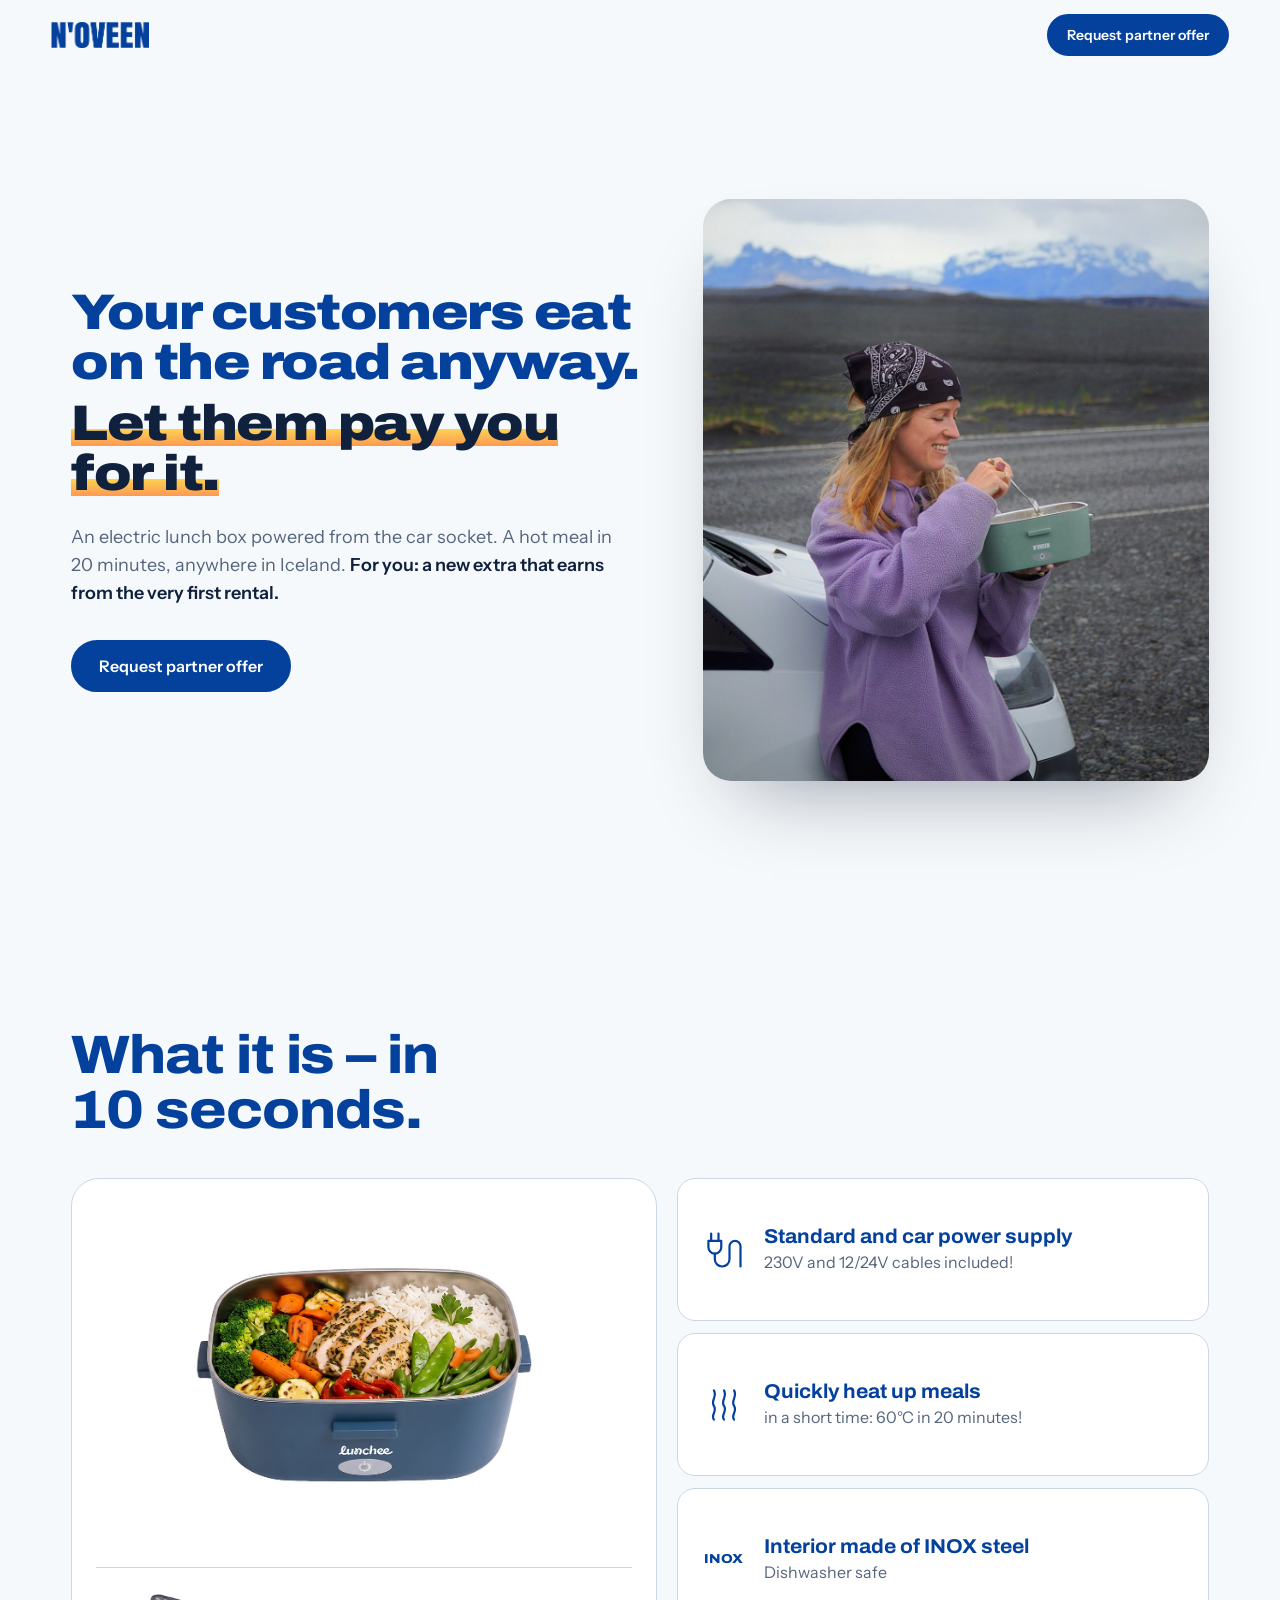
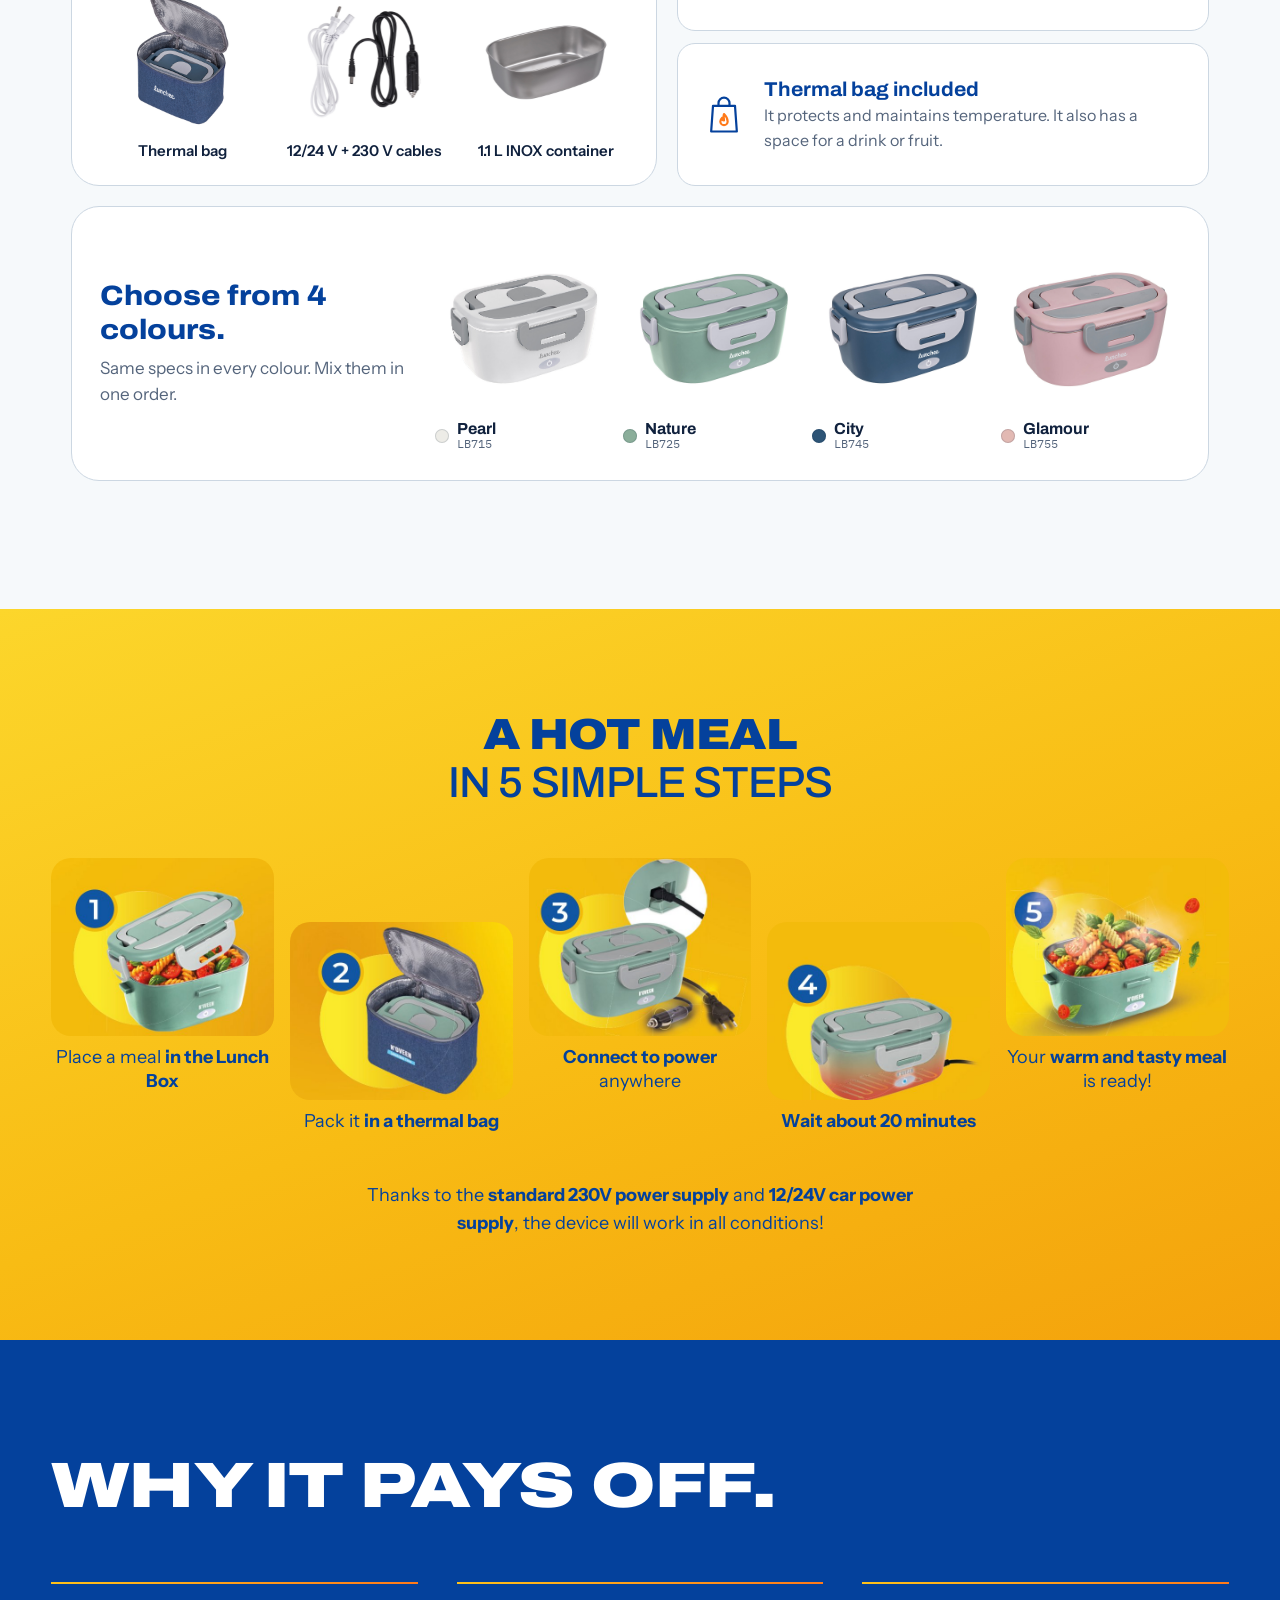
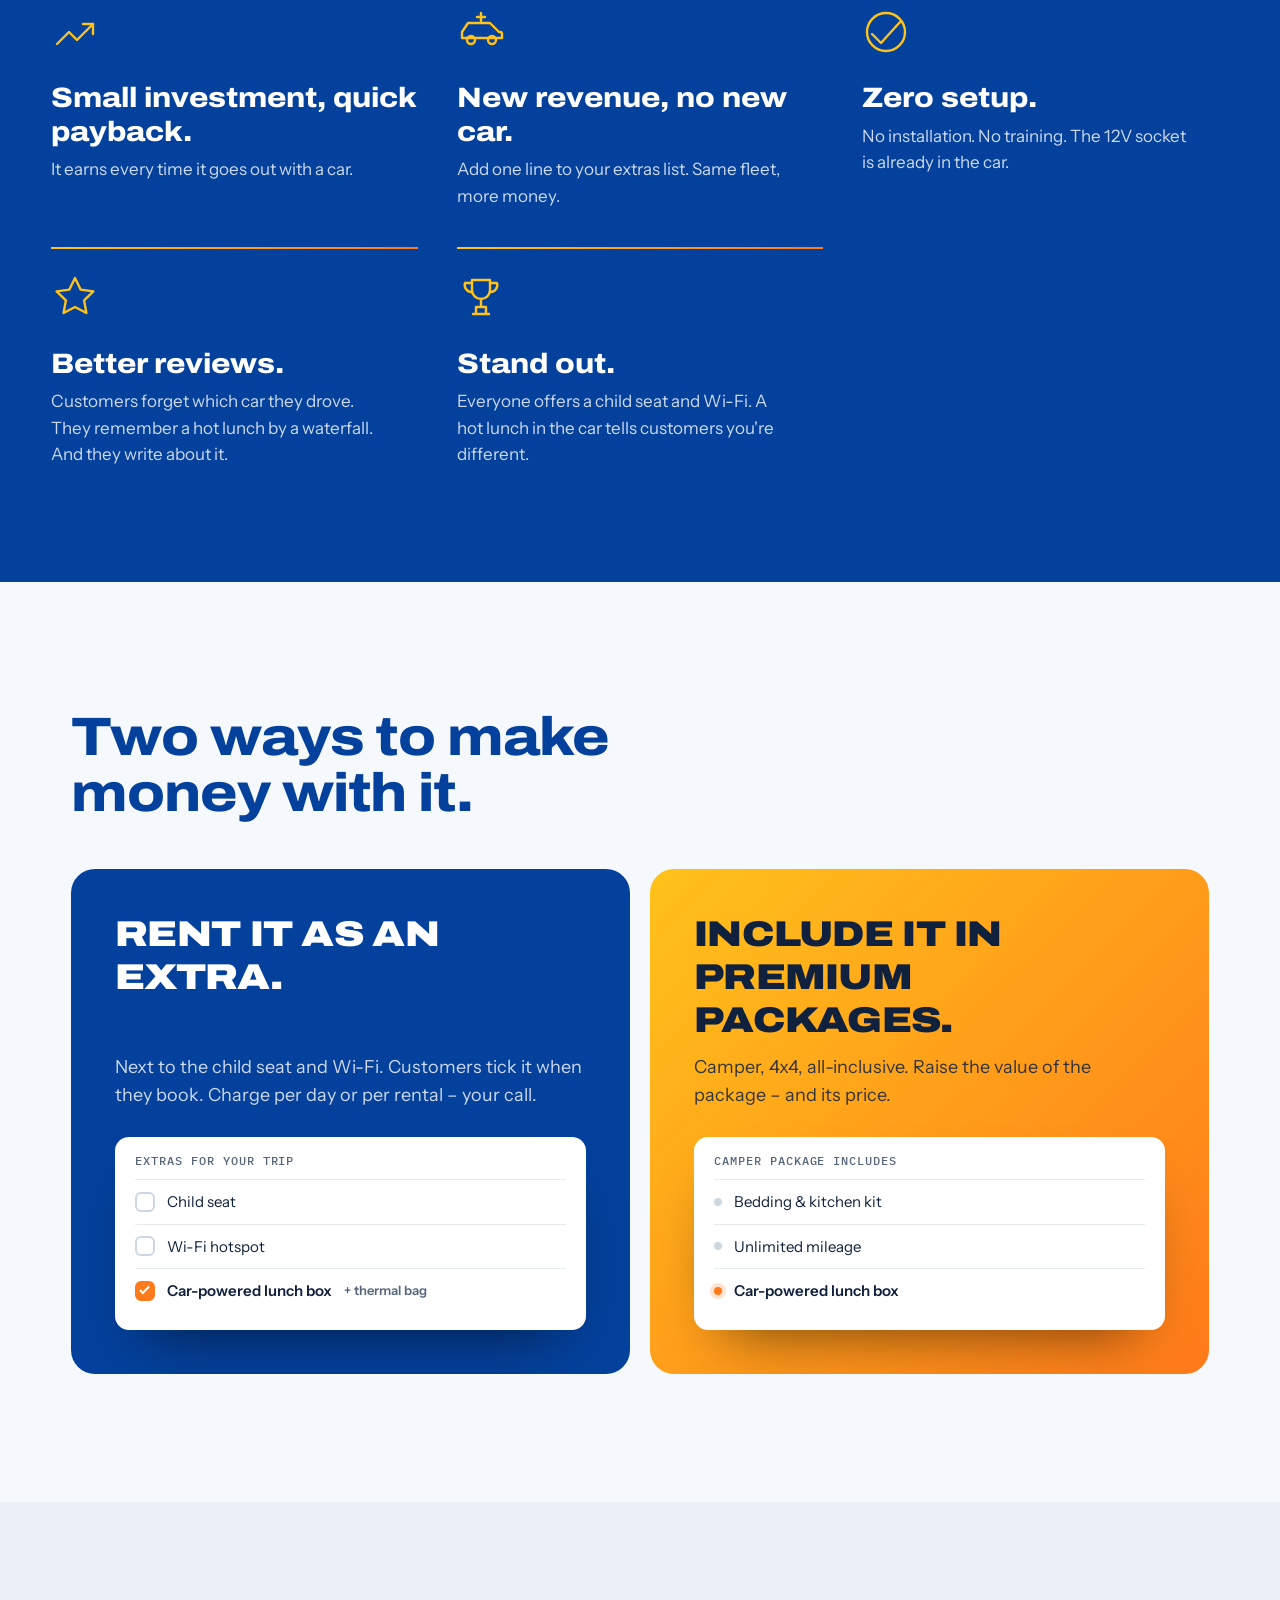
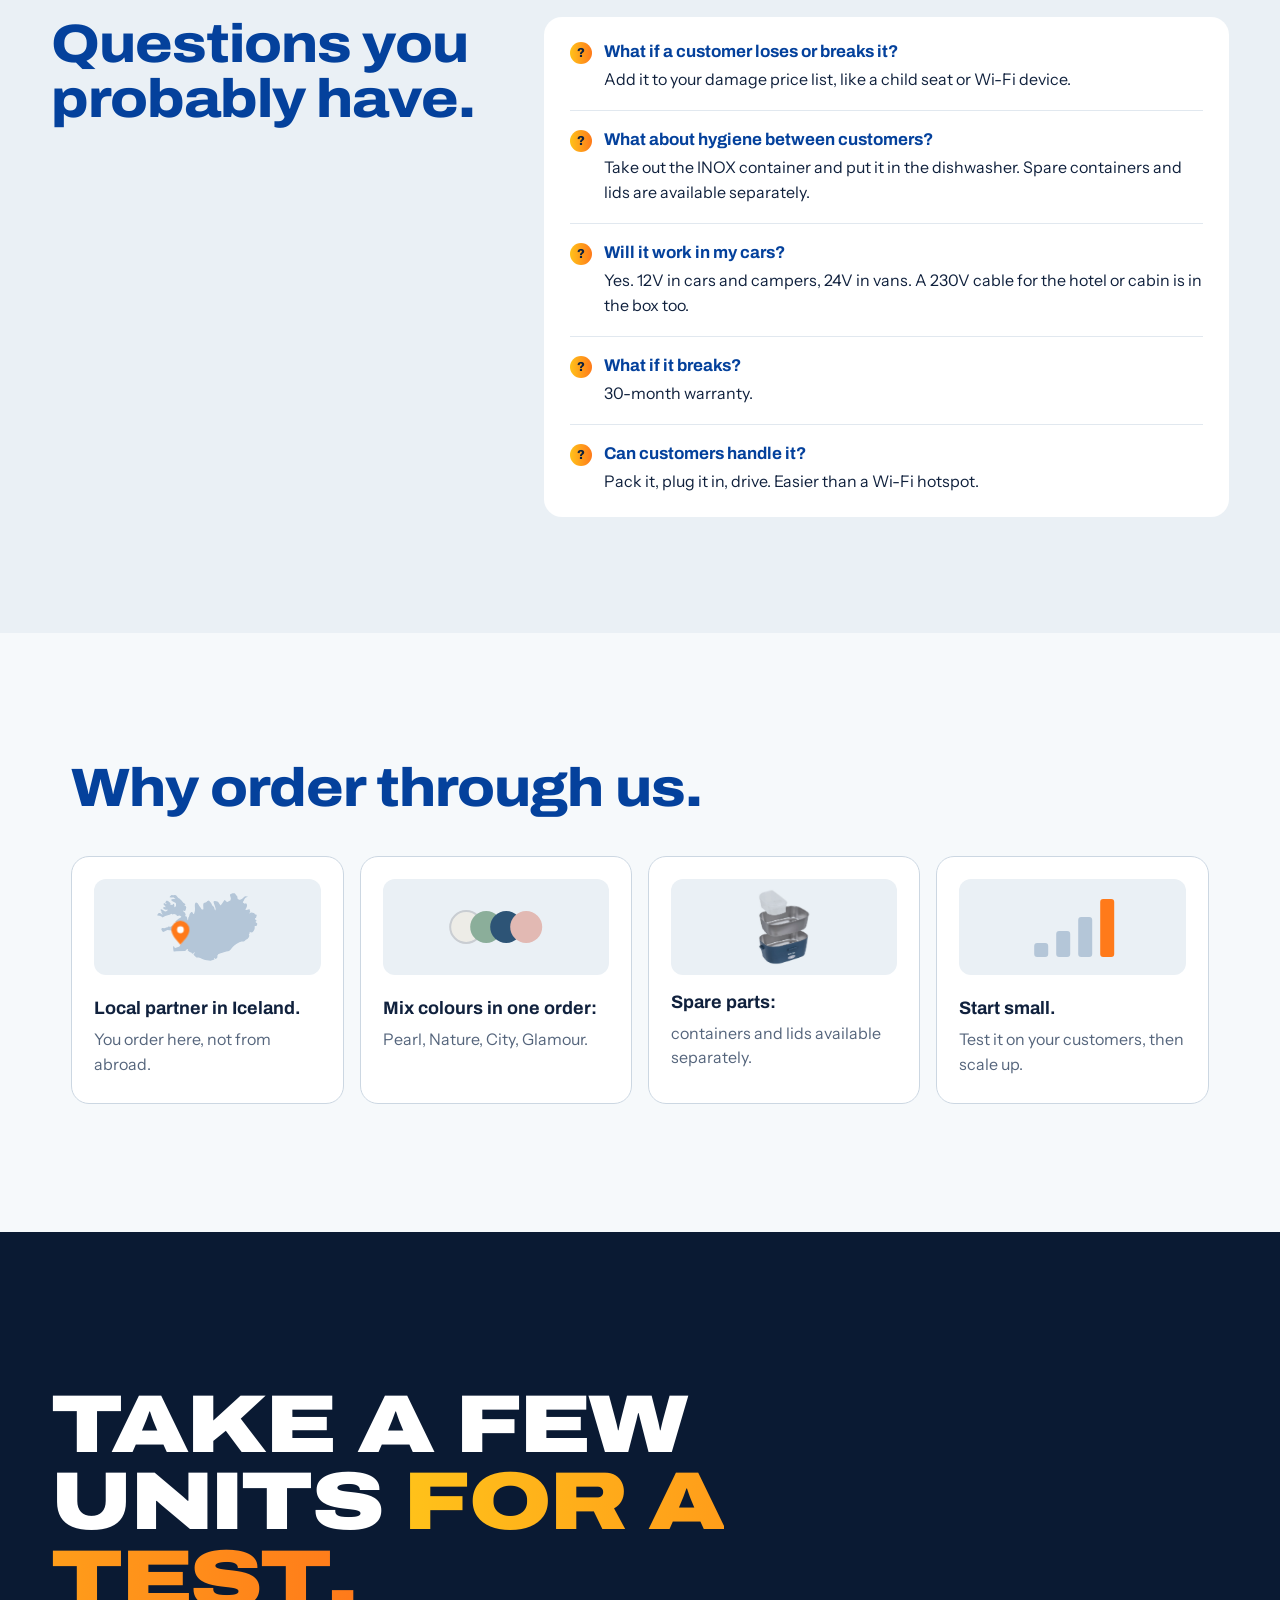
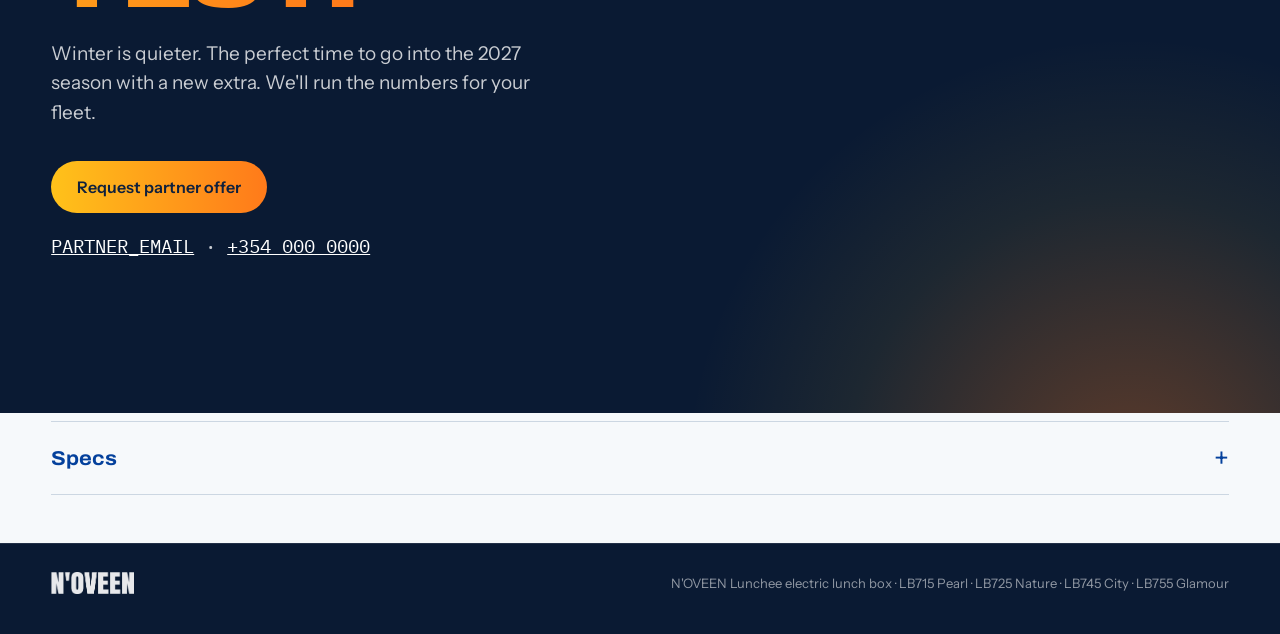
==== index.html @ b4a91c1a "Apply Mikołaj's feedback round 3 - Hero: real Iceland road-trip photo instead of the illustration - " ====
<!doctype html>
<html lang="en">
<head>
<meta charset="utf-8">
<meta name="viewport" content="width=device-width, initial-scale=1">
<title>N'OVEEN Lunch Box for car rentals</title>
<meta name="description" content="Your customers eat on the road anyway. Let them pay you for it. A car-powered electric lunch box for rental fleets in Iceland.">
<meta name="robots" content="noindex">
<link rel="icon" href="assets/img/favicon.svg" type="image/svg+xml">
<link rel="preconnect" href="https://fonts.googleapis.com">
<link rel="preconnect" href="https://fonts.gstatic.com" crossorigin>
<link href="https://fonts.googleapis.com/css2?family=Archivo:wdth,wght@62..125,500..900&family=Instrument+Sans:wght@400..700&family=IBM+Plex+Mono:wght@400;500&display=swap" rel="stylesheet">
<link rel="stylesheet" href="css/style.css">
</head>
<body>

<!-- TODO: replace every PARTNER_EMAIL / phone placeholder before sending -->

<header class="nav" id="nav">
  <a href="#top" class="nav__logo" aria-label="N'OVEEN home"><img src="assets/img/noveen-logo.png" alt="N'OVEEN" width="207" height="55"></a>
  <a class="btn btn--small" href="mailto:PARTNER_EMAIL?subject=Partner%20offer%20%E2%80%93%20N'OVEEN%20lunch%20box">Request partner offer</a>
</header>

<main id="top">

  <!-- 1 · HERO -->
  <section class="hero">
    <div class="hero__copy">
      <h1 class="hero__title">
        <span class="line reveal-load" style="--d:1">Your customers eat on the road anyway.</span>
        <span class="line line--hot reveal-load" style="--d:2"><span class="hot">Let them pay you for&nbsp;it.</span></span>
      </h1>
      <p class="hero__sub reveal-load" style="--d:3">An electric lunch box powered from the car socket. A hot meal in 20 minutes, anywhere in Iceland. <strong>For you: a new extra that earns from the very first rental.</strong></p>
      <div class="hero__actions reveal-load" style="--d:4">
        <a class="btn" href="mailto:PARTNER_EMAIL?subject=Partner%20offer%20%E2%80%93%20N'OVEEN%20lunch%20box">Request partner offer</a>
      </div>
    </div>

    <figure class="hero__visual reveal-load" style="--d:2">
      <div class="hero__photo">
        <img src="assets/img/hero-iceland.jpg" alt="Traveller eating a hot meal from the lunch box next to her car on an Icelandic road" width="1080" height="1350" fetchpriority="high">
      </div>
    </figure>
  </section>

  <!-- 2 · WHAT IT IS -->
  <section class="what section" id="what">
    <div class="what__head reveal">
      <h2>What it is – in 10&nbsp;seconds.</h2>
    </div>

    <div class="what__grid">
      <!-- TODO: swap for one packshot of the full set (box + bag + cables + cutlery) when available -->
      <figure class="what__product reveal">
        <img src="assets/img/meal.jpg" alt="Open lunch box with a hot meal" width="900" height="900">
        <figcaption class="kit">
          <span><img src="assets/img/bag.jpg" alt="" width="900" height="900">Thermal bag</span>
          <span><img src="assets/img/cables.jpg" alt="" width="900" height="900">12/24 V + 230 V cables</span>
          <span><img src="assets/img/inox.jpg" alt="" width="900" height="900">1.1 L INOX container</span>
        </figcaption>
      </figure>

      <ul class="points">
        <li class="point reveal">
          <svg class="ico" viewBox="0 0 48 48" aria-hidden="true"><path d="M10 6v8M18 6v8M7 14h14v7a7 7 0 0 1-14 0z"/><path d="M14 28v6a8 8 0 0 0 16 0V20a6 6 0 0 1 12 0v22"/></svg>
          <div><h3>Standard and car power supply</h3><p>230V and 12/24V cables included!</p></div>
        </li>
        <li class="point reveal">
          <svg class="ico" viewBox="0 0 48 48" aria-hidden="true"><path d="M13 40c-4-5 4-9 0-15s4-10 0-17M24 40c-4-5 4-9 0-15s4-10 0-17M35 40c-4-5 4-9 0-15s4-10 0-17"/></svg>
          <div><h3>Quickly heat up meals</h3><p>in a short time: 60°C in 20 minutes!</p></div>
        </li>
        <li class="point reveal">
          <span class="ico ico--text" aria-hidden="true">INOX</span>
          <div><h3>Interior made of INOX steel</h3><p>Dishwasher safe</p></div>
        </li>
        <li class="point reveal">
          <svg class="ico" viewBox="0 0 48 48" aria-hidden="true"><path d="M12 14h24l2 28H10z"/><path d="M18 14v-3a6 6 0 0 1 12 0v3"/><path class="heat" d="M24 23c3 3 4 5 4 8a4 4 0 0 1-8 0c0-2 1-3 2-4 0 2 1 3 2 3 0-3-1-5 0-7z"/></svg>
          <div><h3>Thermal bag included</h3><p>It protects and maintains temperature. It also has a space for a drink or fruit.</p></div>
        </li>
      </ul>
    </div>

    <div class="colours reveal">
      <div class="colours__head">
        <h3>Choose from 4 colours.</h3>
        <p>Same specs in every colour. Mix them in one order.</p>
      </div>
      <ul class="colours__list">
        <li><img src="assets/img/pearl.jpg" alt="" width="900" height="900"><span class="dot-c" style="--c:#EDECE7"></span><b>Pearl</b><small>LB715</small></li>
        <li><img src="assets/img/nature.jpg" alt="" width="900" height="900"><span class="dot-c" style="--c:#8BAE9A"></span><b>Nature</b><small>LB725</small></li>
        <li><img src="assets/img/city.jpg" alt="" width="900" height="900"><span class="dot-c" style="--c:#2D5476"></span><b>City</b><small>LB745</small></li>
        <li><img src="assets/img/glamour.jpg" alt="" width="900" height="900"><span class="dot-c" style="--c:#E2B9B3"></span><b>Glamour</b><small>LB755</small></li>
      </ul>
    </div>
  </section>

  <!-- 2b · 5 STEPS (graphics from the N'OVEEN EN leaflet) -->
  <section class="steps5" id="steps">
    <div class="steps5__inner">
      <h2 class="steps5__title reveal"><b>A hot meal</b> in 5 simple steps</h2>
      <ol class="steps5__list">
        <li class="reveal"><img src="assets/img/step-1.jpg" alt="Lunch box with a meal inside" width="500" height="400"><p>Place a meal <b>in the Lunch Box</b></p></li>
        <li class="reveal"><img src="assets/img/step-2.jpg" alt="Lunch box packed in the thermal bag" width="500" height="400"><p>Pack it <b>in a thermal bag</b></p></li>
        <li class="reveal"><img src="assets/img/step-3.jpg" alt="Lunch box connected to power" width="500" height="400"><p><b>Connect to power</b> anywhere</p></li>
        <li class="reveal"><img src="assets/img/step-4.jpg" alt="Lunch box heating up" width="500" height="400"><p><b>Wait about 20 minutes</b></p></li>
        <li class="reveal"><img src="assets/img/step-5.jpg" alt="Hot meal ready in the lunch box" width="500" height="400"><p>Your <b>warm and tasty meal</b> is ready!</p></li>
      </ol>
      <p class="steps5__note reveal">Thanks to the <b>standard 230V power supply</b> and <b>12/24V car power supply</b>, the device will work in all conditions!</p>
    </div>
  </section>

  <!-- 3 · WHY IT PAYS OFF -->
  <section class="why" id="why">
    <div class="why__inner">
      <div class="why__head reveal">
        <h2>Why it pays off.</h2>
      </div>
      <ul class="why__list">
        <li class="reveal">
          <svg class="ico" viewBox="0 0 48 48" aria-hidden="true"><path d="M6 36l12-12 8 8 16-16"/><path d="M32 16h10v10"/></svg>
          <h3>Small investment, quick payback.</h3>
          <p>It earns every time it goes out with a car.</p>
        </li>
        <li class="reveal">
          <svg class="ico" viewBox="0 0 48 48" aria-hidden="true"><path d="M5 30v-6l6-9h22l9 9h1a2 2 0 0 1 2 2v4z"/><circle cx="14" cy="32" r="4"/><circle cx="35" cy="32" r="4"/><path d="M24 5v8M20 9h8"/></svg>
          <h3>New revenue, no new car.</h3>
          <p>Add one line to your extras list. Same fleet, more money.</p>
        </li>
        <li class="reveal">
          <svg class="ico" viewBox="0 0 48 48" aria-hidden="true"><path d="M10 26l9 9 19-21"/><circle cx="24" cy="24" r="19"/></svg>
          <h3>Zero setup.</h3>
          <p>No installation. No training. The 12V socket is already in the car.</p>
        </li>
        <li class="reveal">
          <svg class="ico" viewBox="0 0 48 48" aria-hidden="true"><path d="M24 5l5.6 11.6 12.8 1.8-9.3 9 2.3 12.6L24 34l-11.4 6 2.3-12.6-9.3-9 12.8-1.8z"/></svg>
          <h3>Better reviews.</h3>
          <p>Customers forget which car they drove. They remember a hot lunch by a waterfall. And they write about it.</p>
        </li>
        <li class="reveal">
          <svg class="ico" viewBox="0 0 48 48" aria-hidden="true"><path d="M15 7h18v10a9 9 0 0 1-18 0z"/><path d="M15 10H8a7 7 0 0 0 7 9M33 10h7a7 7 0 0 1-7 9M24 26v8M16 41h16M19 34h10v7H19z"/></svg>
          <h3>Stand out.</h3>
          <p>Everyone offers a child seat and Wi-Fi. A hot lunch in the car tells customers you're different.</p>
        </li>
      </ul>
    </div>
  </section>

  <!-- 4 · TWO WAYS TO MAKE MONEY -->
  <section class="models section" id="models">
    <div class="models__head reveal">
      <h2>Two ways to make money with it.</h2>
    </div>
    <div class="models__grid">
      <article class="model-card reveal">
        <h3>Rent it as an extra.</h3>
        <p>Next to the child seat and Wi-Fi. Customers tick it when they book. Charge per day or per rental – your call.</p>
        <div class="mock" aria-hidden="true">
          <p class="mock__title">Extras for your trip</p>
          <label class="mock__row"><span class="box"></span>Child seat</label>
          <label class="mock__row"><span class="box"></span>Wi-Fi hotspot</label>
          <label class="mock__row mock__row--on"><span class="box"></span>Car-powered lunch box <em>+ thermal bag</em></label>
        </div>
      </article>
      <article class="model-card reveal">
        <h3>Include it in premium packages.</h3>
        <p>Camper, 4x4, all-inclusive. Raise the value of the package – and its price.</p>
        <div class="mock" aria-hidden="true">
          <p class="mock__title">Camper package includes</p>
          <p class="mock__line">Bedding &amp; kitchen kit</p>
          <p class="mock__line">Unlimited mileage</p>
          <p class="mock__line mock__line--on">Car-powered lunch box</p>
        </div>
      </article>
    </div>
  </section>

  <!-- 5 · QUESTIONS -->
  <section class="faq" id="faq">
    <div class="faq__inner">
      <div class="faq__head reveal">
        <h2>Questions you probably have.</h2>
      </div>
      <dl class="faq__list reveal">
        <div class="qa"><dt>What if a customer loses or breaks it?</dt><dd>Add it to your damage price list, like a child seat or Wi-Fi device.</dd></div>
        <div class="qa"><dt>What about hygiene between customers?</dt><dd>Take out the INOX container and put it in the dishwasher. Spare containers and lids are available separately.</dd></div>
        <div class="qa"><dt>Will it work in my cars?</dt><dd>Yes. 12V in cars and campers, 24V in vans. A 230V cable for the hotel or cabin is in the box too.</dd></div>
        <div class="qa"><dt>What if it breaks?</dt><dd>30-month warranty.</dd></div>
        <div class="qa"><dt>Can customers handle it?</dt><dd>Pack it, plug it in, drive. Easier than a Wi-Fi hotspot.</dd></div>
      </dl>
    </div>
  </section>

  <!-- 6 · WHY ORDER THROUGH US -->
  <section class="us section" id="us">
    <div class="us__head reveal">
      <h2>Why order through us.</h2>
    </div>
    <ul class="us__list">
      <li class="reveal">
        <svg class="info" viewBox="0 0 120 80" aria-hidden="true">
          <path class="info__land" d="M91.8 12.7L92.9 12.7L94.6 12.0L95.3 11.5L97.1 9.8L98.1 9.3L99.7 9.5L100.5 9.3L100.5 9.5L99.5 10.2L98.7 10.4L97.6 11.4L96.5 13.7L95.7 14.9L95.7 15.4L96.7 16.3L97.7 16.8L98.7 16.3L99.2 16.5L99.5 17.2L99.8 17.8L99.8 18.5L99.6 19.8L99.0 21.2L98.2 22.3L98.4 22.7L99.0 22.9L102.0 22.2L102.3 22.2L102.5 22.6L102.6 23.3L102.7 23.9L103.0 24.4L102.9 25.0L101.6 26.8L103.2 25.7L104.4 25.4L106.5 25.9L107.4 26.6L107.9 27.7L108.6 27.3L109.0 27.4L109.4 28.0L109.5 28.7L109.1 29.7L109.0 30.6L108.6 31.0L107.9 31.3L107.7 31.6L108.0 32.3L108.5 33.0L109.1 33.0L109.2 33.3L109.2 33.7L109.1 34.1L108.9 34.4L108.6 34.6L108.2 35.1L109.8 36.2L110.0 36.6L110.0 37.2L109.9 37.8L109.6 38.5L109.1 38.9L108.0 39.0L107.3 39.4L107.5 40.2L107.5 41.1L107.3 42.3L106.4 44.0L105.5 44.9L104.7 45.5L103.2 45.2L102.4 44.8L102.5 46.3L101.7 47.2L101.8 47.9L102.1 48.3L102.0 49.3L101.6 50.2L100.9 51.3L100.2 51.9L98.7 52.7L97.4 54.0L96.6 54.5L94.4 54.5L92.2 55.3L89.1 57.1L87.1 58.5L85.5 60.1L83.3 62.8L81.8 63.9L80.8 64.2L79.1 64.4L77.6 65.1L72.7 66.4L71.0 67.2L70.8 67.8L70.1 68.8L70.0 69.2L70.3 69.5L70.4 69.8L69.8 71.0L68.6 71.9L68.0 71.8L67.3 71.1L67.0 71.1L66.9 71.2L66.9 71.5L67.3 72.4L66.5 72.8L63.3 73.8L57.9 73.0L55.7 72.2L53.0 71.0L51.4 70.6L49.2 70.6L47.3 68.8L46.5 67.7L46.4 67.3L46.5 66.7L46.7 66.4L47.0 66.2L47.6 66.2L47.7 66.0L47.2 65.2L46.8 65.4L45.6 66.7L45.0 66.6L44.3 66.0L44.3 65.4L42.9 65.2L41.8 64.4L40.6 63.4L40.4 63.0L41.0 62.4L40.9 62.2L40.4 62.1L39.6 62.3L38.3 63.7L37.7 64.0L29.3 64.3L27.1 64.5L26.7 64.7L26.3 63.8L26.0 61.8L25.9 60.5L26.0 59.9L26.3 59.1L26.7 59.3L27.1 59.9L27.5 60.7L28.0 61.1L31.0 60.1L32.2 59.4L32.7 58.7L33.3 57.6L33.9 57.0L34.2 56.5L34.8 54.8L35.2 54.0L35.7 53.4L36.3 53.0L37.6 52.7L36.7 52.3L35.9 52.3L33.1 54.1L32.2 54.1L32.2 53.9L32.6 53.3L33.6 52.5L32.9 52.4L32.7 52.0L32.6 51.1L33.1 49.8L35.4 48.0L36.2 47.7L36.4 47.4L36.1 47.1L35.6 46.9L33.4 48.8L31.7 49.4L31.2 49.3L30.3 48.5L30.1 48.2L29.7 47.4L29.7 46.9L30.5 45.5L30.4 45.2L29.9 45.0L28.4 43.7L26.1 43.8L20.3 43.1L19.2 43.4L17.2 44.5L16.0 44.9L15.5 44.7L15.0 44.1L14.5 43.3L14.1 42.2L14.3 41.5L15.0 41.1L15.6 40.9L17.2 41.2L19.1 40.4L20.3 40.3L20.6 40.2L21.3 39.4L21.7 39.2L22.3 39.5L22.5 40.0L24.4 39.2L25.1 38.8L25.2 38.6L25.5 38.3L26.4 38.7L27.2 38.7L28.1 38.4L29.8 38.3L33.7 38.2L34.2 37.6L34.5 37.0L34.8 35.5L34.7 35.2L32.3 36.6L31.8 36.5L29.0 35.8L28.0 35.0L28.3 34.4L29.8 33.0L31.3 31.8L33.5 30.6L34.0 30.1L34.1 29.6L32.6 28.6L29.8 28.9L29.1 27.7L26.8 27.0L25.2 27.4L24.4 26.7L22.4 27.7L18.0 29.1L16.2 30.1L15.3 30.4L14.2 29.6L12.3 28.7L10.2 28.4L10.0 27.9L11.2 26.2L12.1 25.9L12.9 26.1L14.5 27.2L15.7 27.6L14.3 25.9L14.3 25.3L14.2 24.3L13.8 23.9L13.3 22.8L13.5 22.4L14.1 22.3L15.2 22.7L17.9 24.5L19.2 24.2L19.9 23.5L20.9 23.0L20.6 22.8L18.3 22.7L17.1 22.3L16.4 21.8L15.9 20.9L16.1 20.4L16.7 20.1L18.7 20.2L17.4 18.6L16.5 17.7L16.4 17.2L16.5 16.7L16.6 16.3L16.8 16.1L19.0 17.0L19.5 17.1L19.1 16.5L18.1 15.6L18.0 15.2L18.5 15.0L18.7 14.5L18.7 14.0L19.4 13.7L20.1 13.7L20.8 14.0L22.9 15.7L23.3 16.2L23.4 16.9L23.2 17.7L23.3 18.0L24.2 17.7L24.9 18.1L25.2 18.0L26.0 16.8L26.6 17.0L27.0 17.6L27.1 18.1L27.1 18.8L27.0 20.3L27.0 20.5L27.6 19.7L28.6 19.6L28.8 19.2L28.8 17.6L28.7 16.4L28.6 16.1L25.3 14.3L24.7 13.9L24.0 13.0L24.1 12.5L24.8 12.2L25.8 12.0L28.0 12.0L28.2 11.8L27.8 11.4L26.8 11.1L26.5 10.8L26.4 10.3L25.2 10.6L23.8 10.6L22.4 10.3L22.4 9.9L22.9 9.3L24.0 8.3L24.5 8.1L26.0 8.2L27.5 8.0L28.8 8.3L29.7 9.2L31.1 10.9L33.0 12.0L33.1 12.4L34.1 13.3L36.1 15.7L38.1 17.0L38.2 17.4L37.9 17.8L37.1 18.3L37.3 18.6L38.3 18.9L39.0 19.9L39.1 20.3L38.4 23.2L38.0 23.8L37.6 24.1L35.8 23.6L36.2 24.5L37.6 25.5L37.9 26.1L37.7 26.6L37.8 26.7L38.3 26.4L38.5 26.7L38.4 27.6L38.2 28.4L37.9 29.0L38.0 29.3L38.5 29.2L39.0 29.3L39.7 30.2L40.3 32.7L40.6 33.5L40.9 32.8L41.1 30.9L41.4 30.0L41.6 29.9L41.8 29.6L42.0 29.1L42.4 27.0L43.6 25.5L44.2 25.0L44.8 24.9L45.0 25.1L46.0 26.7L46.5 27.0L46.8 26.9L47.2 25.8L47.7 23.7L47.8 21.3L47.6 18.7L47.7 16.9L48.3 15.8L49.1 15.4L50.0 15.9L50.7 16.5L52.1 19.1L53.3 20.5L54.2 21.9L54.7 22.4L55.7 22.6L55.9 22.5L56.1 22.2L56.2 21.6L56.0 17.9L56.2 16.8L56.6 16.0L58.4 15.5L59.3 15.0L60.2 14.1L61.0 13.7L61.6 13.6L62.2 13.9L62.8 14.7L63.9 16.1L65.1 18.4L66.8 20.1L67.6 22.8L67.8 23.3L68.0 23.4L68.2 23.0L68.4 22.5L68.4 21.3L67.9 19.7L66.4 15.6L66.4 14.8L66.6 14.2L67.7 14.1L70.2 14.5L71.0 15.1L72.7 17.6L73.1 18.2L73.4 18.4L73.5 18.1L74.2 17.6L74.6 17.0L75.4 15.7L77.1 13.2L77.4 13.1L77.9 13.3L78.7 14.0L79.1 14.5L79.9 14.9L80.8 14.7L81.9 13.9L83.2 13.4L83.6 12.1L83.7 11.6L82.7 7.9L83.1 7.2L85.3 6.3L87.3 6.2L87.8 6.5L89.0 8.2L89.8 9.1L90.2 9.8L90.3 11.4L90.8 12.0L91.8 12.7Z"/>
          <g transform="translate(33.2 57.7)"><g class="info__pin"><path d="M0 0c-5-6-9-10-9-15a9 9 0 0 1 18 0c0 5-4 9-9 15z"/><circle cx="0" cy="-15" r="3.4" fill="#fff"/></g></g>
        </svg>
        <strong>Local partner in Iceland.</strong> You order here, not from abroad.
      </li>
      <li class="reveal">
        <svg class="info" viewBox="0 0 120 80" aria-hidden="true">
          <circle cx="30" cy="40" r="16" fill="#EDECE7" stroke="#C9CDD2" stroke-width="2"/>
          <circle cx="50" cy="40" r="16" fill="#8BAE9A"/>
          <circle cx="70" cy="40" r="16" fill="#2D5476"/>
          <circle cx="90" cy="40" r="16" fill="#E2B9B3"/>
        </svg>
        <strong>Mix colours in one order:</strong> Pearl, Nature, City, Glamour.
      </li>
      <li class="reveal">
        <div class="info info--photo"><img src="assets/img/layers.jpg" alt="" width="900" height="900"></div>
        <strong>Spare parts:</strong> containers and lids available separately.
      </li>
      <li class="reveal">
        <svg class="info" viewBox="0 0 120 80" aria-hidden="true">
          <rect class="info__bar" x="22" y="56" width="14" height="14" rx="3"/>
          <rect class="info__bar" x="44" y="44" width="14" height="26" rx="3"/>
          <rect class="info__bar" x="66" y="30" width="14" height="40" rx="3"/>
          <rect class="info__bar info__bar--hot" x="88" y="12" width="14" height="58" rx="3"/>
        </svg>
        <strong>Start small.</strong> Test it on your customers, then scale up.
      </li>
    </ul>
  </section>

  <!-- 7 · CTA -->
  <section class="cta" id="contact">
    <div class="cta__inner reveal">
      <h2>Take a few units <span class="hot-text">for a test.</span></h2>
      <p>Winter is quieter. The perfect time to go into the 2027 season with a new extra. We'll run the numbers for your fleet.</p>
      <!-- TODO: replace PARTNER_EMAIL and phone -->
      <a class="btn btn--orange" href="mailto:PARTNER_EMAIL?subject=Partner%20offer%20%E2%80%93%20N'OVEEN%20lunch%20box">Request partner offer</a>
      <p class="cta__contact"><a href="mailto:PARTNER_EMAIL">PARTNER_EMAIL</a> · <a href="tel:+000000000">+354 000 0000</a></p>
    </div>
  </section>

  <!-- SPECS (collapsed) -->
  <section class="specs-wrap">
    <details class="specs">
      <summary>Specs</summary>
      <div class="specs__grid">
        <table>
          <tbody>
            <tr><th>Power</th><td>12 V car / 24 V truck / 230 V mains</td></tr>
            <tr><th>Wattage</th><td>60 W</td></tr>
            <tr><th>Heating</th><td>Up to 60°C in about 20 min</td></tr>
            <tr><th>Main container</th><td>1.1 L INOX, removable</td></tr>
            <tr><th>Extra container</th><td>0.5 L with lid</td></tr>
            <tr><th>Dimensions</th><td>23 × 16 × 10.5 cm</td></tr>
            <tr><th>Weight</th><td>0.63 kg</td></tr>
            <tr><th>Materials</th><td>BPA-free</td></tr>
            <tr><th>Dishwasher</th><td>Containers dishwasher safe</td></tr>
          </tbody>
        </table>
        <div>
          <h4>In the box</h4>
          <ul class="inbox">
            <li><img src="assets/img/inox.jpg" alt="" width="900" height="900">Lunch box with 1.1 L INOX container</li>
            <li><img src="assets/img/layers.jpg" alt="" width="900" height="900">0.5 L container with lid</li>
            <li><span class="inbox__ico" aria-hidden="true">⟋⟍</span>Metal spoon and fork</li>
            <li><img src="assets/img/cables.jpg" alt="" width="900" height="900">230 V cable · 12/24 V car cable</li>
            <li><img src="assets/img/bag.jpg" alt="" width="900" height="900">Thermal bag</li>
          </ul>
        </div>
      </div>
    </details>
  </section>
</main>

<footer class="foot">
  <img src="assets/img/noveen-logo.png" alt="N'OVEEN" width="124" height="33">
  <p>N'OVEEN Lunchee electric lunch box · LB715 Pearl · LB725 Nature · LB745 City · LB755 Glamour</p>
</footer>

<script src="js/main.js" defer></script>
</body>
</html>
---- css/style.css ----
/* N'OVEEN Lunch Box — partner page
   Colours are provisional (logo blue sampled from the logo file) until the brandbook arrives. */

:root {
  --navy: #04419C;        /* N'OVEEN logo blue */
  --basalt: #0A1A33;      /* deep night navy for dark sections */
  --ink: #10213D;
  --muted: #55657C;
  --glacier: #EAF0F5;     /* cool light background */
  --ice: #F6F9FB;
  --line: #CCD7E2;
  --heat-1: #FFC21A;      /* brand yellow → orange */
  --heat-2: #FF7A1A;
  --heat: linear-gradient(90deg, var(--heat-1), var(--heat-2));
  --radius: 18px;
  --gutter: clamp(16px, 4vw, 56px);
  --max: 1240px;
  --display: "Archivo", "Arial Black", sans-serif;
  --body: "Instrument Sans", system-ui, sans-serif;
  --mono: "IBM Plex Mono", ui-monospace, monospace;
  --ease: cubic-bezier(.2, .7, .1, 1);
}

*, *::before, *::after { box-sizing: border-box; }
html { scroll-behavior: smooth; -webkit-text-size-adjust: 100%; }
body {
  margin: 0;
  background: var(--ice);
  color: var(--ink);
  font: 400 17px/1.55 var(--body);
  overflow-x: hidden;
}
img { max-width: 100%; height: auto; display: block; }
a { color: inherit; }
h1, h2, h3, h4 { margin: 0; }
p { margin: 0; }
ul, ol { margin: 0; padding: 0; list-style: none; }

:focus-visible { outline: 3px solid var(--heat-2); outline-offset: 3px; border-radius: 6px; }

h2 {
  font-family: var(--display);
  font-stretch: 112%;
  font-weight: 800;
  font-size: clamp(30px, 4.4vw, 54px);
  line-height: 1.02;
  letter-spacing: -0.02em;
  color: var(--navy);
  max-width: 17ch;
}
h3 { font-family: var(--display); font-stretch: 105%; font-weight: 700; font-size: 20px; line-height: 1.2; }

.eyebrow {
  font-family: var(--mono);
  font-size: 13px;
  letter-spacing: .08em;
  text-transform: uppercase;
  color: var(--muted);
  margin-bottom: 18px;
  display: flex; align-items: center; gap: 10px;
}
.eyebrow::before { content: ""; width: 22px; height: 4px; border-radius: 2px; background: var(--heat); }

.section { padding: clamp(72px, 10vw, 140px) var(--gutter); max-width: var(--max); margin: 0 auto; }

/* ---------- Buttons ---------- */
.btn {
  --bg: var(--navy); --fg: #fff;
  display: inline-flex; align-items: center; justify-content: center; gap: 10px;
  min-height: 52px; padding: 0 26px;
  border-radius: 999px; border: 2px solid var(--bg);
  background: var(--bg); color: var(--fg);
  font: 600 16px/1 var(--body); text-decoration: none; cursor: pointer;
  transition: transform .25s var(--ease), box-shadow .25s var(--ease), background .2s;
}
.btn:hover { transform: translateY(-2px); box-shadow: 0 10px 24px -10px rgba(4, 65, 156, .6); }
.btn--small { min-height: 42px; padding: 0 18px; font-size: 14px; }
.btn--ghost { --bg: transparent; --fg: var(--navy); border-color: var(--navy); }
.btn--ghost:hover { background: var(--navy); color: #fff; }
.btn--ghost[aria-pressed="true"] { background: var(--navy); color: #fff; }
.btn--heat { --bg: var(--ink); }
.btn--heat[aria-pressed="true"] { background: var(--heat); border-color: var(--heat-2); color: var(--ink); }
.btn--light { --bg: #fff; --fg: var(--navy); }

/* ---------- Nav ---------- */
.nav {
  position: fixed; inset: 0 0 auto; z-index: 50;
  display: flex; justify-content: space-between; align-items: center;
  padding: 14px var(--gutter);
  transition: background .3s, box-shadow .3s, padding .3s;
}
.nav__logo img { height: 26px; width: auto; }
.nav.is-scrolled { background: rgba(246, 249, 251, .88); backdrop-filter: blur(12px); -webkit-backdrop-filter: blur(12px); box-shadow: 0 1px 0 var(--line); padding-block: 10px; }

/* ---------- Hero ---------- */
.hero {
  max-width: var(--max); margin: 0 auto;
  padding: 120px var(--gutter) 40px;
  display: grid; grid-template-columns: 1.15fr 1fr; gap: clamp(28px, 4vw, 64px);
  align-items: center;
  min-height: min(100svh, 920px);
}
.hero__title {
  font-family: var(--display);
  font-stretch: 115%;
  font-weight: 900;
  font-size: clamp(34px, 3.9vw, 54px);
  line-height: 1;
  letter-spacing: -0.03em;
  color: var(--navy);
}
.hero__title .line { display: block; }
.hero__title .line--hot { margin-top: .22em; color: var(--ink); }
.hero__title .hot { background: linear-gradient(transparent 62%, rgba(255, 194, 26, .75) 62%, rgba(255, 122, 26, .75) 92%, transparent 92%) no-repeat; background-size: 0% 100%; animation: highlight 1s var(--ease) 1.1s forwards; display: inline; -webkit-box-decoration-break: clone; box-decoration-break: clone; }
@keyframes highlight { to { background-size: 100% 100%; } }
.hero__lead {
  margin-top: 26px;
  font-family: var(--display); font-stretch: 100%; font-weight: 600;
  font-size: clamp(21px, 2.3vw, 28px); line-height: 1.2;
  max-width: 22ch;
}
.hero__sub { margin-top: 26px; color: var(--muted); max-width: 46ch; font-size: 18px; }
.hero__sub strong { color: var(--ink); font-weight: 600; }
.hero__actions { margin-top: 32px; display: flex; gap: 12px; flex-wrap: wrap; }

.hero__visual { margin: 0; position: relative; }
.scene {
  position: relative; aspect-ratio: 4 / 4.2; border-radius: 28px; overflow: hidden;
  box-shadow: 0 40px 80px -40px rgba(10, 26, 51, .45);
}
.scene__land { position: absolute; inset: 0; width: 100%; height: 100%; }
.scene__land .layer { transition: transform .2s linear; }
.scene__product {
  position: absolute; width: 58%; right: 2%; bottom: 2%;
  mix-blend-mode: multiply;
  animation: float 6s ease-in-out infinite;
}
.scene__chip {
  position: absolute; top: 18px; left: 18px;
  display: inline-flex; align-items: center; gap: 8px;
  padding: 8px 14px; border-radius: 999px; background: rgba(255, 255, 255, .86);
  font: 500 13px/1 var(--mono); color: var(--ink);
}
.dot { width: 9px; height: 9px; border-radius: 50%; background: var(--heat-2); box-shadow: 0 0 0 0 rgba(255, 122, 26, .6); animation: pulse 1.8s infinite; }
.ph-note {
  margin-top: 10px; font: 400 12px/1.4 var(--mono); color: var(--muted);
  padding: 6px 10px; border: 1px dashed var(--line); border-radius: 8px; display: inline-block;
}

.facts {
  grid-column: 1 / -1;
  display: grid; grid-template-columns: repeat(4, 1fr);
  border-top: 1px solid var(--line);
  margin-top: 20px;
}
.facts li { padding: 18px 16px 0 0; color: var(--muted); font-size: 15px; }
.facts b { display: block; font-family: var(--display); font-stretch: 112%; font-weight: 800; font-size: 22px; color: var(--ink); }

@keyframes float { 50% { transform: translateY(-10px); } }
@keyframes pulse { 70% { box-shadow: 0 0 0 10px rgba(255, 122, 26, 0); } 100% { box-shadow: 0 0 0 0 rgba(255, 122, 26, 0); } }

/* load-in sequence */
.reveal-load { opacity: 0; transform: translateY(22px); animation: rise .9s var(--ease) forwards; animation-delay: calc(var(--d) * 110ms + 150ms); }
@keyframes rise { to { opacity: 1; transform: none; } }

/* scroll reveal */
.reveal { opacity: 0; transform: translateY(28px); transition: opacity .8s var(--ease), transform .8s var(--ease); }
.reveal.is-in { opacity: 1; transform: none; }

/* ---------- Value ---------- */
.value { display: grid; grid-template-columns: 1fr 1.25fr; gap: clamp(32px, 6vw, 96px); align-items: start; }
.value__intro p:last-child { margin-top: 22px; color: var(--muted); max-width: 42ch; font-size: 18px; }
.value__intro { position: sticky; top: 110px; }
.benefits { display: grid; grid-template-columns: 1fr 1fr; gap: 16px; }
.benefit {
  background: #fff; border-radius: var(--radius); padding: 28px 26px 30px;
  border: 1px solid var(--line);
  transition: transform .35s var(--ease), box-shadow .35s var(--ease), border-color .35s;
}
.benefit:nth-child(2) { transition-delay: .06s; }
.benefit:nth-child(3) { transition-delay: .12s; }
.benefit:nth-child(4) { transition-delay: .18s; }
.benefit:hover { transform: translateY(-4px); box-shadow: 0 20px 40px -24px rgba(4, 65, 156, .35); border-color: transparent; }
.benefit h3 { margin: 18px 0 8px; color: var(--navy); }
.benefit p { color: var(--muted); font-size: 16px; }
.ico { width: 48px; height: 48px; fill: none; stroke: var(--navy); stroke-width: 2.4; stroke-linecap: round; stroke-linejoin: round; }
.ico .heat { stroke: var(--heat-2); }

/* ---------- How (route) ---------- */
.how { max-width: none; background: var(--glacier); }
.how__head, .route { max-width: var(--max); margin-inline: auto; }
.route { position: relative; margin-top: 64px; }
.route__track { position: absolute; left: 0; right: 0; top: 27px; height: 6px; border-radius: 3px; background: repeating-linear-gradient(90deg, var(--line) 0 14px, transparent 14px 24px); }
.route__fill { position: absolute; inset: 0; width: calc(var(--p, 0) * 100%); border-radius: 3px; background: linear-gradient(90deg, var(--navy) 0 50%, var(--heat-1) 70%, var(--heat-2)); }
.route__car { position: absolute; top: 50%; left: calc(var(--p, 0) * 100%); width: 44px; transform: translate(-50%, -78%); }
.route__car svg { fill: var(--navy); }
.route__car circle { fill: var(--ink); stroke: #fff; stroke-width: 1.5; }
.steps { position: relative; display: grid; grid-template-columns: repeat(5, 1fr); gap: 20px; }
.step { padding-top: 0; }
.step__n {
  display: grid; place-items: center; width: 60px; height: 60px; border-radius: 50%;
  background: #fff; border: 2px solid var(--line);
  font: 800 22px/1 var(--display); color: var(--muted);
  transition: background .4s, color .4s, border-color .4s, transform .4s var(--ease);
}
.step h3 { margin: 22px 0 6px; font-size: 22px; color: var(--muted); transition: color .4s; }
.step p { color: var(--muted); font-size: 16px; max-width: 18ch; }
.step.is-on .step__n { background: var(--navy); border-color: var(--navy); color: #fff; transform: scale(1.06); }
.step.is-on h3 { color: var(--ink); }
.step--heat.is-on .step__n { background: var(--heat); border-color: var(--heat-2); color: var(--ink); }

/* ---------- Business models ---------- */
.models__grid { margin-top: 48px; display: grid; grid-template-columns: 1fr 1fr; gap: 20px; }
.model-card {
  background: var(--navy); color: #fff; border-radius: 24px; padding: clamp(28px, 4vw, 44px);
  display: flex; flex-direction: column; gap: 10px; overflow: hidden;
}
.model-card:nth-child(2) { background: var(--basalt); transition-delay: .1s; }
.model-card h3 { font-size: clamp(26px, 2.8vw, 36px); font-stretch: 120%; font-weight: 900; text-transform: uppercase; letter-spacing: -0.02em; }
.model-card > p { color: rgba(255, 255, 255, .8); font-size: 18px; }
.mock {
  margin-top: 28px; background: #fff; color: var(--ink); border-radius: 14px; padding: 18px 20px;
  box-shadow: 0 30px 60px -30px rgba(0, 0, 0, .6);
  
}
.mock__title { font: 500 12px/1 var(--mono); text-transform: uppercase; letter-spacing: .08em; color: var(--muted); margin-bottom: 12px; }
.mock__row, .mock__line { display: flex; align-items: center; gap: 12px; padding: 10px 0; border-top: 1px solid #E5EBF1; font-size: 15px; }
.mock__row em { font-style: normal; color: var(--muted); font-size: 13px; }
.box { width: 20px; height: 20px; border-radius: 6px; border: 2px solid var(--line); flex: none; position: relative; }
.mock__row--on { font-weight: 600; }
.mock__row--on .box { background: var(--heat-2); border-color: var(--heat-2); }
.mock__row--on .box::after { content: ""; position: absolute; left: 5px; top: 1px; width: 5px; height: 10px; border: solid #fff; border-width: 0 2.5px 2.5px 0; transform: rotate(45deg); }
.mock__line::before { content: ""; width: 8px; height: 8px; border-radius: 50%; background: var(--line); flex: none; }
.mock__line--on { font-weight: 600; }
.mock__line--on::before { background: var(--heat-2); box-shadow: 0 0 0 4px rgba(255, 122, 26, .2); }

/* ---------- Product / explorer ---------- */
.product__head { display: grid; gap: 0; }
.chips { margin-top: 26px; display: flex; flex-wrap: wrap; gap: 8px; }
.chips li { padding: 8px 14px; border-radius: 999px; background: #fff; border: 1px solid var(--line); font: 500 13px/1.2 var(--mono); }

.explorer {
  margin-top: 48px; display: grid; grid-template-columns: 1.5fr 1fr;
  background: #fff; border-radius: 28px; border: 1px solid var(--line); overflow: hidden;
}
.explorer__stage { position: relative; min-height: 520px; background: radial-gradient(120% 90% at 50% 30%, #fff 0, var(--glacier) 70%); }
#lunchbox-3d { position: absolute; inset: 0; width: 100%; height: 100%; display: block; cursor: grab; touch-action: pan-y; }
#lunchbox-3d:active { cursor: grabbing; }
.explorer__fallback { position: absolute; inset: 10%; width: 80%; height: 80%; object-fit: contain; mix-blend-mode: multiply; }
.has-3d .explorer__fallback { display: none; }
.explorer:not(.has-3d) .thermo, .explorer:not(.has-3d) .explorer__hint, .explorer:not(.has-3d) .explorer__controls { display: none; }
.explorer__hint { position: absolute; left: 20px; bottom: 16px; font: 400 12px/1 var(--mono); color: var(--muted); pointer-events: none; }

.hotspots { position: absolute; inset: 0; pointer-events: none; }
.hotspot {
  position: absolute; left: 0; top: 0; pointer-events: auto;
  width: 30px; height: 30px; margin: -15px 0 0 -15px; border-radius: 50%;
  border: 0; background: var(--navy); color: #fff; cursor: pointer;
  font: 700 18px/1 var(--body);
  box-shadow: 0 0 0 6px rgba(4, 65, 156, .18);
  transition: opacity .3s, background .2s, box-shadow .2s;
}
.hotspot::after { content: "+"; }
.hotspot:hover, .hotspot[aria-pressed="true"] { background: var(--heat-2); box-shadow: 0 0 0 8px rgba(255, 122, 26, .22); }
.hotspot.is-hidden { opacity: 0; pointer-events: none; }

.thermo {
  position: absolute; right: 18px; top: 18px; width: 200px;
  background: rgba(255, 255, 255, .92); border: 1px solid var(--line); border-radius: 14px; padding: 12px 14px;
  display: grid; gap: 8px;
}
.thermo__val { font: 800 30px/1 var(--display); font-stretch: 112%; color: var(--ink); }
.thermo__bar { height: 6px; border-radius: 3px; background: var(--glacier); overflow: hidden; }
.thermo__bar i { display: block; height: 100%; width: 0; background: var(--heat); transition: width .15s linear; }
.thermo__note { font: 400 11px/1.3 var(--mono); color: var(--muted); }

.explorer__panel { padding: clamp(24px, 3vw, 40px); display: flex; flex-direction: column; gap: 26px; border-left: 1px solid var(--line); }
.explorer__controls { display: flex; flex-wrap: wrap; gap: 10px; }
.explorer__controls .btn { min-height: 46px; padding: 0 20px; font-size: 15px; }
.part { min-height: 150px; }
.part__kicker { font: 500 12px/1 var(--mono); text-transform: uppercase; letter-spacing: .08em; color: var(--heat-2); }
.part__title { margin-top: 10px; font-size: 24px; color: var(--navy); }
.part__text { margin-top: 10px; color: var(--muted); }
.part.is-swap { animation: swap .45s var(--ease); }
@keyframes swap { from { opacity: 0; transform: translateY(8px); } }
.parts-list { display: grid; gap: 4px; margin-top: auto; }
.parts-list button {
  width: 100%; text-align: left; background: none; border: 0; border-top: 1px solid var(--line);
  padding: 12px 0; font: 500 15px/1.2 var(--body); color: var(--ink); cursor: pointer;
  display: flex; justify-content: space-between; gap: 12px;
}
.parts-list button span { font-family: var(--mono); font-size: 12px; color: var(--muted); }
.parts-list button:hover, .parts-list button[aria-pressed="true"] { color: var(--navy); }
.parts-list button[aria-pressed="true"] span { color: var(--heat-2); }

/* family / swatches */
.family { margin-top: 56px; }
.family__label { font: 500 13px/1 var(--mono); text-transform: uppercase; letter-spacing: .08em; color: var(--muted); }
.swatches { margin-top: 16px; display: grid; grid-template-columns: repeat(4, 1fr); gap: 12px; }
.swatch {
  background: #fff; border: 2px solid transparent; border-radius: 20px; padding: 10px 10px 16px;
  cursor: pointer; font: 600 16px/1 var(--body); color: var(--ink);
  transition: border-color .25s, transform .35s var(--ease);
}
.swatch img { width: 100%; aspect-ratio: 1; object-fit: cover; mix-blend-mode: multiply; transition: transform .5s var(--ease); }
.swatch:hover img { transform: scale(1.05) rotate(-2deg); }
.swatch[aria-checked="true"] { border-color: var(--navy); }
.swatch span { display: block; margin-top: 6px; }

/* specs */
.specs { margin-top: 40px; }
details { border-top: 1px solid var(--line); border-bottom: 1px solid var(--line); }
summary {
  list-style: none; cursor: pointer; padding: 22px 0;
  font: 700 20px/1.2 var(--display); font-stretch: 108%; color: var(--navy);
  display: flex; justify-content: space-between; align-items: center;
}
summary::-webkit-details-marker { display: none; }
summary::after { content: "+"; font: 400 28px/1 var(--body); transition: transform .3s var(--ease); }
details[open] summary::after { transform: rotate(45deg); }
.specs__grid { display: grid; grid-template-columns: 1fr 1fr; gap: 48px; padding: 8px 0 40px; }
table { width: 100%; border-collapse: collapse; font-size: 15px; }
th, td { text-align: left; padding: 11px 0; border-bottom: 1px solid #E1E8EF; vertical-align: top; }
th { font: 500 13px/1.4 var(--mono); color: var(--muted); width: 40%; padding-right: 16px; }
.specs h4 { font: 700 17px/1.2 var(--display); margin-bottom: 12px; }
.specs h4:not(:first-child) { margin-top: 28px; }
.inbox li { display: flex; align-items: center; gap: 14px; padding: 6px 0; font-size: 15px; }
.inbox img, .inbox__ico { width: 52px; height: 52px; border-radius: 10px; object-fit: cover; mix-blend-mode: multiply; flex: none; }
.inbox__ico { display: grid; place-items: center; background: var(--glacier); color: var(--muted); mix-blend-mode: normal; font-size: 18px; }
.small li { font-size: 14px; color: var(--muted); padding: 4px 0 4px 16px; position: relative; }
.small li::before { content: ""; position: absolute; left: 0; top: 13px; width: 6px; height: 6px; border-radius: 50%; background: var(--heat-2); }

/* ---------- CTA ---------- */
.cta { background: var(--basalt); color: #fff; padding: clamp(80px, 12vw, 160px) var(--gutter); position: relative; overflow: hidden; }
.cta::before {
  content: ""; position: absolute; width: 900px; height: 900px; right: -300px; bottom: -520px; border-radius: 50%;
  background: radial-gradient(circle, rgba(255, 122, 26, .35), rgba(255, 194, 26, .08) 45%, transparent 70%);
  animation: glow 7s ease-in-out infinite;
}
@keyframes glow { 50% { transform: scale(1.12); opacity: .8; } }
.cta__inner { position: relative; max-width: var(--max); margin: 0 auto; }
.cta h2 { color: #fff; font-stretch: 125%; font-weight: 900; text-transform: uppercase; font-size: clamp(38px, 6.4vw, 86px); max-width: 14ch; line-height: .95; }
.cta p { margin-top: 20px; font-size: 19px; color: rgba(255, 255, 255, .78); max-width: 40ch; }
.cta .btn { margin-top: 34px; }
.cta__contact { font: 400 15px/1.4 var(--mono); }
.cta__contact a { color: #fff; }

.foot { background: var(--basalt); color: rgba(255, 255, 255, .55); padding: 28px var(--gutter) 40px; display: flex; gap: 24px; align-items: center; justify-content: space-between; flex-wrap: wrap; border-top: 1px solid rgba(255, 255, 255, .1); font-size: 13px; }
.foot img { filter: brightness(0) invert(1); opacity: .9; height: 22px; width: auto; }


/* ---------- Why rentals ---------- */
.why { background: var(--navy); color: #fff; padding: clamp(72px, 9vw, 120px) var(--gutter); }
.why__inner { max-width: var(--max); margin: 0 auto; }
.why .eyebrow { color: rgba(255, 255, 255, .7); }
.why h2 { color: #fff; font-stretch: 125%; font-weight: 900; text-transform: uppercase; font-size: clamp(34px, 5vw, 64px); max-width: 16ch; line-height: .98; }
.why__list { margin-top: clamp(40px, 5vw, 64px); display: grid; grid-template-columns: repeat(3, 1fr); gap: clamp(20px, 3vw, 40px); }
.why__list li { border-top: 2px solid rgba(255, 255, 255, .25); padding-top: 24px; position: relative; }
.why__list li::before { content: ""; position: absolute; top: -2px; left: 0; height: 2px; width: 0; background: var(--heat); transition: width 1s var(--ease) .3s; }
.why__list li.is-in::before { width: 100%; }
.why__list li:nth-child(2) { transition-delay: .1s; }
.why__list li:nth-child(3) { transition-delay: .2s; }
.why__list .ico { stroke: var(--heat-1); }
.why__list h3 { margin: 18px 0 8px; font-size: clamp(22px, 2.2vw, 28px); font-stretch: 112%; font-weight: 800; }
.why__list p { color: rgba(255, 255, 255, .8); font-size: 17px; max-width: 30ch; }

/* ---------- Business case ---------- */
.case {
  margin-top: 20px; border-radius: 24px; padding: clamp(28px, 4vw, 48px);
  background: #fff; border: 1px solid var(--line); position: relative; overflow: hidden;
  display: grid; grid-template-columns: 1.2fr 1fr; gap: 8px 40px; align-items: end;
}
.case::before { content: ""; position: absolute; left: 0; top: 0; bottom: 0; width: 8px; background: linear-gradient(180deg, var(--heat-1), var(--heat-2)); }
.case__kicker { grid-column: 1 / -1; font: 500 12px/1 var(--mono); text-transform: uppercase; letter-spacing: .08em; color: var(--heat-2); }
.case__title { font-family: var(--display); font-stretch: 115%; font-weight: 900; font-size: clamp(28px, 3.6vw, 46px); line-height: 1.02; color: var(--navy); letter-spacing: -0.02em; }
.case__text { font-size: 19px; color: var(--ink); max-width: 36ch; }

/* ---------- Product as proof ---------- */
.product { background: #fff; border-top: 1px solid var(--line); }
.product__inner { max-width: var(--max); margin: 0 auto; padding: clamp(72px, 9vw, 120px) var(--gutter); }
.product h2 { font-size: clamp(26px, 3.2vw, 40px); }
.product .explorer { background: var(--ice); }
.product .swatch { background: var(--ice); }
.gtk { margin-top: 32px; padding: 24px 28px; border-radius: 18px; background: var(--glacier); }
.gtk h3 { font-size: 18px; color: var(--navy); margin-bottom: 10px; }
.gtk .small { display: grid; grid-template-columns: repeat(3, 1fr); gap: 4px 28px; }
.gtk .small li { color: var(--ink); font-size: 15px; }

@media (max-width: 960px) {
  .why__list { grid-template-columns: 1fr; }
  .case { grid-template-columns: 1fr; }
  .gtk .small { grid-template-columns: 1fr; }
}


/* ---------- What it is ---------- */
.what__grid { margin-top: 40px; display: grid; grid-template-columns: 1.1fr 1fr; gap: 20px; align-items: stretch; }
.what__product { margin: 0; background: #fff; border: 1px solid var(--line); border-radius: 28px; padding: 24px; display: flex; flex-direction: column; justify-content: space-between; }
.what__product > img { mix-blend-mode: multiply; width: 72%; margin: -4% auto 0; }
.kit { display: grid; grid-template-columns: repeat(3, 1fr); gap: 10px; border-top: 1px solid var(--line); padding-top: 16px; }
.kit span { display: flex; flex-direction: column; align-items: center; gap: 8px; font: 600 15px/1.25 var(--body); color: var(--ink); text-align: center; }
.kit img { width: 100%; max-width: 150px; aspect-ratio: 1; object-fit: contain; mix-blend-mode: multiply; }
.points { display: grid; grid-template-rows: repeat(4, 1fr); gap: 12px; }
.point { display: flex; gap: 18px; align-items: center; background: #fff; border: 1px solid var(--line); border-radius: var(--radius); padding: 20px 24px; transition: transform .35s var(--ease), box-shadow .35s var(--ease); }
.point:nth-child(2) { transition-delay: .06s; } .point:nth-child(3) { transition-delay: .12s; } .point:nth-child(4) { transition-delay: .18s; }
.point:hover { transform: translateX(4px); box-shadow: 0 16px 32px -22px rgba(4, 65, 156, .35); }
.point .ico { flex: none; width: 44px; height: 44px; }
.point h3 { color: var(--navy); font-size: 20px; }
.point p { color: var(--muted); font-size: 16px; margin-top: 2px; }

.colours { margin-top: 20px; background: #fff; border: 1px solid var(--line); border-radius: 28px; padding: 28px; display: grid; grid-template-columns: 1fr 2.4fr; gap: 24px; align-items: center; }
.colours__head h3 { font-size: clamp(22px, 2.2vw, 28px); color: var(--navy); font-stretch: 112%; font-weight: 800; }
.colours__head p { margin-top: 8px; color: var(--muted); }
.colours__list { display: grid; grid-template-columns: repeat(4, 1fr); gap: 10px; }
.colours__list li { display: grid; grid-template-columns: auto 1fr; grid-template-rows: auto auto; column-gap: 8px; align-items: center; text-align: left; }
.colours__list img { grid-column: 1 / -1; mix-blend-mode: multiply; transition: transform .5s var(--ease); margin-bottom: 6px; }
.colours__list li:hover img { transform: translateY(-4px) rotate(-2deg); }
.dot-c { width: 14px; height: 14px; border-radius: 50%; background: var(--c); box-shadow: inset 0 0 0 1px rgba(16, 33, 61, .15); grid-row: 2 / span 2; }
.colours__list b { font: 700 16px/1.1 var(--display); }
.colours__list small { grid-column: 2; font: 400 12px/1.2 var(--mono); color: var(--muted); }

/* ---------- FAQ ---------- */
.faq { background: var(--glacier); padding: clamp(72px, 9vw, 120px) var(--gutter); }
.faq__inner { max-width: var(--max); margin: 0 auto; display: grid; grid-template-columns: 1fr 1.6fr; gap: clamp(28px, 5vw, 72px); align-items: start; }
.faq__head { position: sticky; top: 110px; }
.faq__list { margin: 0; background: #fff; border-radius: var(--radius); padding: 6px 26px; }
.qa { padding: 18px 0; border-top: 1px solid #E1E8EF; display: grid; grid-template-columns: 22px 1fr; column-gap: 12px; }
.qa:first-child { border-top: 0; }
.qa::before { content: "?"; grid-row: 1 / span 2; width: 22px; height: 22px; border-radius: 50%; background: var(--heat); color: var(--ink); font: 800 13px/22px var(--display); text-align: center; margin-top: 1px; }
.qa dt { font: 700 17px/1.3 var(--display); color: var(--navy); }
.qa dd { margin: 4px 0 0; color: var(--ink); font-size: 16px; }

/* ---------- Why order through us ---------- */
.us__list { margin-top: 40px; display: grid; grid-template-columns: repeat(4, 1fr); gap: 16px; }
.us__list li { padding: 22px 22px 26px; border-radius: var(--radius); border: 1px solid var(--line); background: #fff; color: var(--muted); font-size: 16px; transition: transform .35s var(--ease), box-shadow .35s var(--ease); }
.us__list li:nth-child(2) { transition-delay: .06s; } .us__list li:nth-child(3) { transition-delay: .12s; } .us__list li:nth-child(4) { transition-delay: .18s; }
.us__list li:hover { transform: translateY(-4px); box-shadow: 0 20px 40px -24px rgba(4, 65, 156, .35); }
.us__list strong { display: block; color: var(--ink); font-family: var(--display); font-size: 18px; margin: 14px 0 4px; }
.info { width: 100%; height: 96px; background: var(--glacier); border-radius: 12px; padding: 8px; }
.info__land { fill: #b4c6d8; }
.info__pin { fill: var(--heat-2); }
.info__lid { fill: var(--navy); }
.info__box { fill: none; stroke: var(--navy); stroke-width: 4; stroke-linejoin: round; }
.info__arrow { fill: none; stroke: var(--heat-2); stroke-width: 4; stroke-linecap: round; }
.info__bar { fill: #b4c6d8; transform-box: fill-box; transform-origin: bottom; transform: scaleY(.2); transition: transform .8s var(--ease) .3s; }
.info__bar--hot { fill: var(--heat-2); }
.us__list li.is-in .info__bar { transform: none; }
.us__list li.is-in .info__bar:nth-child(2) { transition-delay: .4s; } .us__list li.is-in .info__bar:nth-child(3) { transition-delay: .5s; } .us__list li.is-in .info__bar:nth-child(4) { transition-delay: .6s; }
.us__list li.is-in .info__pin { animation: drop .7s var(--ease) .4s both; }
@keyframes drop { from { transform: translateY(-14px); opacity: 0; } }

@media (max-width: 960px) {
  .what__grid, .colours, .faq__inner { grid-template-columns: 1fr; }
  .faq__head { position: static; }
  .us__list { grid-template-columns: 1fr 1fr; }
}
@media (max-width: 560px) {
  .us__list { grid-template-columns: 1fr; }
  .colours__list { grid-template-columns: 1fr 1fr; }
  .kit { grid-template-columns: 1fr; }
  .point { padding: 16px 18px; }
}

/* ---------- Specs (collapsed, after CTA) ---------- */
.specs-wrap { background: var(--ice); padding: 8px var(--gutter) 48px; }
.specs-wrap .specs { max-width: var(--max); margin: 0 auto; }

@media (max-width: 960px) {
  .tiles, .us__list { grid-template-columns: 1fr 1fr; }
  .faq__list { grid-template-columns: 1fr; }
}
@media (max-width: 560px) {
  .tiles, .us__list { grid-template-columns: 1fr; }
  .colours { grid-template-columns: 1fr 1fr; }
  .set { padding: 12px 12px 0; }
}


/* ---------- Round 3 ---------- */
.hero__photo { border-radius: 28px; overflow: hidden; aspect-ratio: 4 / 4.6; max-height: 76vh; margin-left: auto; box-shadow: 0 40px 80px -40px rgba(10, 26, 51, .45); }
.hero__photo img { width: 100%; height: 100%; object-fit: cover; object-position: 50% 45%; }
.ico--text { display: grid; place-items: center; font: 800 13px/1 var(--display); font-stretch: 112%; letter-spacing: .04em; color: var(--navy); }
.models__grid { grid-template-rows: auto auto auto; row-gap: 0; }
.model-card { display: grid; grid-row: span 3; grid-template-rows: subgrid; row-gap: 12px; }
.model-card .mock { margin-top: 16px; align-self: start; }
.model-card:nth-child(2) { background: linear-gradient(135deg, var(--heat-1), var(--heat-2)); color: var(--ink); }
.model-card:nth-child(2) > p { color: rgba(16, 33, 61, .85); }
.info--photo { display: grid; place-items: center; }
.info--photo { overflow: hidden; }
.info--photo img { height: 80px; width: auto; max-width: 100%; object-fit: contain; mix-blend-mode: multiply; }
.btn--orange { --bg: var(--heat-2); --fg: var(--ink); background: linear-gradient(90deg, var(--heat-1), var(--heat-2)); border: 0; }
.btn--orange:hover { box-shadow: 0 12px 30px -10px rgba(255, 122, 26, .7); }
.hot-text { background: linear-gradient(90deg, var(--heat-1), var(--heat-2)); -webkit-background-clip: text; background-clip: text; color: transparent; }
@media (max-width: 960px) { .hero__photo { max-height: none; margin: 0; } }


/* ---------- 5 steps (leaflet) ---------- */
.steps5 { background: linear-gradient(160deg, #FCD62B 0%, #F8BC14 55%, #F4A20C 100%); padding: clamp(64px, 8vw, 110px) var(--gutter); overflow: hidden; }
.steps5__inner { max-width: var(--max); margin: 0 auto; }
.steps5__title { max-width: none; text-align: center; color: var(--navy); font-weight: 500; font-stretch: 100%; text-transform: uppercase; font-size: clamp(26px, 3.4vw, 44px); line-height: 1.1; }
.steps5__title b { display: block; font-weight: 900; font-stretch: 112%; }
.steps5__list { margin-top: clamp(32px, 4vw, 56px); display: grid; grid-template-columns: repeat(5, 1fr); gap: 16px; }
.steps5__list li { text-align: center; }
.steps5__list li:nth-child(even) { margin-top: 64px; }
.steps5__list li:nth-child(2) { transition-delay: .08s; } .steps5__list li:nth-child(3) { transition-delay: .16s; } .steps5__list li:nth-child(4) { transition-delay: .24s; } .steps5__list li:nth-child(5) { transition-delay: .32s; }
.steps5__list img { width: 100%; border-radius: 20px; transition: transform .5s var(--ease); }
.steps5__list li:hover img { transform: translateY(-6px) scale(1.02); }
.steps5__list p { margin-top: 10px; color: var(--navy); font-size: 18px; line-height: 1.3; }
.steps5__list b, .steps5__note b { font-weight: 800; }
.steps5__note { margin: clamp(28px, 4vw, 48px) auto 0; max-width: 46ch; text-align: center; color: var(--navy); font-size: 18px; }
@media (max-width: 960px) {
  .steps5__list { grid-template-columns: repeat(2, 1fr); }
  .steps5__list li:nth-child(even) { margin-top: 0; }
  .steps5__list li:last-child { grid-column: 1 / -1; max-width: 50%; margin: 0 auto; }
}
@media (max-width: 560px) {
  .steps5__list { grid-template-columns: 1fr; }
  .steps5__list li:last-child { max-width: none; }
}

/* ---------- Responsive ---------- */
@media (max-width: 960px) {
  .hero { grid-template-columns: 1fr; padding-top: 104px; min-height: 0; }
  .hero__visual { order: 2; }
  .facts { order: 3; }
  .value { grid-template-columns: 1fr; }
  .value__intro { position: static; }
  .explorer { grid-template-columns: 1fr; }
  .explorer__panel { border-left: 0; border-top: 1px solid var(--line); }
  .explorer__stage { min-height: 440px; }
  .specs__grid { grid-template-columns: 1fr; gap: 24px; }
}
@media (max-width: 760px) {
  body { font-size: 16px; }
  .nav .btn--small { padding: 0 14px; font-size: 13px; }
  .nav__logo img { height: 22px; }
  .facts { grid-template-columns: 1fr 1fr; row-gap: 8px; }
  .benefits { grid-template-columns: 1fr; }
  .models__grid { grid-template-columns: 1fr; }
  .swatches { grid-template-columns: 1fr 1fr; }

  /* route turns vertical */
  .route { margin-top: 40px; padding-left: 0; }
  .route__track { top: 0; bottom: 0; left: 27px; right: auto; width: 6px; height: auto; background: repeating-linear-gradient(180deg, var(--line) 0 14px, transparent 14px 24px); }
  .route__fill { width: 100%; height: calc(var(--p, 0) * 100%); background: linear-gradient(180deg, var(--navy) 0 50%, var(--heat-1) 70%, var(--heat-2)); }
  .route__car { display: none; }
  .steps { grid-template-columns: 1fr; gap: 28px; }
  .step { display: grid; grid-template-columns: 60px 1fr; column-gap: 20px; align-items: start; }
  .step h3 { margin: 6px 0 4px; grid-column: 2; }
  .step p { grid-column: 2; max-width: none; }
  .step__n { grid-row: 1 / span 2; }
  .thermo { width: 170px; right: 12px; top: 12px; }
  .explorer__stage { min-height: 380px; }
}

@media (prefers-reduced-motion: reduce) {
  *, *::before, *::after { animation-duration: .001ms !important; animation-iteration-count: 1 !important; transition-duration: .001ms !important; scroll-behavior: auto !important; }
  .reveal, .reveal-load { opacity: 1; transform: none; }
}
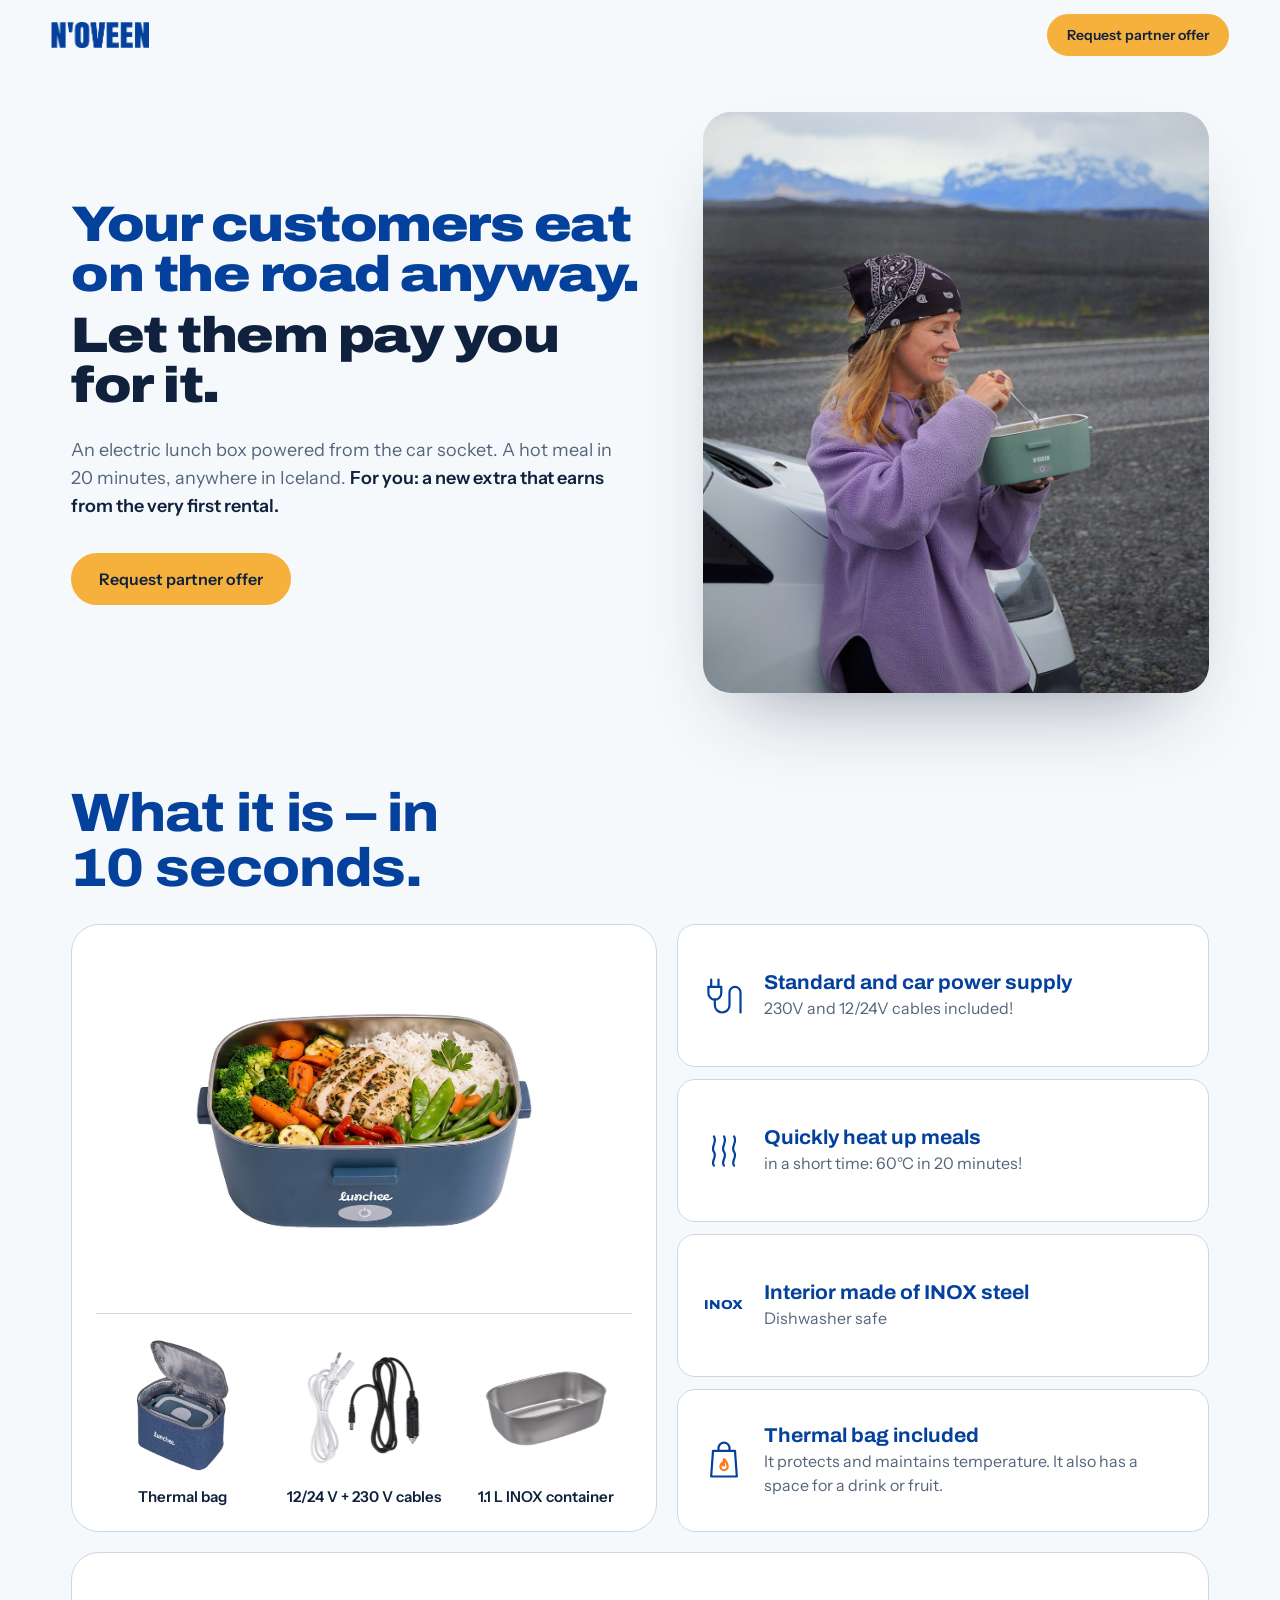
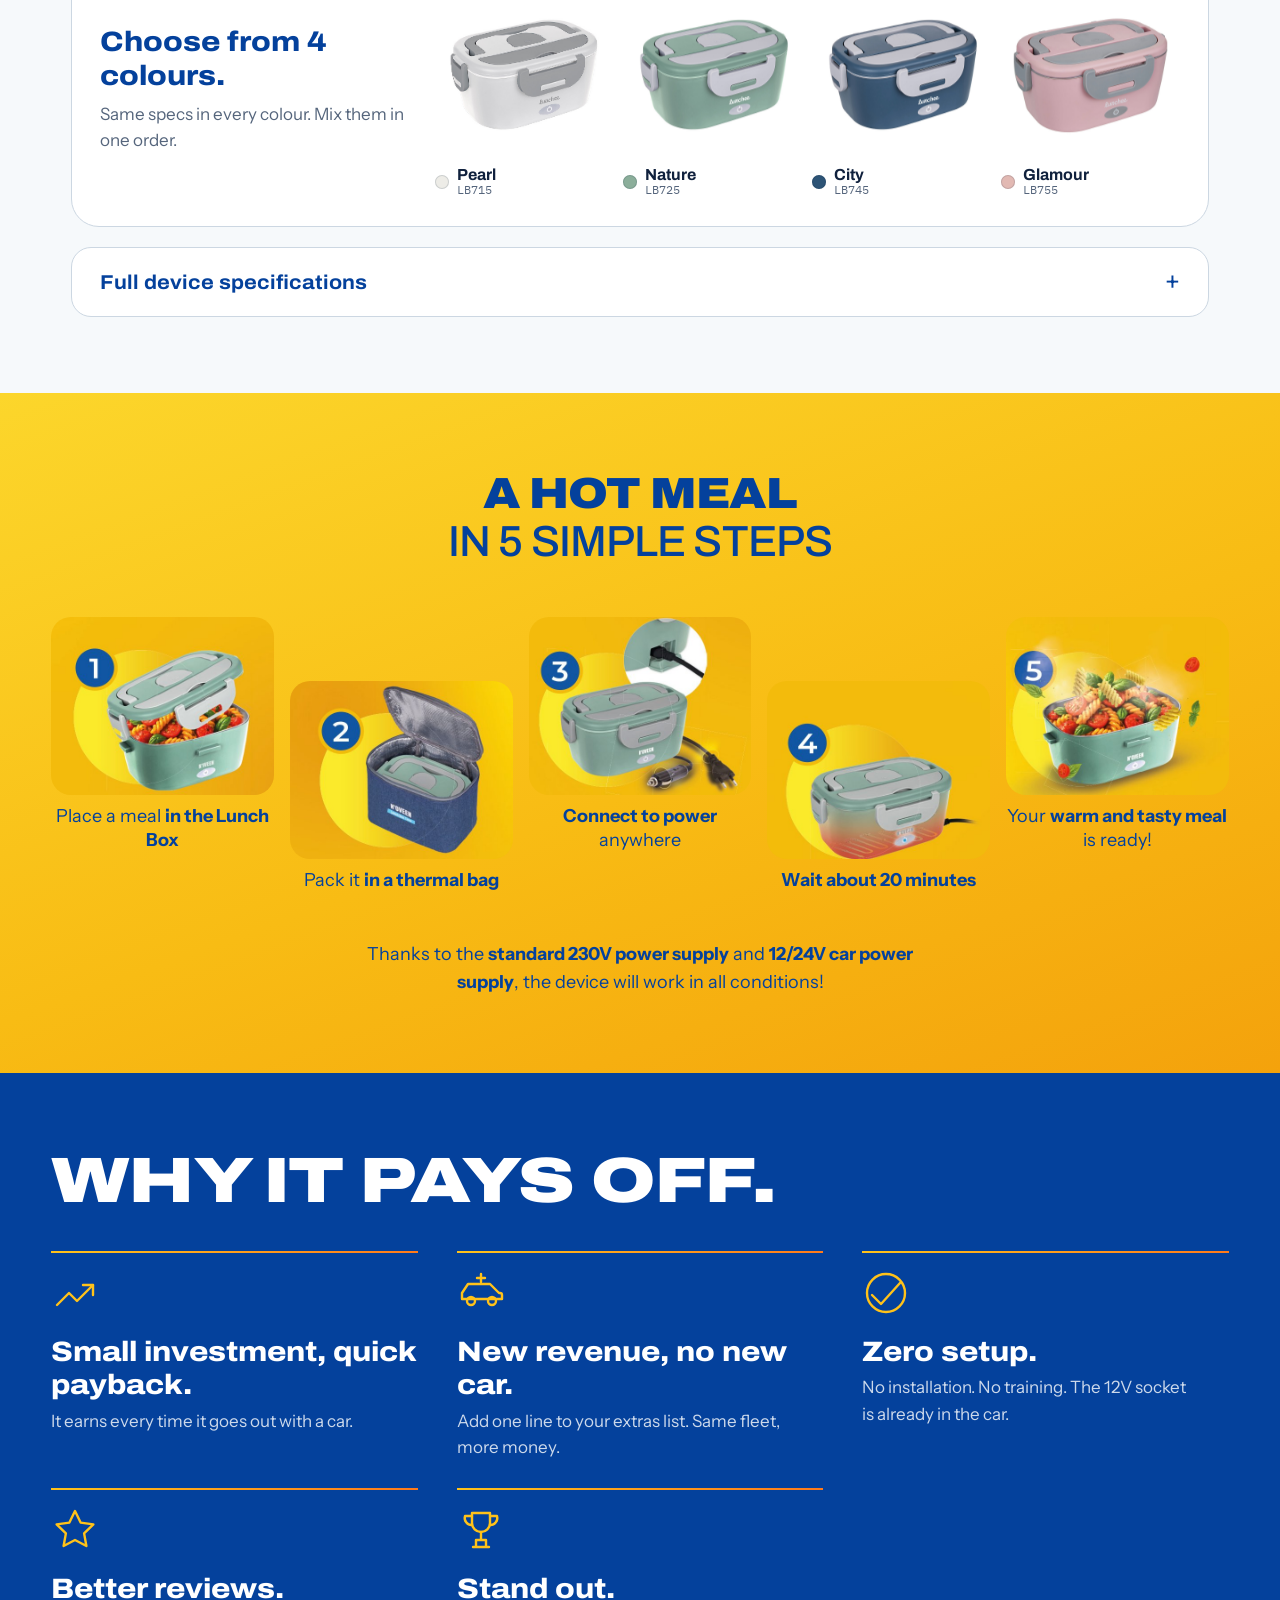
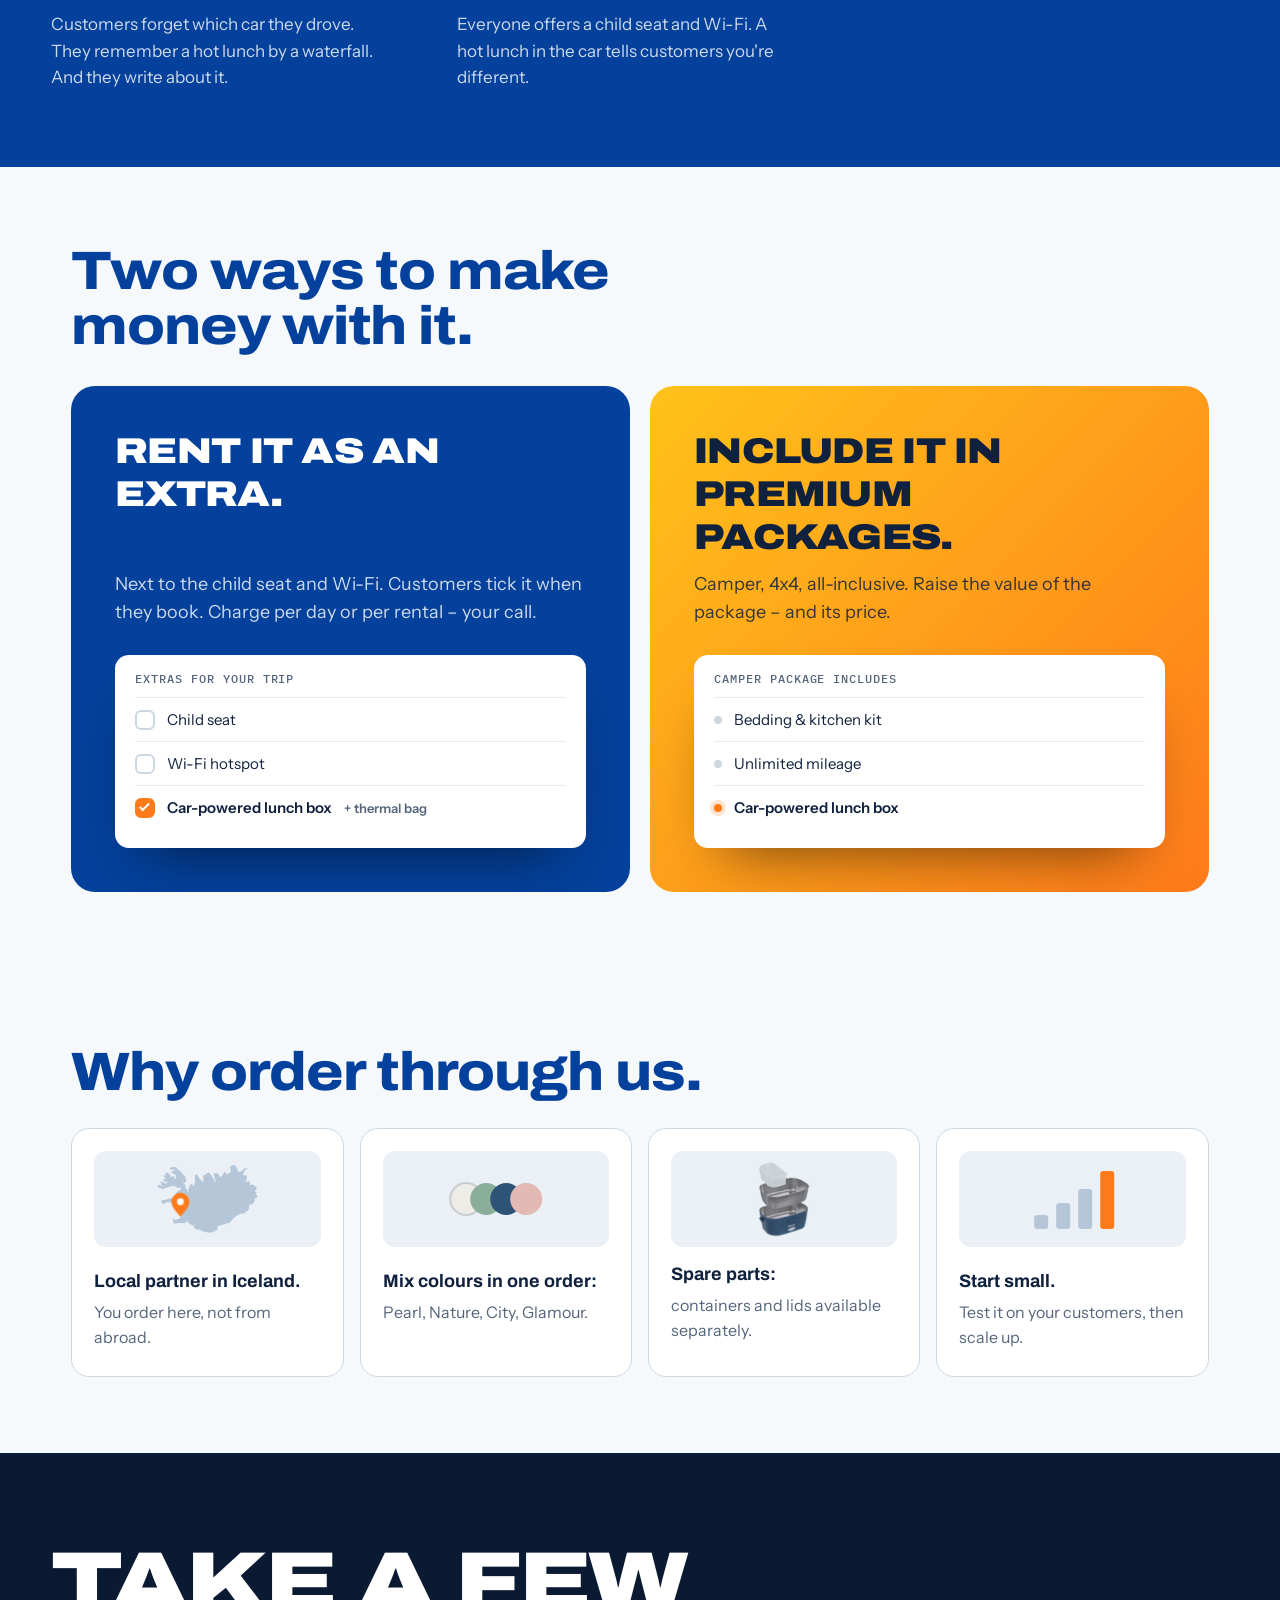
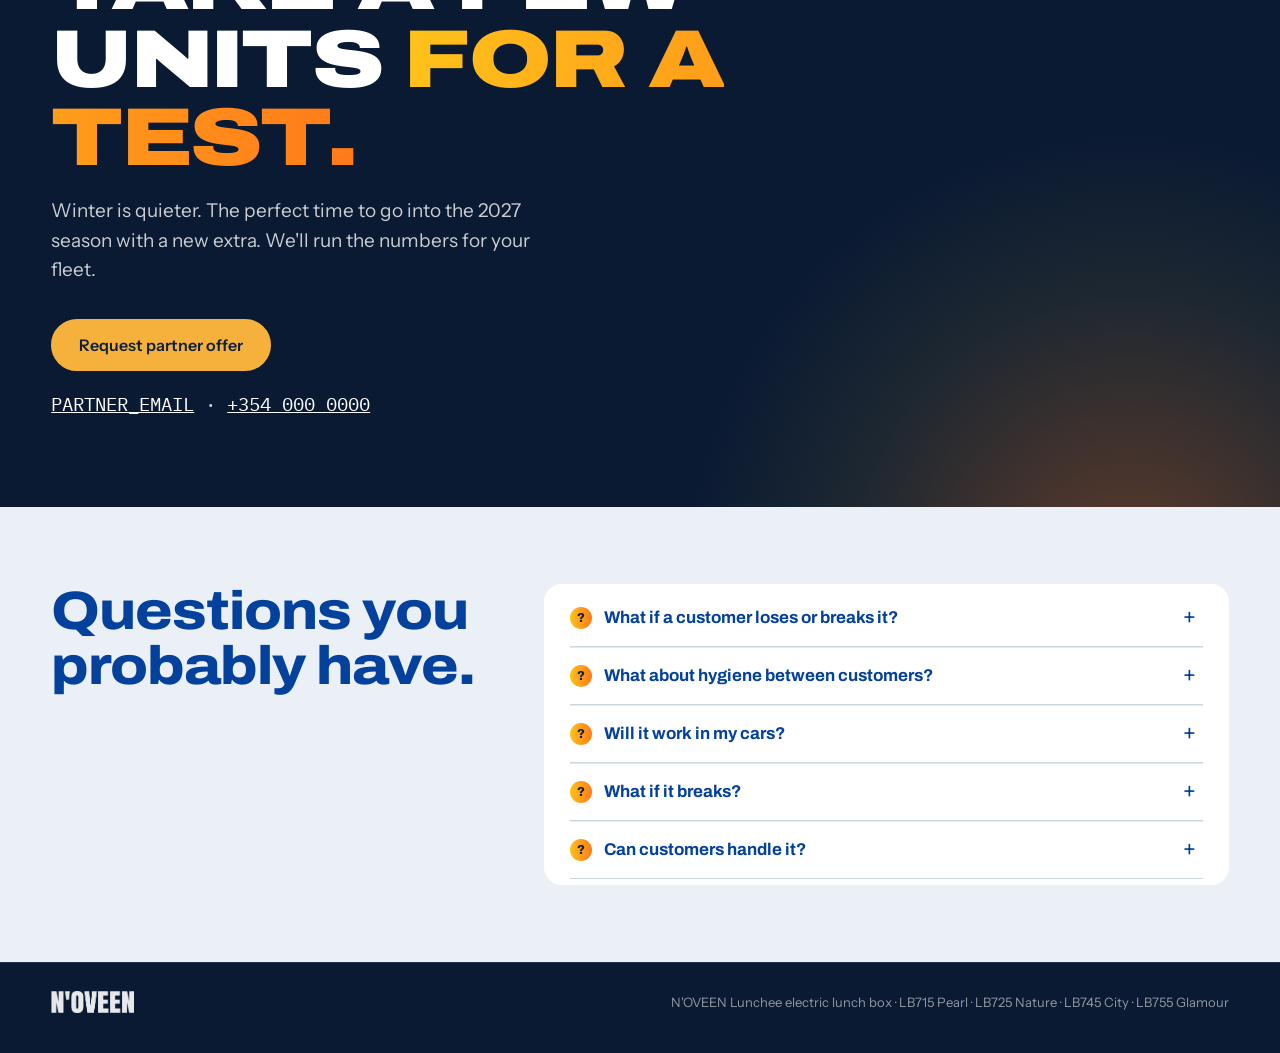
==== commit 2a544ac3: "Apply Mikołaj's feedback round 4 - Hero: remove highlight under 'Let them pay you for it.' - All 'Re" ====
--- a/index.html
+++ b/index.html
@@ -92,6 +92,34 @@
         <li><img src="assets/img/glamour.jpg" alt="" width="900" height="900"><span class="dot-c" style="--c:#E2B9B3"></span><b>Glamour</b><small>LB755</small></li>
       </ul>
     </div>
+    <details class="specs specs--inline reveal">
+      <summary>Full device specifications</summary>
+      <div class="specs__grid">
+        <table>
+          <tbody>
+            <tr><th>Power</th><td>12 V car / 24 V truck / 230 V mains</td></tr>
+            <tr><th>Wattage</th><td>60 W</td></tr>
+            <tr><th>Heating</th><td>Up to 60°C in about 20 min</td></tr>
+            <tr><th>Main container</th><td>1.1 L INOX, removable</td></tr>
+            <tr><th>Extra container</th><td>0.5 L with lid</td></tr>
+            <tr><th>Dimensions</th><td>23 × 16 × 10.5 cm</td></tr>
+            <tr><th>Weight</th><td>0.63 kg</td></tr>
+            <tr><th>Materials</th><td>BPA-free</td></tr>
+            <tr><th>Dishwasher</th><td>Containers dishwasher safe</td></tr>
+          </tbody>
+        </table>
+        <div>
+          <h4>In the box</h4>
+          <ul class="inbox">
+            <li><img src="assets/img/inox.jpg" alt="" width="900" height="900">Lunch box with 1.1 L INOX container</li>
+            <li><img src="assets/img/layers.jpg" alt="" width="900" height="900">0.5 L container with lid</li>
+            <li><span class="inbox__ico" aria-hidden="true"><svg viewBox="0 0 24 24" width="26" height="26" fill="none" stroke="currentColor" stroke-width="1.6" stroke-linecap="round"><path d="M8 3v7a2 2 0 0 1-2 2v9M6 3v6M4 3v6a2 2 0 0 0 2 3"/><ellipse cx="17" cy="7" rx="3" ry="4"/><path d="M17 11v10"/></svg></span>Metal spoon and fork</li>
+            <li><img src="assets/img/cables.jpg" alt="" width="900" height="900">230 V cable · 12/24 V car cable</li>
+            <li><img src="assets/img/bag.jpg" alt="" width="900" height="900">Thermal bag</li>
+          </ul>
+        </div>
+      </div>
+    </details>
   </section>
 
   <!-- 2b · 5 STEPS (graphics from the N'OVEEN EN leaflet) -->
@@ -174,22 +202,6 @@
     </div>
   </section>
 
-  <!-- 5 · QUESTIONS -->
-  <section class="faq" id="faq">
-    <div class="faq__inner">
-      <div class="faq__head reveal">
-        <h2>Questions you probably have.</h2>
-      </div>
-      <dl class="faq__list reveal">
-        <div class="qa"><dt>What if a customer loses or breaks it?</dt><dd>Add it to your damage price list, like a child seat or Wi-Fi device.</dd></div>
-        <div class="qa"><dt>What about hygiene between customers?</dt><dd>Take out the INOX container and put it in the dishwasher. Spare containers and lids are available separately.</dd></div>
-        <div class="qa"><dt>Will it work in my cars?</dt><dd>Yes. 12V in cars and campers, 24V in vans. A 230V cable for the hotel or cabin is in the box too.</dd></div>
-        <div class="qa"><dt>What if it breaks?</dt><dd>30-month warranty.</dd></div>
-        <div class="qa"><dt>Can customers handle it?</dt><dd>Pack it, plug it in, drive. Easier than a Wi-Fi hotspot.</dd></div>
-      </dl>
-    </div>
-  </section>
-
   <!-- 6 · WHY ORDER THROUGH US -->
   <section class="us section" id="us">
     <div class="us__head reveal">
@@ -239,36 +251,20 @@
     </div>
   </section>
 
-  <!-- SPECS (collapsed) -->
-  <section class="specs-wrap">
-    <details class="specs">
-      <summary>Specs</summary>
-      <div class="specs__grid">
-        <table>
-          <tbody>
-            <tr><th>Power</th><td>12 V car / 24 V truck / 230 V mains</td></tr>
-            <tr><th>Wattage</th><td>60 W</td></tr>
-            <tr><th>Heating</th><td>Up to 60°C in about 20 min</td></tr>
-            <tr><th>Main container</th><td>1.1 L INOX, removable</td></tr>
-            <tr><th>Extra container</th><td>0.5 L with lid</td></tr>
-            <tr><th>Dimensions</th><td>23 × 16 × 10.5 cm</td></tr>
-            <tr><th>Weight</th><td>0.63 kg</td></tr>
-            <tr><th>Materials</th><td>BPA-free</td></tr>
-            <tr><th>Dishwasher</th><td>Containers dishwasher safe</td></tr>
-          </tbody>
-        </table>
-        <div>
-          <h4>In the box</h4>
-          <ul class="inbox">
-            <li><img src="assets/img/inox.jpg" alt="" width="900" height="900">Lunch box with 1.1 L INOX container</li>
-            <li><img src="assets/img/layers.jpg" alt="" width="900" height="900">0.5 L container with lid</li>
-            <li><span class="inbox__ico" aria-hidden="true">⟋⟍</span>Metal spoon and fork</li>
-            <li><img src="assets/img/cables.jpg" alt="" width="900" height="900">230 V cable · 12/24 V car cable</li>
-            <li><img src="assets/img/bag.jpg" alt="" width="900" height="900">Thermal bag</li>
-          </ul>
-        </div>
-      </div>
-    </details>
+  <!-- FAQ (collapsible, at the end) -->
+  <section class="faq" id="faq">
+    <div class="faq__inner">
+      <div class="faq__head reveal">
+        <h2>Questions you probably have.</h2>
+      </div>
+      <div class="faq__list reveal">
+        <details class="qa"><summary>What if a customer loses or breaks it?</summary><p>Add it to your damage price list, like a child seat or Wi-Fi device.</p></details>
+        <details class="qa"><summary>What about hygiene between customers?</summary><p>Take out the INOX container and put it in the dishwasher. Spare containers and lids are available separately.</p></details>
+        <details class="qa"><summary>Will it work in my cars?</summary><p>Yes. 12V in cars and campers, 24V in vans. A 230V cable for the hotel or cabin is in the box too.</p></details>
+        <details class="qa"><summary>What if it breaks?</summary><p>30-month warranty.</p></details>
+        <details class="qa"><summary>Can customers handle it?</summary><p>Pack it, plug it in, drive. Easier than a Wi-Fi hotspot.</p></details>
+      </div>
+    </div>
   </section>
 </main>
 
--- a/css/style.css
+++ b/css/style.css
@@ -61,11 +61,11 @@
 }
 .eyebrow::before { content: ""; width: 22px; height: 4px; border-radius: 2px; background: var(--heat); }
 
-.section { padding: clamp(72px, 10vw, 140px) var(--gutter); max-width: var(--max); margin: 0 auto; }
+.section { padding: clamp(48px, 6vw, 84px) var(--gutter); max-width: var(--max); margin: 0 auto; }
 
 /* ---------- Buttons ---------- */
 .btn {
-  --bg: var(--navy); --fg: #fff;
+  --bg: #F6B13C; --fg: var(--ink);
   display: inline-flex; align-items: center; justify-content: center; gap: 10px;
   min-height: 52px; padding: 0 26px;
   border-radius: 999px; border: 2px solid var(--bg);
@@ -73,7 +73,7 @@
   font: 600 16px/1 var(--body); text-decoration: none; cursor: pointer;
   transition: transform .25s var(--ease), box-shadow .25s var(--ease), background .2s;
 }
-.btn:hover { transform: translateY(-2px); box-shadow: 0 10px 24px -10px rgba(4, 65, 156, .6); }
+.btn:hover { transform: translateY(-2px); background: #F2A21F; border-color: #F2A21F; box-shadow: 0 10px 24px -10px rgba(242, 162, 31, .7); }
 .btn--small { min-height: 42px; padding: 0 18px; font-size: 14px; }
 .btn--ghost { --bg: transparent; --fg: var(--navy); border-color: var(--navy); }
 .btn--ghost:hover { background: var(--navy); color: #fff; }
@@ -95,10 +95,9 @@
 /* ---------- Hero ---------- */
 .hero {
   max-width: var(--max); margin: 0 auto;
-  padding: 120px var(--gutter) 40px;
+  padding: 112px var(--gutter) 16px;
   display: grid; grid-template-columns: 1.15fr 1fr; gap: clamp(28px, 4vw, 64px);
   align-items: center;
-  min-height: min(100svh, 920px);
 }
 .hero__title {
   font-family: var(--display);
@@ -111,8 +110,6 @@
 }
 .hero__title .line { display: block; }
 .hero__title .line--hot { margin-top: .22em; color: var(--ink); }
-.hero__title .hot { background: linear-gradient(transparent 62%, rgba(255, 194, 26, .75) 62%, rgba(255, 122, 26, .75) 92%, transparent 92%) no-repeat; background-size: 0% 100%; animation: highlight 1s var(--ease) 1.1s forwards; display: inline; -webkit-box-decoration-break: clone; box-decoration-break: clone; }
-@keyframes highlight { to { background-size: 100% 100%; } }
 .hero__lead {
   margin-top: 26px;
   font-family: var(--display); font-stretch: 100%; font-weight: 600;
@@ -210,7 +207,7 @@
 .step--heat.is-on .step__n { background: var(--heat); border-color: var(--heat-2); color: var(--ink); }
 
 /* ---------- Business models ---------- */
-.models__grid { margin-top: 48px; display: grid; grid-template-columns: 1fr 1fr; gap: 20px; }
+.models__grid { margin-top: 32px; display: grid; grid-template-columns: 1fr 1fr; gap: 20px; }
 .model-card {
   background: var(--navy); color: #fff; border-radius: 24px; padding: clamp(28px, 4vw, 44px);
   display: flex; flex-direction: column; gap: 10px; overflow: hidden;
@@ -331,7 +328,7 @@
 .small li::before { content: ""; position: absolute; left: 0; top: 13px; width: 6px; height: 6px; border-radius: 50%; background: var(--heat-2); }
 
 /* ---------- CTA ---------- */
-.cta { background: var(--basalt); color: #fff; padding: clamp(80px, 12vw, 160px) var(--gutter); position: relative; overflow: hidden; }
+.cta { background: var(--basalt); color: #fff; padding: clamp(56px, 7vw, 100px) var(--gutter); position: relative; overflow: hidden; }
 .cta::before {
   content: ""; position: absolute; width: 900px; height: 900px; right: -300px; bottom: -520px; border-radius: 50%;
   background: radial-gradient(circle, rgba(255, 122, 26, .35), rgba(255, 194, 26, .08) 45%, transparent 70%);
@@ -350,18 +347,18 @@
 
 
 /* ---------- Why rentals ---------- */
-.why { background: var(--navy); color: #fff; padding: clamp(72px, 9vw, 120px) var(--gutter); }
+.why { background: var(--navy); color: #fff; padding: clamp(48px, 6vw, 80px) var(--gutter); }
 .why__inner { max-width: var(--max); margin: 0 auto; }
 .why .eyebrow { color: rgba(255, 255, 255, .7); }
 .why h2 { color: #fff; font-stretch: 125%; font-weight: 900; text-transform: uppercase; font-size: clamp(34px, 5vw, 64px); max-width: 16ch; line-height: .98; }
-.why__list { margin-top: clamp(40px, 5vw, 64px); display: grid; grid-template-columns: repeat(3, 1fr); gap: clamp(20px, 3vw, 40px); }
-.why__list li { border-top: 2px solid rgba(255, 255, 255, .25); padding-top: 24px; position: relative; }
+.why__list { margin-top: clamp(28px, 3vw, 40px); display: grid; grid-template-columns: repeat(3, 1fr); gap: 28px clamp(20px, 3vw, 40px); }
+.why__list li { border-top: 2px solid rgba(255, 255, 255, .25); padding-top: 16px; position: relative; }
 .why__list li::before { content: ""; position: absolute; top: -2px; left: 0; height: 2px; width: 0; background: var(--heat); transition: width 1s var(--ease) .3s; }
 .why__list li.is-in::before { width: 100%; }
 .why__list li:nth-child(2) { transition-delay: .1s; }
 .why__list li:nth-child(3) { transition-delay: .2s; }
 .why__list .ico { stroke: var(--heat-1); }
-.why__list h3 { margin: 18px 0 8px; font-size: clamp(22px, 2.2vw, 28px); font-stretch: 112%; font-weight: 800; }
+.why__list h3 { margin: 10px 0 6px; font-size: clamp(22px, 2.2vw, 28px); font-stretch: 112%; font-weight: 800; }
 .why__list p { color: rgba(255, 255, 255, .8); font-size: 17px; max-width: 30ch; }
 
 /* ---------- Business case ---------- */
@@ -394,7 +391,7 @@
 
 
 /* ---------- What it is ---------- */
-.what__grid { margin-top: 40px; display: grid; grid-template-columns: 1.1fr 1fr; gap: 20px; align-items: stretch; }
+.what__grid { margin-top: 28px; display: grid; grid-template-columns: 1.1fr 1fr; gap: 20px; align-items: stretch; }
 .what__product { margin: 0; background: #fff; border: 1px solid var(--line); border-radius: 28px; padding: 24px; display: flex; flex-direction: column; justify-content: space-between; }
 .what__product > img { mix-blend-mode: multiply; width: 72%; margin: -4% auto 0; }
 .kit { display: grid; grid-template-columns: repeat(3, 1fr); gap: 10px; border-top: 1px solid var(--line); padding-top: 16px; }
@@ -420,18 +417,21 @@
 .colours__list small { grid-column: 2; font: 400 12px/1.2 var(--mono); color: var(--muted); }
 
 /* ---------- FAQ ---------- */
-.faq { background: var(--glacier); padding: clamp(72px, 9vw, 120px) var(--gutter); }
+.faq { background: var(--glacier); padding: clamp(48px, 6vw, 80px) var(--gutter); }
 .faq__inner { max-width: var(--max); margin: 0 auto; display: grid; grid-template-columns: 1fr 1.6fr; gap: clamp(28px, 5vw, 72px); align-items: start; }
 .faq__head { position: sticky; top: 110px; }
 .faq__list { margin: 0; background: #fff; border-radius: var(--radius); padding: 6px 26px; }
-.qa { padding: 18px 0; border-top: 1px solid #E1E8EF; display: grid; grid-template-columns: 22px 1fr; column-gap: 12px; }
+.qa { border-top: 1px solid #E1E8EF; }
 .qa:first-child { border-top: 0; }
-.qa::before { content: "?"; grid-row: 1 / span 2; width: 22px; height: 22px; border-radius: 50%; background: var(--heat); color: var(--ink); font: 800 13px/22px var(--display); text-align: center; margin-top: 1px; }
-.qa dt { font: 700 17px/1.3 var(--display); color: var(--navy); }
-.qa dd { margin: 4px 0 0; color: var(--ink); font-size: 16px; }
+.qa summary { list-style: none; cursor: pointer; display: grid; grid-template-columns: 22px 1fr 20px; gap: 12px; align-items: center; padding: 16px 0; font: 700 17px/1.3 var(--display); color: var(--navy); }
+.qa summary::-webkit-details-marker { display: none; }
+.qa summary::before { content: "?"; width: 22px; height: 22px; border-radius: 50%; background: var(--heat); color: var(--ink); font: 800 13px/22px var(--display); text-align: center; }
+.qa summary::after { content: "+"; font: 400 24px/1 var(--body); color: var(--navy); transition: transform .3s var(--ease); }
+.qa[open] summary::after { transform: rotate(45deg); }
+.qa p { margin: -4px 0 0; padding: 0 32px 18px 34px; color: var(--ink); font-size: 16px; }
 
 /* ---------- Why order through us ---------- */
-.us__list { margin-top: 40px; display: grid; grid-template-columns: repeat(4, 1fr); gap: 16px; }
+.us__list { margin-top: 28px; display: grid; grid-template-columns: repeat(4, 1fr); gap: 16px; }
 .us__list li { padding: 22px 22px 26px; border-radius: var(--radius); border: 1px solid var(--line); background: #fff; color: var(--muted); font-size: 16px; transition: transform .35s var(--ease), box-shadow .35s var(--ease); }
 .us__list li:nth-child(2) { transition-delay: .06s; } .us__list li:nth-child(3) { transition-delay: .12s; } .us__list li:nth-child(4) { transition-delay: .18s; }
 .us__list li:hover { transform: translateY(-4px); box-shadow: 0 20px 40px -24px rgba(4, 65, 156, .35); }
@@ -461,7 +461,9 @@
   .point { padding: 16px 18px; }
 }
 
-/* ---------- Specs (collapsed, after CTA) ---------- */
+/* ---------- Specs (collapsed, in product section) ---------- */
+.specs--inline { margin-top: 20px; background: #fff; border: 1px solid var(--line); border-radius: 20px; padding: 0 28px; }
+.specs--inline summary { padding: 20px 0; }
 .specs-wrap { background: var(--ice); padding: 8px var(--gutter) 48px; }
 .specs-wrap .specs { max-width: var(--max); margin: 0 auto; }
 
@@ -488,14 +490,14 @@
 .info--photo { display: grid; place-items: center; }
 .info--photo { overflow: hidden; }
 .info--photo img { height: 80px; width: auto; max-width: 100%; object-fit: contain; mix-blend-mode: multiply; }
-.btn--orange { --bg: var(--heat-2); --fg: var(--ink); background: linear-gradient(90deg, var(--heat-1), var(--heat-2)); border: 0; }
+.btn--orange { }
 .btn--orange:hover { box-shadow: 0 12px 30px -10px rgba(255, 122, 26, .7); }
 .hot-text { background: linear-gradient(90deg, var(--heat-1), var(--heat-2)); -webkit-background-clip: text; background-clip: text; color: transparent; }
 @media (max-width: 960px) { .hero__photo { max-height: none; margin: 0; } }
 
 
 /* ---------- 5 steps (leaflet) ---------- */
-.steps5 { background: linear-gradient(160deg, #FCD62B 0%, #F8BC14 55%, #F4A20C 100%); padding: clamp(64px, 8vw, 110px) var(--gutter); overflow: hidden; }
+.steps5 { background: linear-gradient(160deg, #FCD62B 0%, #F8BC14 55%, #F4A20C 100%); padding: clamp(48px, 6vw, 80px) var(--gutter); overflow: hidden; }
 .steps5__inner { max-width: var(--max); margin: 0 auto; }
 .steps5__title { max-width: none; text-align: center; color: var(--navy); font-weight: 500; font-stretch: 100%; text-transform: uppercase; font-size: clamp(26px, 3.4vw, 44px); line-height: 1.1; }
 .steps5__title b { display: block; font-weight: 900; font-stretch: 112%; }
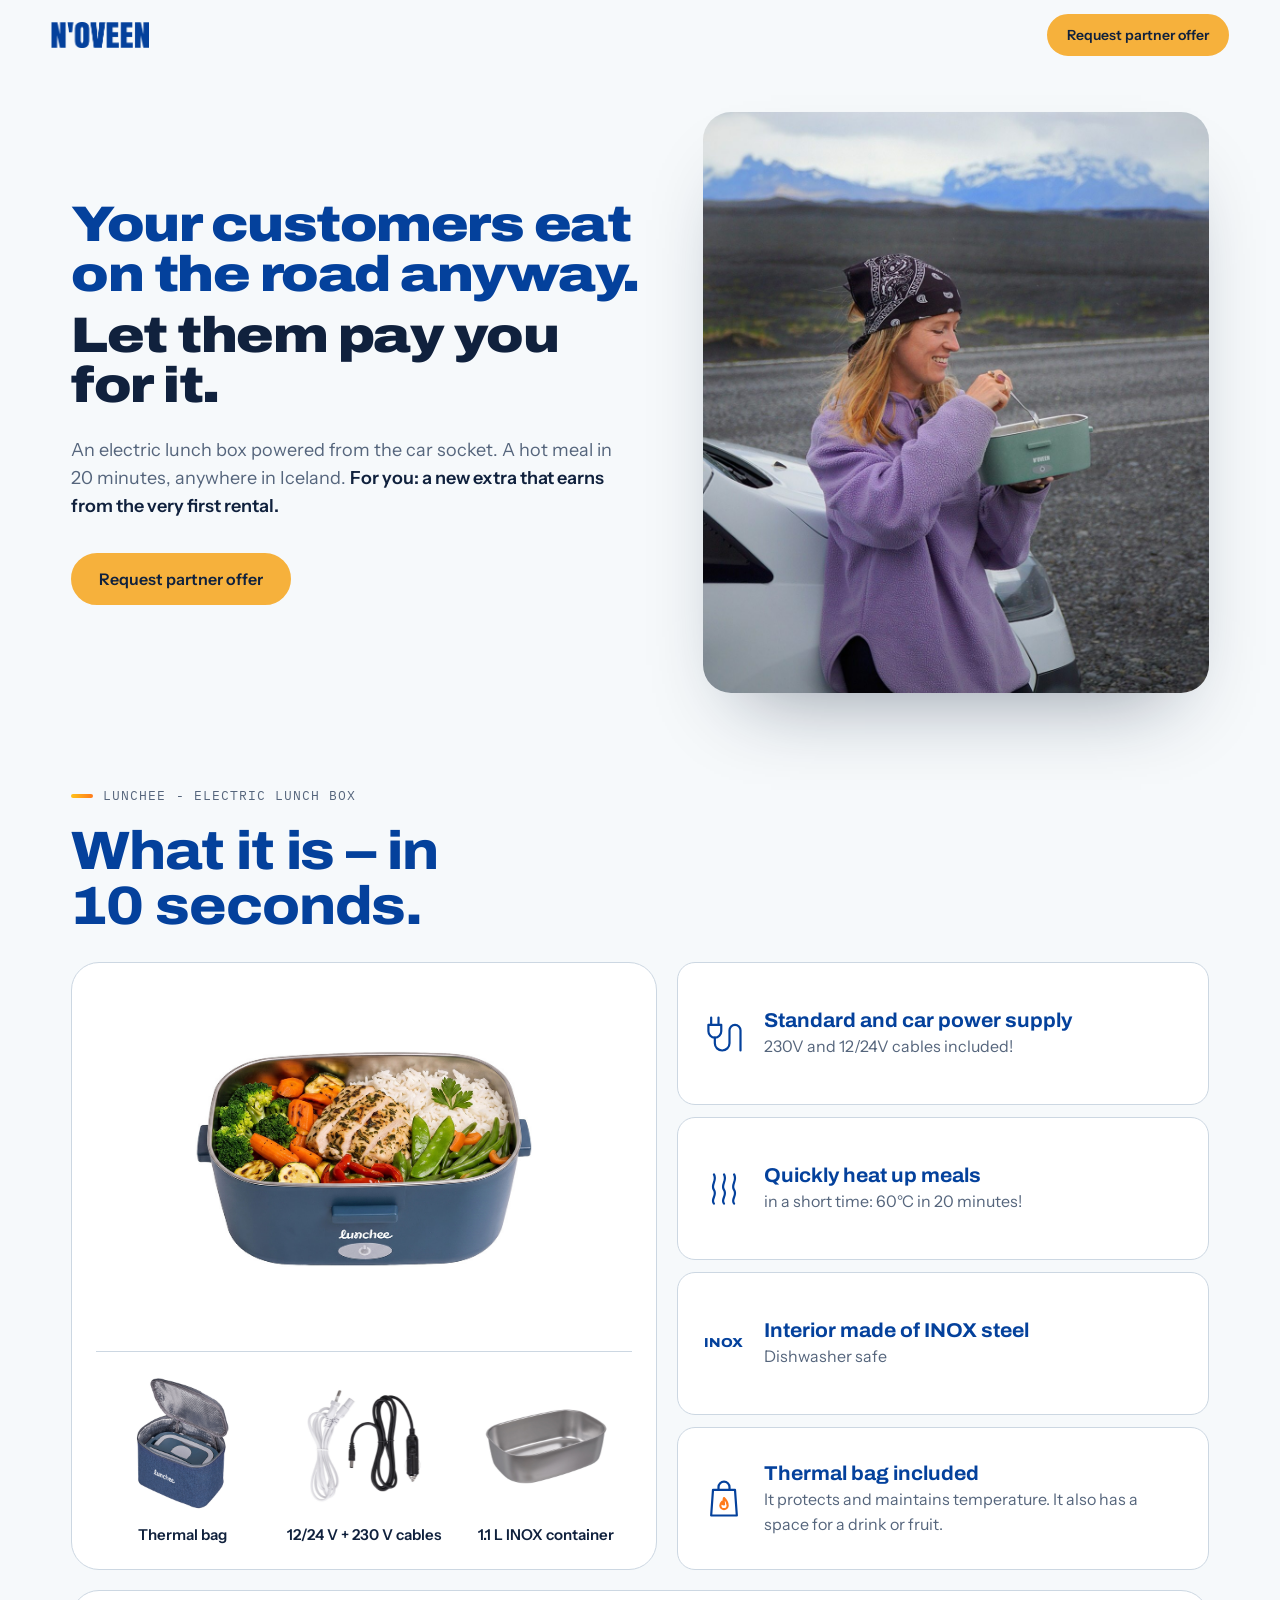
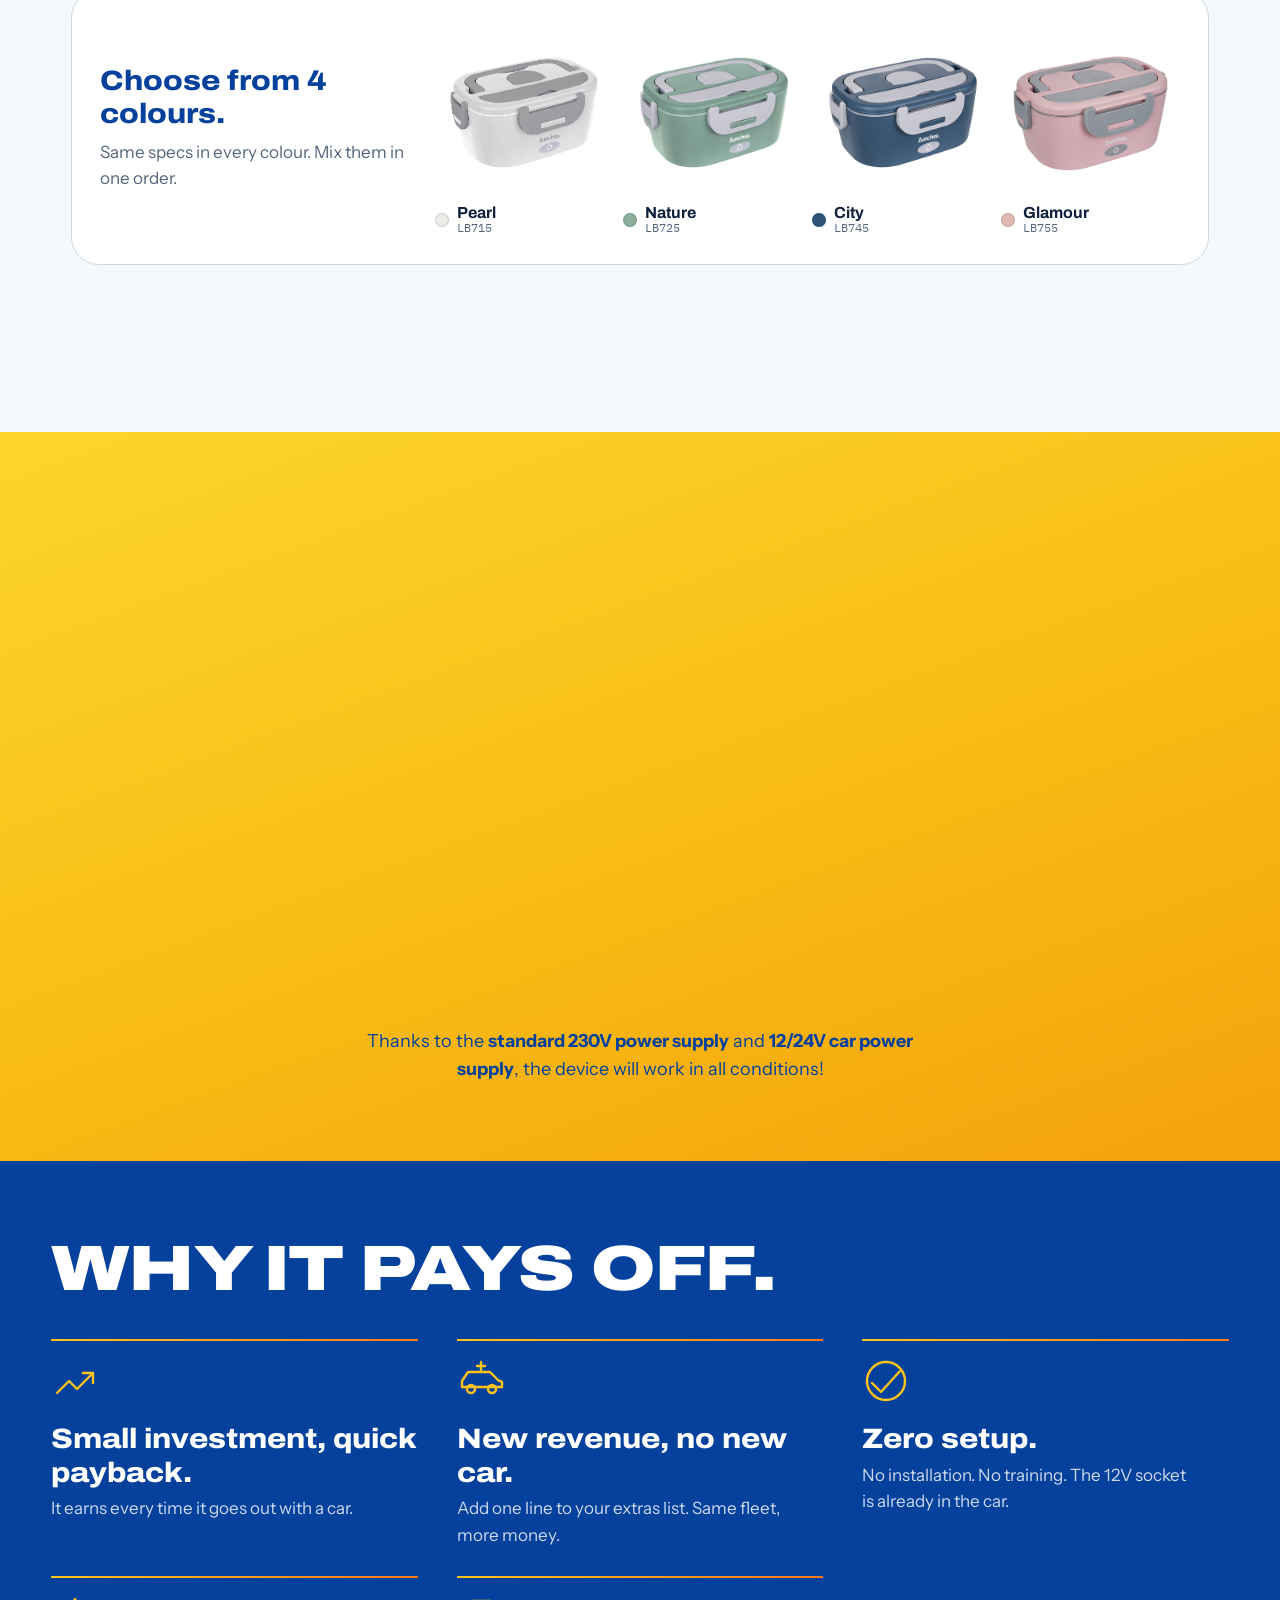
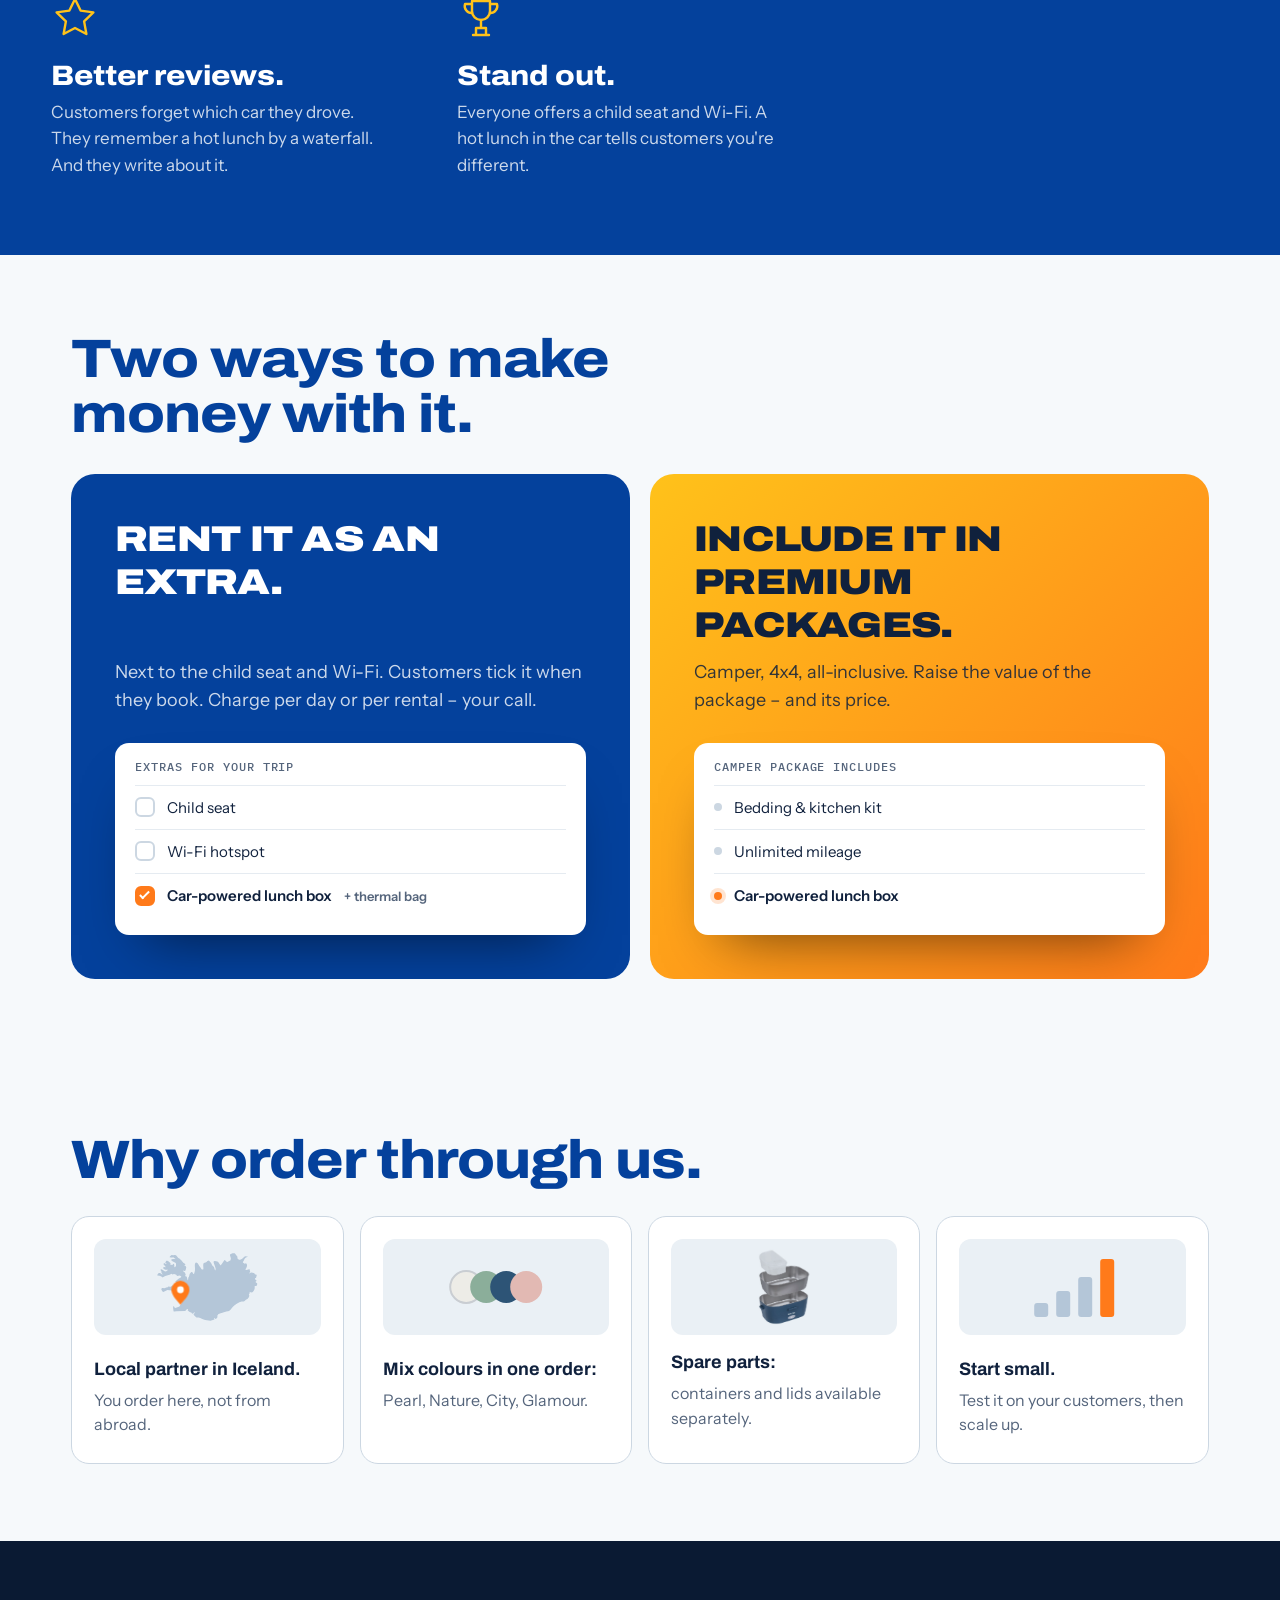
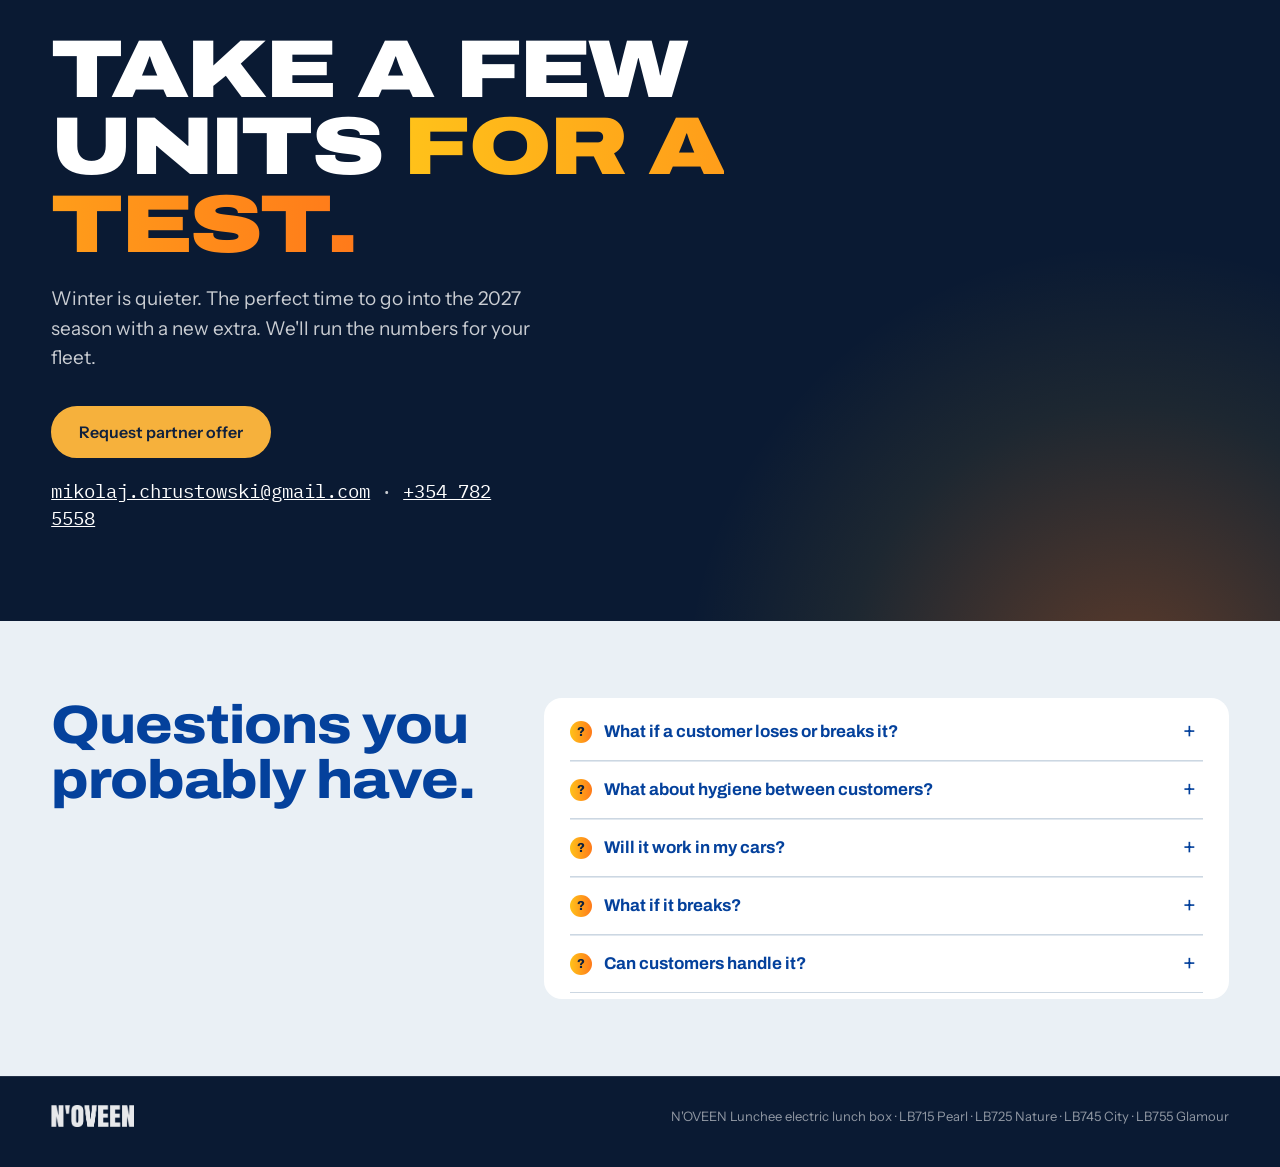
==== commit 03d5b94b: "Add real contact details, product label above What it is, larger 5-steps heading Co-Authored-By: Cla" ====
--- a/index.html
+++ b/index.html
@@ -14,11 +14,10 @@
 </head>
 <body>
 
-<!-- TODO: replace every PARTNER_EMAIL / phone placeholder before sending -->
 
 <header class="nav" id="nav">
   <a href="#top" class="nav__logo" aria-label="N'OVEEN home"><img src="assets/img/noveen-logo.png" alt="N'OVEEN" width="207" height="55"></a>
-  <a class="btn btn--small" href="mailto:PARTNER_EMAIL?subject=Partner%20offer%20%E2%80%93%20N'OVEEN%20lunch%20box">Request partner offer</a>
+  <a class="btn btn--small" href="#partner-form" data-open-form>Request partner offer</a>
 </header>
 
 <main id="top">
@@ -32,7 +31,7 @@
       </h1>
       <p class="hero__sub reveal-load" style="--d:3">An electric lunch box powered from the car socket. A hot meal in 20 minutes, anywhere in Iceland. <strong>For you: a new extra that earns from the very first rental.</strong></p>
       <div class="hero__actions reveal-load" style="--d:4">
-        <a class="btn" href="mailto:PARTNER_EMAIL?subject=Partner%20offer%20%E2%80%93%20N'OVEEN%20lunch%20box">Request partner offer</a>
+        <a class="btn" href="#partner-form" data-open-form>Request partner offer</a>
       </div>
     </div>
 
@@ -46,6 +45,7 @@
   <!-- 2 · WHAT IT IS -->
   <section class="what section" id="what">
     <div class="what__head reveal">
+      <p class="eyebrow">Lunchee - electric lunch box</p>
       <h2>What it is – in 10&nbsp;seconds.</h2>
     </div>
 
@@ -245,9 +245,8 @@
     <div class="cta__inner reveal">
       <h2>Take a few units <span class="hot-text">for a test.</span></h2>
       <p>Winter is quieter. The perfect time to go into the 2027 season with a new extra. We'll run the numbers for your fleet.</p>
-      <!-- TODO: replace PARTNER_EMAIL and phone -->
-      <a class="btn btn--orange" href="mailto:PARTNER_EMAIL?subject=Partner%20offer%20%E2%80%93%20N'OVEEN%20lunch%20box">Request partner offer</a>
-      <p class="cta__contact"><a href="mailto:PARTNER_EMAIL">PARTNER_EMAIL</a> · <a href="tel:+000000000">+354 000 0000</a></p>
+      <a class="btn btn--orange" href="#partner-form" data-open-form>Request partner offer</a>
+      <p class="cta__contact"><a href="mailto:mikolaj.chrustowski@gmail.com">mikolaj.chrustowski@gmail.com</a> · <a href="tel:+3547825558">+354 782 5558</a></p>
     </div>
   </section>
 
@@ -273,6 +272,27 @@
   <p>N'OVEEN Lunchee electric lunch box · LB715 Pearl · LB725 Nature · LB745 City · LB755 Glamour</p>
 </footer>
 
+
+<dialog class="modal" id="partner-form" aria-labelledby="pf-title">
+  <form class="modal__box" name="partner-offer" method="post" action="/" data-netlify="true" netlify-honeypot="company-site">
+    <button type="button" class="modal__close" data-close-form aria-label="Close">&times;</button>
+    <h2 id="pf-title">Request partner offer</h2>
+    <p class="modal__lead">Tell us a little about your fleet. We'll come back with a partner offer.</p>
+    <input type="hidden" name="form-name" value="partner-offer">
+    <p class="modal__hp"><label>Leave empty <input name="company-site" tabindex="-1" autocomplete="off"></label></p>
+    <div class="modal__grid">
+      <label>Full name<input name="name" required autocomplete="name"></label>
+      <label>Company<input name="company" autocomplete="organization"></label>
+      <label>Email<input name="email" type="email" required autocomplete="email"></label>
+      <label>Phone<input name="phone" type="tel" required autocomplete="tel"></label>
+      <label>Fleet size (vehicles)<input name="fleet" inputmode="numeric" placeholder="e.g. 120"></label>
+      <label>Units interested in<input name="quantity" inputmode="numeric" placeholder="e.g. 50"></label>
+    </div>
+    <label class="modal__full">Message<textarea name="message" rows="4"></textarea></label>
+    <p class="modal__status" role="status" aria-live="polite"></p>
+    <button type="submit" class="btn btn--orange">Send request</button>
+  </form>
+</dialog>
 <script src="js/main.js" defer></script>
 </body>
 </html>
--- a/css/style.css
+++ b/css/style.css
@@ -408,9 +408,9 @@
 .colours { margin-top: 20px; background: #fff; border: 1px solid var(--line); border-radius: 28px; padding: 28px; display: grid; grid-template-columns: 1fr 2.4fr; gap: 24px; align-items: center; }
 .colours__head h3 { font-size: clamp(22px, 2.2vw, 28px); color: var(--navy); font-stretch: 112%; font-weight: 800; }
 .colours__head p { margin-top: 8px; color: var(--muted); }
-.colours__list { display: grid; grid-template-columns: repeat(4, 1fr); gap: 10px; }
-.colours__list li { display: grid; grid-template-columns: auto 1fr; grid-template-rows: auto auto; column-gap: 8px; align-items: center; text-align: left; }
-.colours__list img { grid-column: 1 / -1; mix-blend-mode: multiply; transition: transform .5s var(--ease); margin-bottom: 6px; }
+.colours__list { display: grid; grid-template-columns: repeat(4, minmax(0, 1fr)); gap: 10px; }
+.colours__list li { min-width: 0; display: grid; grid-template-columns: auto minmax(0, 1fr); grid-template-rows: auto auto; column-gap: 8px; align-items: center; text-align: left; }
+.colours__list img { grid-column: 1 / -1; width: 100%; height: auto; aspect-ratio: 1; object-fit: contain; mix-blend-mode: multiply; transition: transform .5s var(--ease); margin-bottom: 6px; }
 .colours__list li:hover img { transform: translateY(-4px) rotate(-2deg); }
 .dot-c { width: 14px; height: 14px; border-radius: 50%; background: var(--c); box-shadow: inset 0 0 0 1px rgba(16, 33, 61, .15); grid-row: 2 / span 2; }
 .colours__list b { font: 700 16px/1.1 var(--display); }
@@ -456,7 +456,7 @@
 }
 @media (max-width: 560px) {
   .us__list { grid-template-columns: 1fr; }
-  .colours__list { grid-template-columns: 1fr 1fr; }
+  .colours__list { grid-template-columns: repeat(2, minmax(0, 1fr)); }
   .kit { grid-template-columns: 1fr; }
   .point { padding: 16px 18px; }
 }
@@ -473,7 +473,7 @@
 }
 @media (max-width: 560px) {
   .tiles, .us__list { grid-template-columns: 1fr; }
-  .colours { grid-template-columns: 1fr 1fr; }
+  .colours { grid-template-columns: 1fr; padding: 22px 18px; }
   .set { padding: 12px 12px 0; }
 }
 
@@ -499,7 +499,7 @@
 /* ---------- 5 steps (leaflet) ---------- */
 .steps5 { background: linear-gradient(160deg, #FCD62B 0%, #F8BC14 55%, #F4A20C 100%); padding: clamp(48px, 6vw, 80px) var(--gutter); overflow: hidden; }
 .steps5__inner { max-width: var(--max); margin: 0 auto; }
-.steps5__title { max-width: none; text-align: center; color: var(--navy); font-weight: 500; font-stretch: 100%; text-transform: uppercase; font-size: clamp(26px, 3.4vw, 44px); line-height: 1.1; }
+.steps5__title { max-width: none; text-align: center; color: var(--navy); font-weight: 500; font-stretch: 100%; text-transform: uppercase; font-size: clamp(32px, 5.4vw, 72px); line-height: 1.05; }
 .steps5__title b { display: block; font-weight: 900; font-stretch: 112%; }
 .steps5__list { margin-top: clamp(32px, 4vw, 56px); display: grid; grid-template-columns: repeat(5, 1fr); gap: 16px; }
 .steps5__list li { text-align: center; }
@@ -559,3 +559,22 @@
   *, *::before, *::after { animation-duration: .001ms !important; animation-iteration-count: 1 !important; transition-duration: .001ms !important; scroll-behavior: auto !important; }
   .reveal, .reveal-load { opacity: 1; transform: none; }
 }
+
+/* ---------- Partner offer modal ---------- */
+.modal { border: 0; padding: 0; background: transparent; max-width: min(640px, calc(100vw - 24px)); width: 100%; max-height: calc(100vh - 24px); overflow: visible; margin: auto; }
+.modal::backdrop { background: rgba(4, 65, 156, .35); backdrop-filter: blur(3px); }
+.modal__box { position: relative; background: #fff; border-radius: 28px; padding: clamp(22px, 4vw, 36px); max-height: calc(100vh - 24px); overflow: auto; box-shadow: 0 30px 80px -30px rgba(4, 65, 156, .55); }
+.modal__box h2 { color: var(--navy); font-stretch: 112%; font-weight: 800; font-size: clamp(24px, 3vw, 32px); padding-right: 40px; }
+.modal__lead { margin-top: 6px; color: var(--muted); }
+.modal__close { position: absolute; top: 14px; right: 14px; width: 40px; height: 40px; border-radius: 50%; border: 0; background: var(--glacier); color: var(--navy); font-size: 26px; line-height: 1; cursor: pointer; }
+.modal__close:hover { background: var(--heat-1); }
+.modal__grid { display: grid; grid-template-columns: 1fr 1fr; gap: 14px; margin-top: 20px; }
+.modal label { display: grid; gap: 6px; font: 600 14px/1.2 var(--body); color: var(--ink); }
+.modal__full { margin-top: 14px; }
+.modal input, .modal textarea { font: 400 16px/1.3 var(--body); color: var(--ink); padding: 12px 14px; border: 1px solid var(--line); border-radius: 12px; background: var(--ice); width: 100%; }
+.modal input:focus, .modal textarea:focus { outline: 2px solid var(--heat-2); border-color: var(--heat-2); background: #fff; }
+.modal__hp { position: absolute; left: -9999px; }
+.modal__status { min-height: 22px; margin-top: 12px; color: var(--navy); font-weight: 600; }
+.modal__status.is-error { color: #B3261E; }
+.modal .btn { margin-top: 6px; }
+@media (max-width: 560px) { .modal__grid { grid-template-columns: 1fr; } }
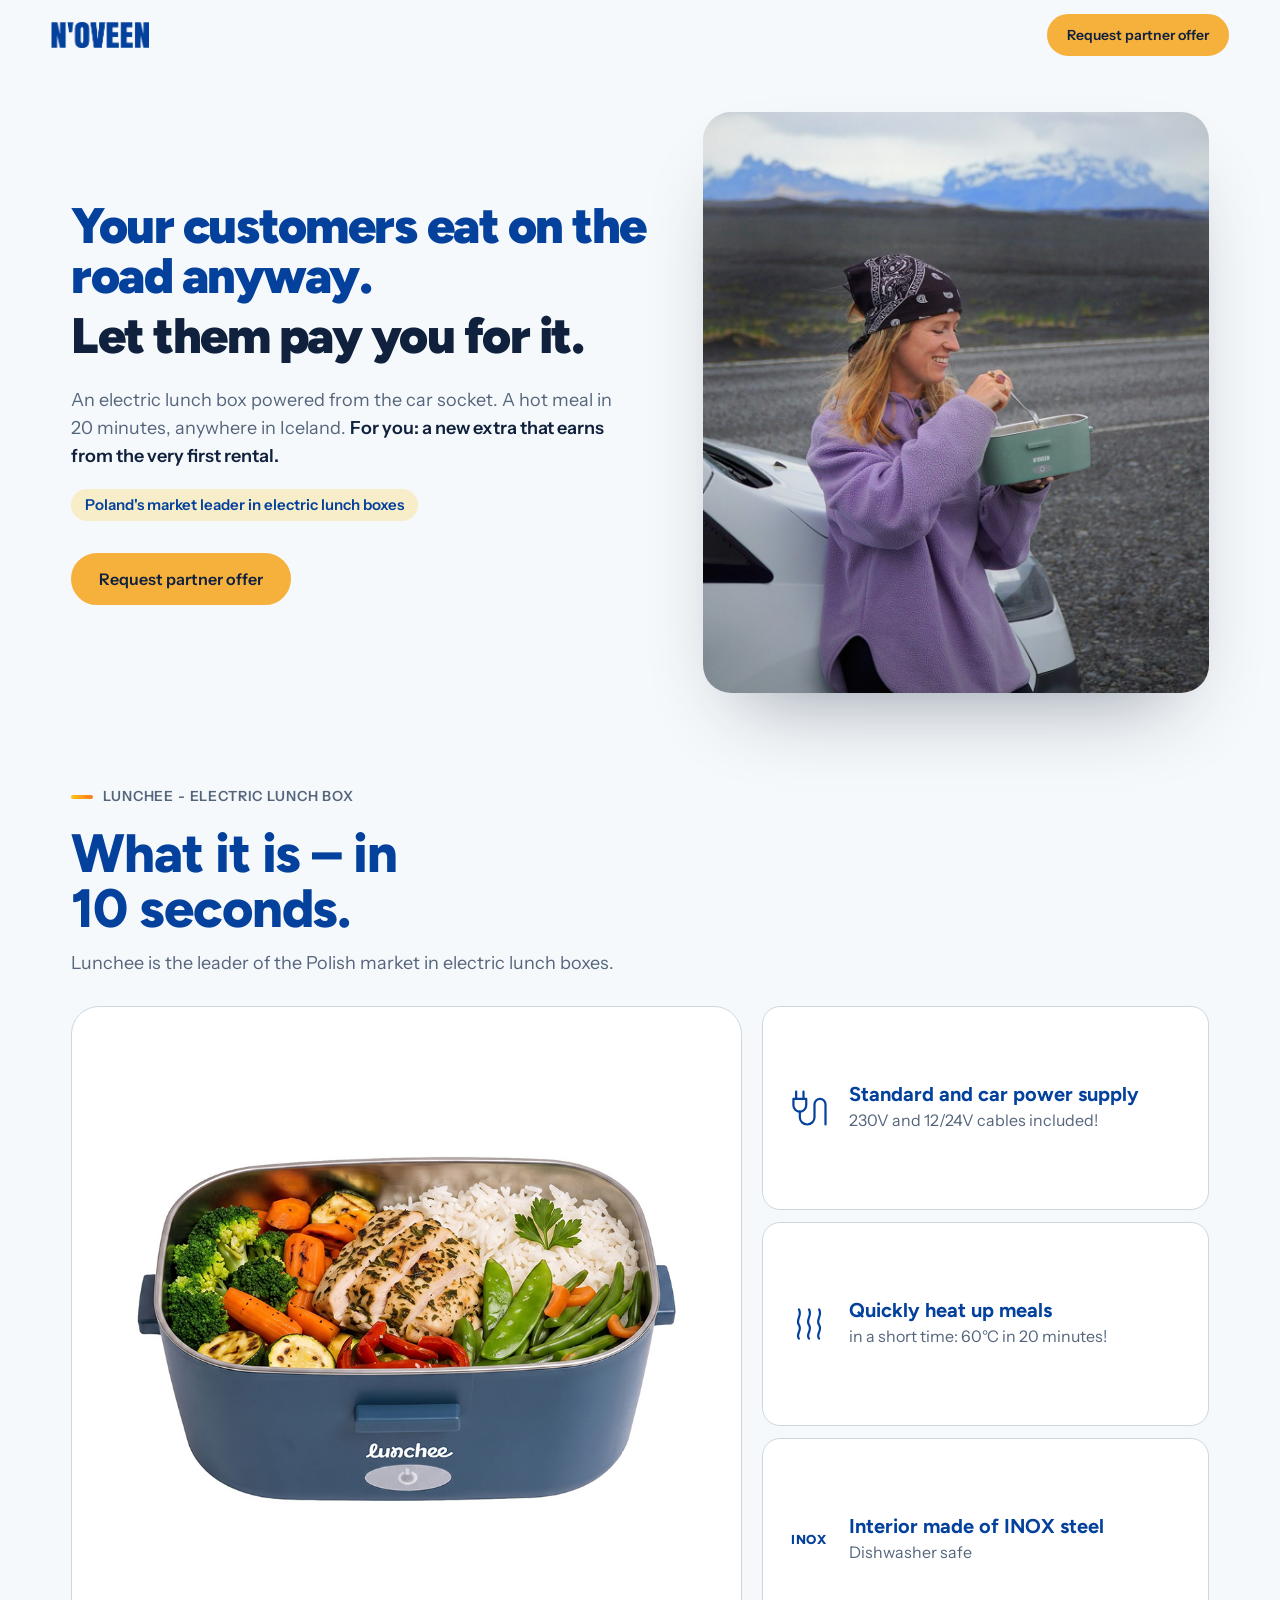
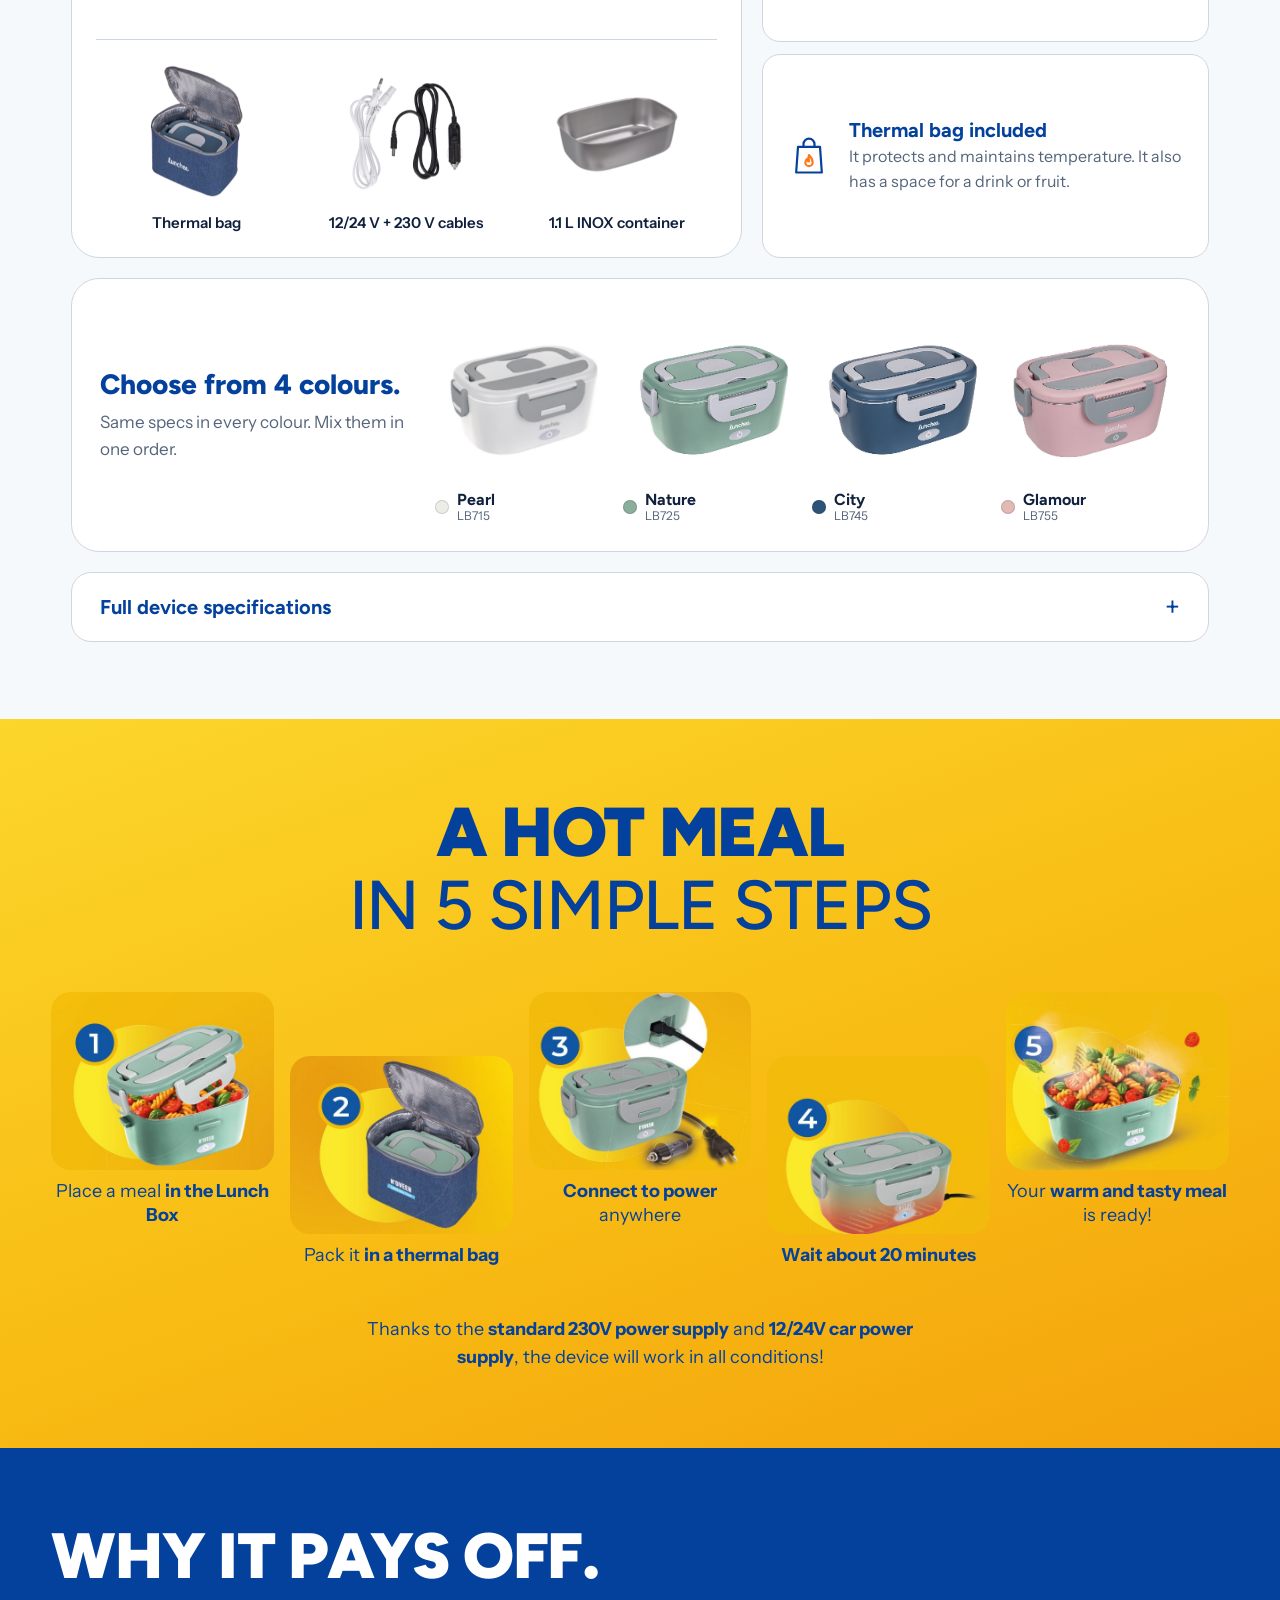
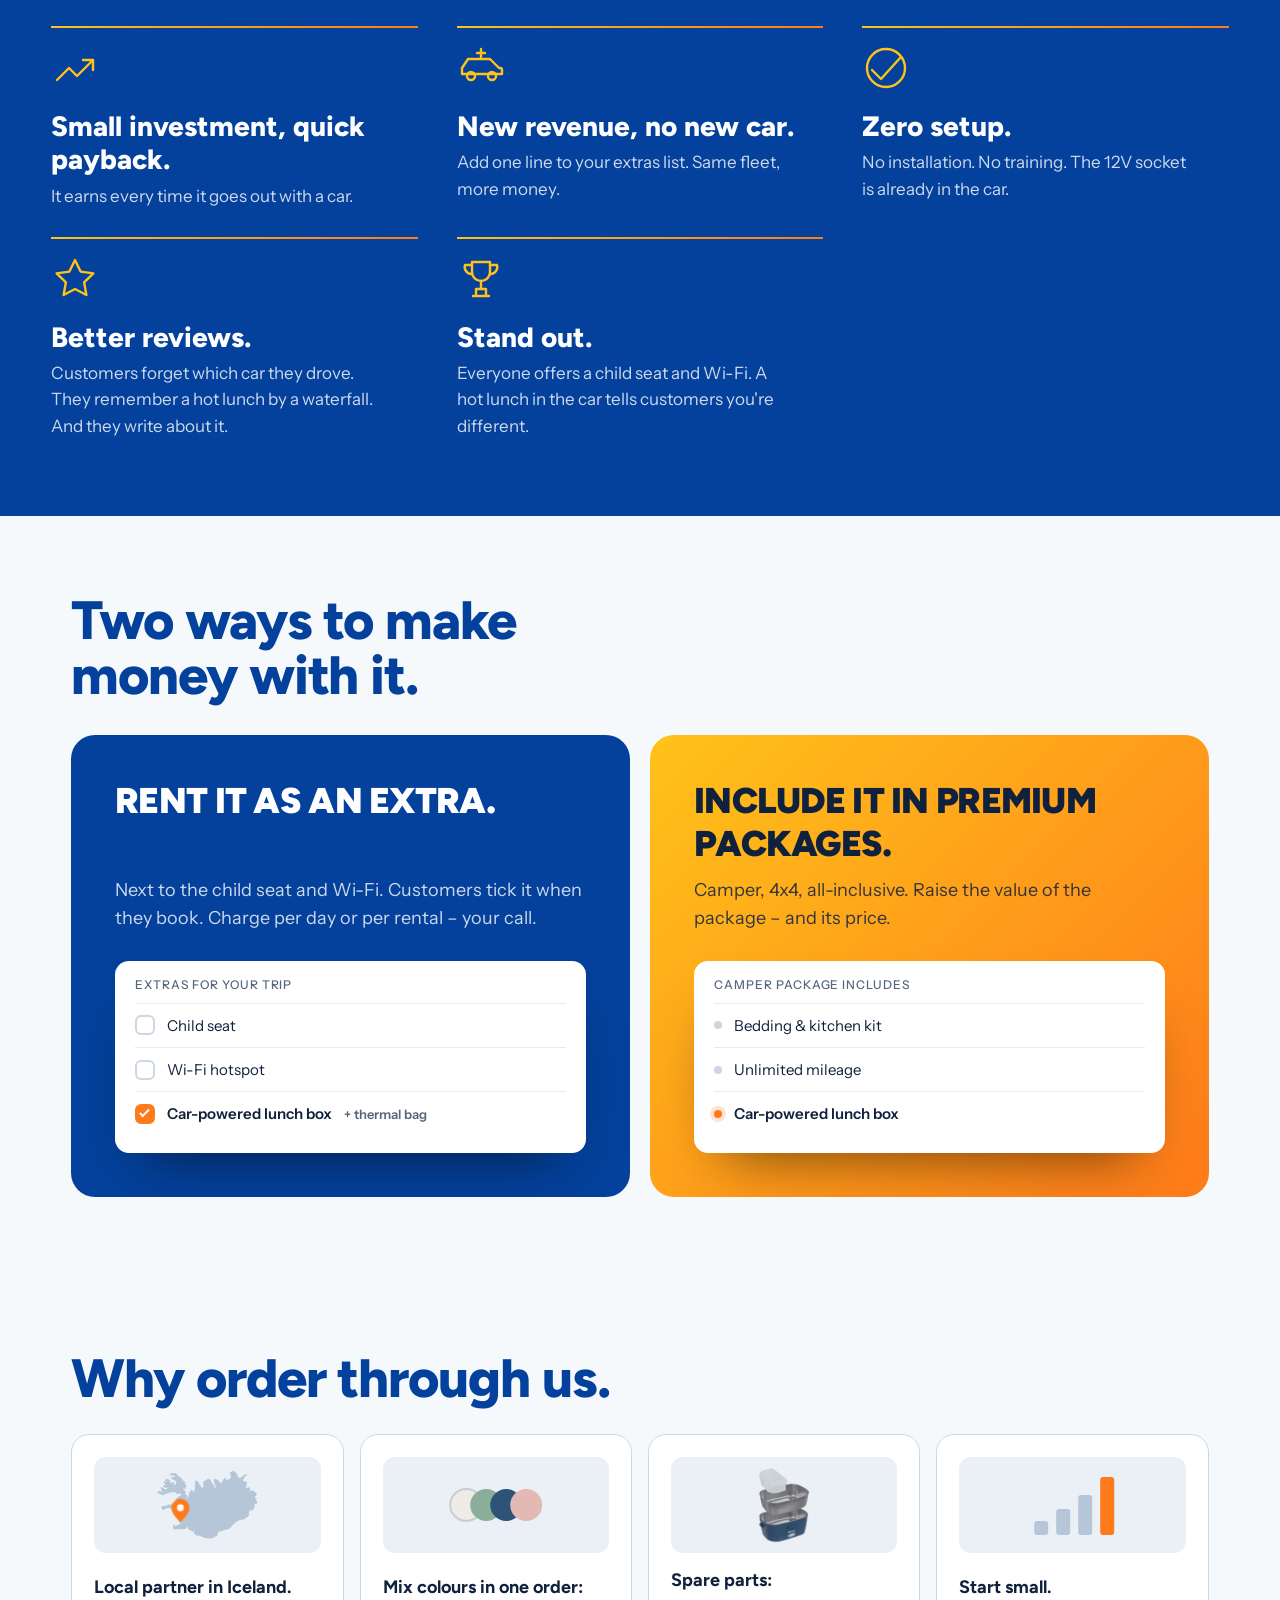
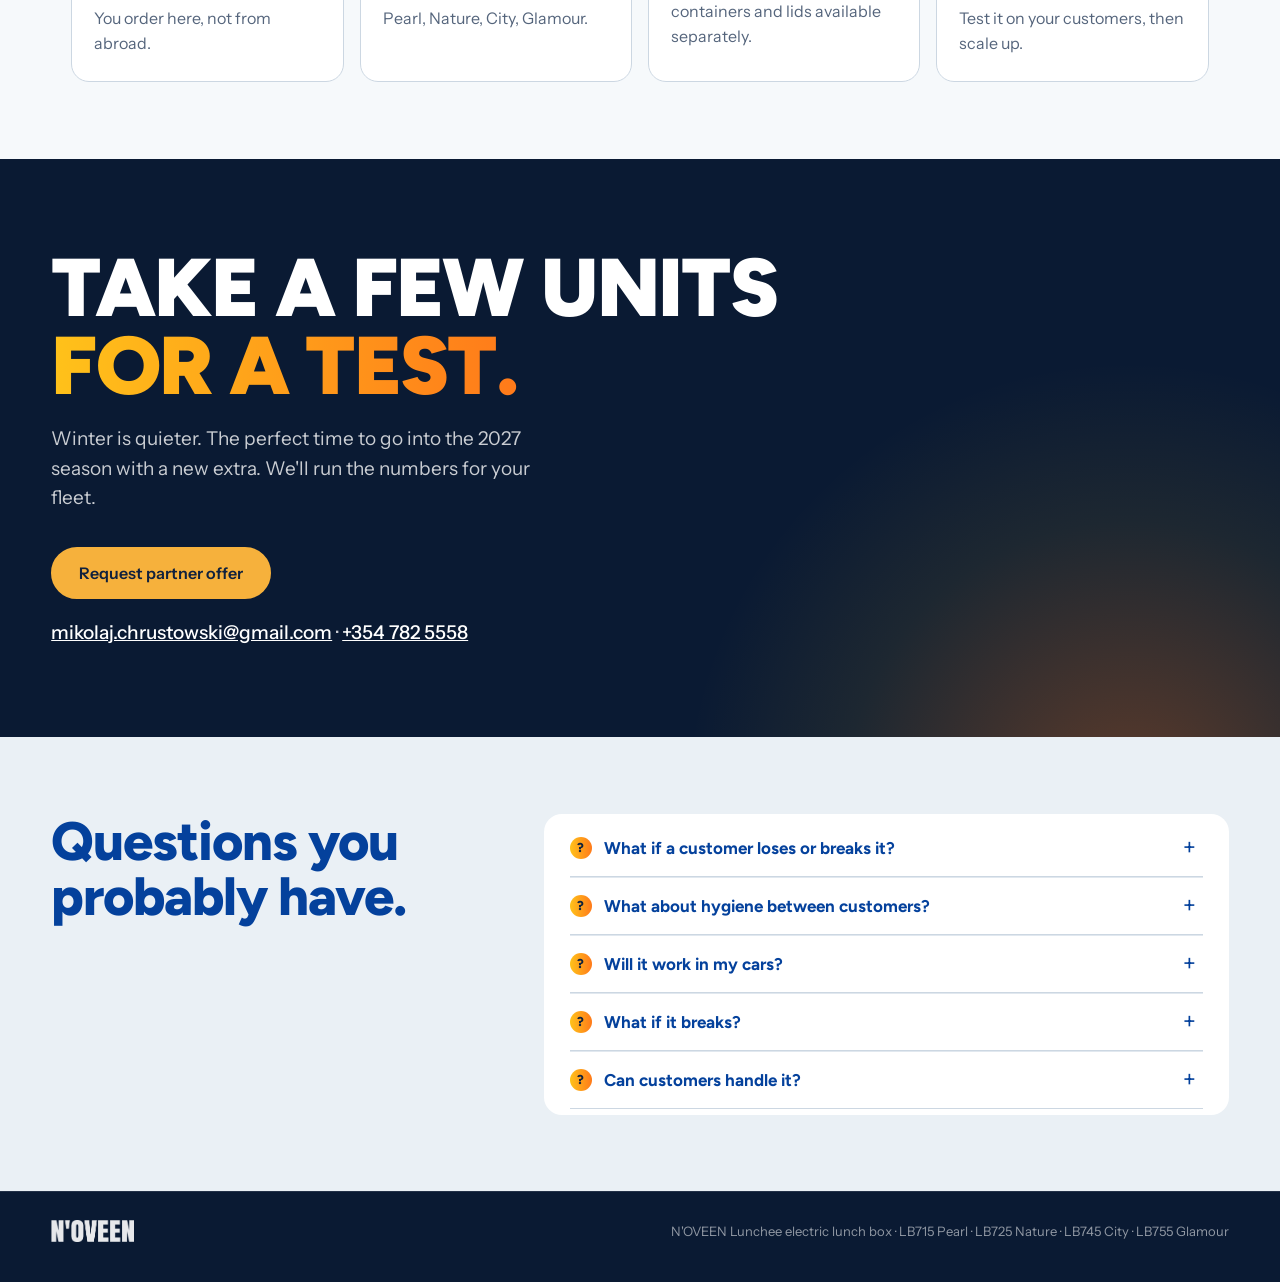
==== commit cb72158b: "Apply Mikolaj's feedback round 5: bigger lunch box, friendlier fonts, market leader claim Co-Authore" ====
--- a/index.html
+++ b/index.html
@@ -9,7 +9,7 @@
 <link rel="icon" href="assets/img/favicon.svg" type="image/svg+xml">
 <link rel="preconnect" href="https://fonts.googleapis.com">
 <link rel="preconnect" href="https://fonts.gstatic.com" crossorigin>
-<link href="https://fonts.googleapis.com/css2?family=Archivo:wdth,wght@62..125,500..900&family=Instrument+Sans:wght@400..700&family=IBM+Plex+Mono:wght@400;500&display=swap" rel="stylesheet">
+<link href="https://fonts.googleapis.com/css2?family=Figtree:wght@500..900&family=Instrument+Sans:wght@400..700&display=swap" rel="stylesheet">
 <link rel="stylesheet" href="css/style.css">
 </head>
 <body>
@@ -30,6 +30,7 @@
         <span class="line line--hot reveal-load" style="--d:2"><span class="hot">Let them pay you for&nbsp;it.</span></span>
       </h1>
       <p class="hero__sub reveal-load" style="--d:3">An electric lunch box powered from the car socket. A hot meal in 20 minutes, anywhere in Iceland. <strong>For you: a new extra that earns from the very first rental.</strong></p>
+      <p class="hero__leader reveal-load" style="--d:4">Poland's market leader in electric lunch boxes</p>
       <div class="hero__actions reveal-load" style="--d:4">
         <a class="btn" href="#partner-form" data-open-form>Request partner offer</a>
       </div>
@@ -47,6 +48,7 @@
     <div class="what__head reveal">
       <p class="eyebrow">Lunchee - electric lunch box</p>
       <h2>What it is – in 10&nbsp;seconds.</h2>
+      <p class="what__leader">Lunchee is the leader of the Polish market in electric lunch boxes.</p>
     </div>
 
     <div class="what__grid">
--- a/css/style.css
+++ b/css/style.css
@@ -15,9 +15,9 @@
   --radius: 18px;
   --gutter: clamp(16px, 4vw, 56px);
   --max: 1240px;
-  --display: "Archivo", "Arial Black", sans-serif;
+  --display: "Figtree", system-ui, sans-serif;
   --body: "Instrument Sans", system-ui, sans-serif;
-  --mono: "IBM Plex Mono", ui-monospace, monospace;
+  --mono: "Instrument Sans", system-ui, sans-serif;
   --ease: cubic-bezier(.2, .7, .1, 1);
 }
 
@@ -40,7 +40,6 @@
 
 h2 {
   font-family: var(--display);
-  font-stretch: 112%;
   font-weight: 800;
   font-size: clamp(30px, 4.4vw, 54px);
   line-height: 1.02;
@@ -48,12 +47,13 @@
   color: var(--navy);
   max-width: 17ch;
 }
-h3 { font-family: var(--display); font-stretch: 105%; font-weight: 700; font-size: 20px; line-height: 1.2; }
+h3 { font-family: var(--display); font-weight: 700; font-size: 20px; line-height: 1.2; }
 
 .eyebrow {
   font-family: var(--mono);
-  font-size: 13px;
-  letter-spacing: .08em;
+  font-weight: 600;
+  font-size: 14px;
+  letter-spacing: .06em;
   text-transform: uppercase;
   color: var(--muted);
   margin-bottom: 18px;
@@ -101,7 +101,6 @@
 }
 .hero__title {
   font-family: var(--display);
-  font-stretch: 115%;
   font-weight: 900;
   font-size: clamp(34px, 3.9vw, 54px);
   line-height: 1;
@@ -112,7 +111,7 @@
 .hero__title .line--hot { margin-top: .22em; color: var(--ink); }
 .hero__lead {
   margin-top: 26px;
-  font-family: var(--display); font-stretch: 100%; font-weight: 600;
+  font-family: var(--display); font-weight: 600;
   font-size: clamp(21px, 2.3vw, 28px); line-height: 1.2;
   max-width: 22ch;
 }
@@ -151,7 +150,7 @@
   margin-top: 20px;
 }
 .facts li { padding: 18px 16px 0 0; color: var(--muted); font-size: 15px; }
-.facts b { display: block; font-family: var(--display); font-stretch: 112%; font-weight: 800; font-size: 22px; color: var(--ink); }
+.facts b { display: block; font-family: var(--display); font-weight: 800; font-size: 22px; color: var(--ink); }
 
 @keyframes float { 50% { transform: translateY(-10px); } }
 @keyframes pulse { 70% { box-shadow: 0 0 0 10px rgba(255, 122, 26, 0); } 100% { box-shadow: 0 0 0 0 rgba(255, 122, 26, 0); } }
@@ -213,7 +212,7 @@
   display: flex; flex-direction: column; gap: 10px; overflow: hidden;
 }
 .model-card:nth-child(2) { background: var(--basalt); transition-delay: .1s; }
-.model-card h3 { font-size: clamp(26px, 2.8vw, 36px); font-stretch: 120%; font-weight: 900; text-transform: uppercase; letter-spacing: -0.02em; }
+.model-card h3 { font-size: clamp(26px, 2.8vw, 36px); font-weight: 900; text-transform: uppercase; letter-spacing: -0.02em; }
 .model-card > p { color: rgba(255, 255, 255, .8); font-size: 18px; }
 .mock {
   margin-top: 28px; background: #fff; color: var(--ink); border-radius: 14px; padding: 18px 20px;
@@ -266,7 +265,7 @@
   background: rgba(255, 255, 255, .92); border: 1px solid var(--line); border-radius: 14px; padding: 12px 14px;
   display: grid; gap: 8px;
 }
-.thermo__val { font: 800 30px/1 var(--display); font-stretch: 112%; color: var(--ink); }
+.thermo__val { font: 800 30px/1 var(--display); color: var(--ink); }
 .thermo__bar { height: 6px; border-radius: 3px; background: var(--glacier); overflow: hidden; }
 .thermo__bar i { display: block; height: 100%; width: 0; background: var(--heat); transition: width .15s linear; }
 .thermo__note { font: 400 11px/1.3 var(--mono); color: var(--muted); }
@@ -309,7 +308,7 @@
 details { border-top: 1px solid var(--line); border-bottom: 1px solid var(--line); }
 summary {
   list-style: none; cursor: pointer; padding: 22px 0;
-  font: 700 20px/1.2 var(--display); font-stretch: 108%; color: var(--navy);
+  font: 700 20px/1.2 var(--display); color: var(--navy);
   display: flex; justify-content: space-between; align-items: center;
 }
 summary::-webkit-details-marker { display: none; }
@@ -336,10 +335,10 @@
 }
 @keyframes glow { 50% { transform: scale(1.12); opacity: .8; } }
 .cta__inner { position: relative; max-width: var(--max); margin: 0 auto; }
-.cta h2 { color: #fff; font-stretch: 125%; font-weight: 900; text-transform: uppercase; font-size: clamp(38px, 6.4vw, 86px); max-width: 14ch; line-height: .95; }
+.cta h2 { color: #fff; font-weight: 900; text-transform: uppercase; font-size: clamp(38px, 6.4vw, 86px); max-width: 14ch; line-height: .95; }
 .cta p { margin-top: 20px; font-size: 19px; color: rgba(255, 255, 255, .78); max-width: 40ch; }
 .cta .btn { margin-top: 34px; }
-.cta__contact { font: 400 15px/1.4 var(--mono); }
+.cta__contact { font: 500 17px/1.5 var(--body); }
 .cta__contact a { color: #fff; }
 
 .foot { background: var(--basalt); color: rgba(255, 255, 255, .55); padding: 28px var(--gutter) 40px; display: flex; gap: 24px; align-items: center; justify-content: space-between; flex-wrap: wrap; border-top: 1px solid rgba(255, 255, 255, .1); font-size: 13px; }
@@ -350,7 +349,7 @@
 .why { background: var(--navy); color: #fff; padding: clamp(48px, 6vw, 80px) var(--gutter); }
 .why__inner { max-width: var(--max); margin: 0 auto; }
 .why .eyebrow { color: rgba(255, 255, 255, .7); }
-.why h2 { color: #fff; font-stretch: 125%; font-weight: 900; text-transform: uppercase; font-size: clamp(34px, 5vw, 64px); max-width: 16ch; line-height: .98; }
+.why h2 { color: #fff; font-weight: 900; text-transform: uppercase; font-size: clamp(34px, 5vw, 64px); max-width: 16ch; line-height: .98; }
 .why__list { margin-top: clamp(28px, 3vw, 40px); display: grid; grid-template-columns: repeat(3, 1fr); gap: 28px clamp(20px, 3vw, 40px); }
 .why__list li { border-top: 2px solid rgba(255, 255, 255, .25); padding-top: 16px; position: relative; }
 .why__list li::before { content: ""; position: absolute; top: -2px; left: 0; height: 2px; width: 0; background: var(--heat); transition: width 1s var(--ease) .3s; }
@@ -358,7 +357,7 @@
 .why__list li:nth-child(2) { transition-delay: .1s; }
 .why__list li:nth-child(3) { transition-delay: .2s; }
 .why__list .ico { stroke: var(--heat-1); }
-.why__list h3 { margin: 10px 0 6px; font-size: clamp(22px, 2.2vw, 28px); font-stretch: 112%; font-weight: 800; }
+.why__list h3 { margin: 10px 0 6px; font-size: clamp(22px, 2.2vw, 28px); font-weight: 800; }
 .why__list p { color: rgba(255, 255, 255, .8); font-size: 17px; max-width: 30ch; }
 
 /* ---------- Business case ---------- */
@@ -369,7 +368,7 @@
 }
 .case::before { content: ""; position: absolute; left: 0; top: 0; bottom: 0; width: 8px; background: linear-gradient(180deg, var(--heat-1), var(--heat-2)); }
 .case__kicker { grid-column: 1 / -1; font: 500 12px/1 var(--mono); text-transform: uppercase; letter-spacing: .08em; color: var(--heat-2); }
-.case__title { font-family: var(--display); font-stretch: 115%; font-weight: 900; font-size: clamp(28px, 3.6vw, 46px); line-height: 1.02; color: var(--navy); letter-spacing: -0.02em; }
+.case__title { font-family: var(--display); font-weight: 900; font-size: clamp(28px, 3.6vw, 46px); line-height: 1.02; color: var(--navy); letter-spacing: -0.02em; }
 .case__text { font-size: 19px; color: var(--ink); max-width: 36ch; }
 
 /* ---------- Product as proof ---------- */
@@ -391,9 +390,9 @@
 
 
 /* ---------- What it is ---------- */
-.what__grid { margin-top: 28px; display: grid; grid-template-columns: 1.1fr 1fr; gap: 20px; align-items: stretch; }
+.what__grid { margin-top: 28px; display: grid; grid-template-columns: 1.5fr 1fr; gap: 20px; align-items: stretch; }
 .what__product { margin: 0; background: #fff; border: 1px solid var(--line); border-radius: 28px; padding: 24px; display: flex; flex-direction: column; justify-content: space-between; }
-.what__product > img { mix-blend-mode: multiply; width: 72%; margin: -4% auto 0; }
+.what__product > img { mix-blend-mode: multiply; width: 100%; margin: -2% auto 0; }
 .kit { display: grid; grid-template-columns: repeat(3, 1fr); gap: 10px; border-top: 1px solid var(--line); padding-top: 16px; }
 .kit span { display: flex; flex-direction: column; align-items: center; gap: 8px; font: 600 15px/1.25 var(--body); color: var(--ink); text-align: center; }
 .kit img { width: 100%; max-width: 150px; aspect-ratio: 1; object-fit: contain; mix-blend-mode: multiply; }
@@ -406,7 +405,7 @@
 .point p { color: var(--muted); font-size: 16px; margin-top: 2px; }
 
 .colours { margin-top: 20px; background: #fff; border: 1px solid var(--line); border-radius: 28px; padding: 28px; display: grid; grid-template-columns: 1fr 2.4fr; gap: 24px; align-items: center; }
-.colours__head h3 { font-size: clamp(22px, 2.2vw, 28px); color: var(--navy); font-stretch: 112%; font-weight: 800; }
+.colours__head h3 { font-size: clamp(22px, 2.2vw, 28px); color: var(--navy); font-weight: 800; }
 .colours__head p { margin-top: 8px; color: var(--muted); }
 .colours__list { display: grid; grid-template-columns: repeat(4, minmax(0, 1fr)); gap: 10px; }
 .colours__list li { min-width: 0; display: grid; grid-template-columns: auto minmax(0, 1fr); grid-template-rows: auto auto; column-gap: 8px; align-items: center; text-align: left; }
@@ -481,7 +480,7 @@
 /* ---------- Round 3 ---------- */
 .hero__photo { border-radius: 28px; overflow: hidden; aspect-ratio: 4 / 4.6; max-height: 76vh; margin-left: auto; box-shadow: 0 40px 80px -40px rgba(10, 26, 51, .45); }
 .hero__photo img { width: 100%; height: 100%; object-fit: cover; object-position: 50% 45%; }
-.ico--text { display: grid; place-items: center; font: 800 13px/1 var(--display); font-stretch: 112%; letter-spacing: .04em; color: var(--navy); }
+.ico--text { display: grid; place-items: center; font: 800 13px/1 var(--display); letter-spacing: .04em; color: var(--navy); }
 .models__grid { grid-template-rows: auto auto auto; row-gap: 0; }
 .model-card { display: grid; grid-row: span 3; grid-template-rows: subgrid; row-gap: 12px; }
 .model-card .mock { margin-top: 16px; align-self: start; }
@@ -499,8 +498,8 @@
 /* ---------- 5 steps (leaflet) ---------- */
 .steps5 { background: linear-gradient(160deg, #FCD62B 0%, #F8BC14 55%, #F4A20C 100%); padding: clamp(48px, 6vw, 80px) var(--gutter); overflow: hidden; }
 .steps5__inner { max-width: var(--max); margin: 0 auto; }
-.steps5__title { max-width: none; text-align: center; color: var(--navy); font-weight: 500; font-stretch: 100%; text-transform: uppercase; font-size: clamp(32px, 5.4vw, 72px); line-height: 1.05; }
-.steps5__title b { display: block; font-weight: 900; font-stretch: 112%; }
+.steps5__title { max-width: none; text-align: center; color: var(--navy); font-weight: 500; text-transform: uppercase; font-size: clamp(32px, 5.4vw, 72px); line-height: 1.05; }
+.steps5__title b { display: block; font-weight: 900; }
 .steps5__list { margin-top: clamp(32px, 4vw, 56px); display: grid; grid-template-columns: repeat(5, 1fr); gap: 16px; }
 .steps5__list li { text-align: center; }
 .steps5__list li:nth-child(even) { margin-top: 64px; }
@@ -564,7 +563,7 @@
 .modal { border: 0; padding: 0; background: transparent; max-width: min(640px, calc(100vw - 24px)); width: 100%; max-height: calc(100vh - 24px); overflow: visible; margin: auto; }
 .modal::backdrop { background: rgba(4, 65, 156, .35); backdrop-filter: blur(3px); }
 .modal__box { position: relative; background: #fff; border-radius: 28px; padding: clamp(22px, 4vw, 36px); max-height: calc(100vh - 24px); overflow: auto; box-shadow: 0 30px 80px -30px rgba(4, 65, 156, .55); }
-.modal__box h2 { color: var(--navy); font-stretch: 112%; font-weight: 800; font-size: clamp(24px, 3vw, 32px); padding-right: 40px; }
+.modal__box h2 { color: var(--navy); font-weight: 800; font-size: clamp(24px, 3vw, 32px); padding-right: 40px; }
 .modal__lead { margin-top: 6px; color: var(--muted); }
 .modal__close { position: absolute; top: 14px; right: 14px; width: 40px; height: 40px; border-radius: 50%; border: 0; background: var(--glacier); color: var(--navy); font-size: 26px; line-height: 1; cursor: pointer; }
 .modal__close:hover { background: var(--heat-1); }
@@ -578,3 +577,6 @@
 .modal__status.is-error { color: #B3261E; }
 .modal .btn { margin-top: 6px; }
 @media (max-width: 560px) { .modal__grid { grid-template-columns: 1fr; } }
+
+.hero__leader { margin-top: 18px; display: inline-block; padding: 6px 14px; border-radius: 999px; background: rgba(255, 194, 26, .22); color: var(--navy); font: 600 15px/1.3 var(--body); }
+.what__leader { margin-top: 14px; font-size: 18px; color: var(--muted); max-width: 52ch; }
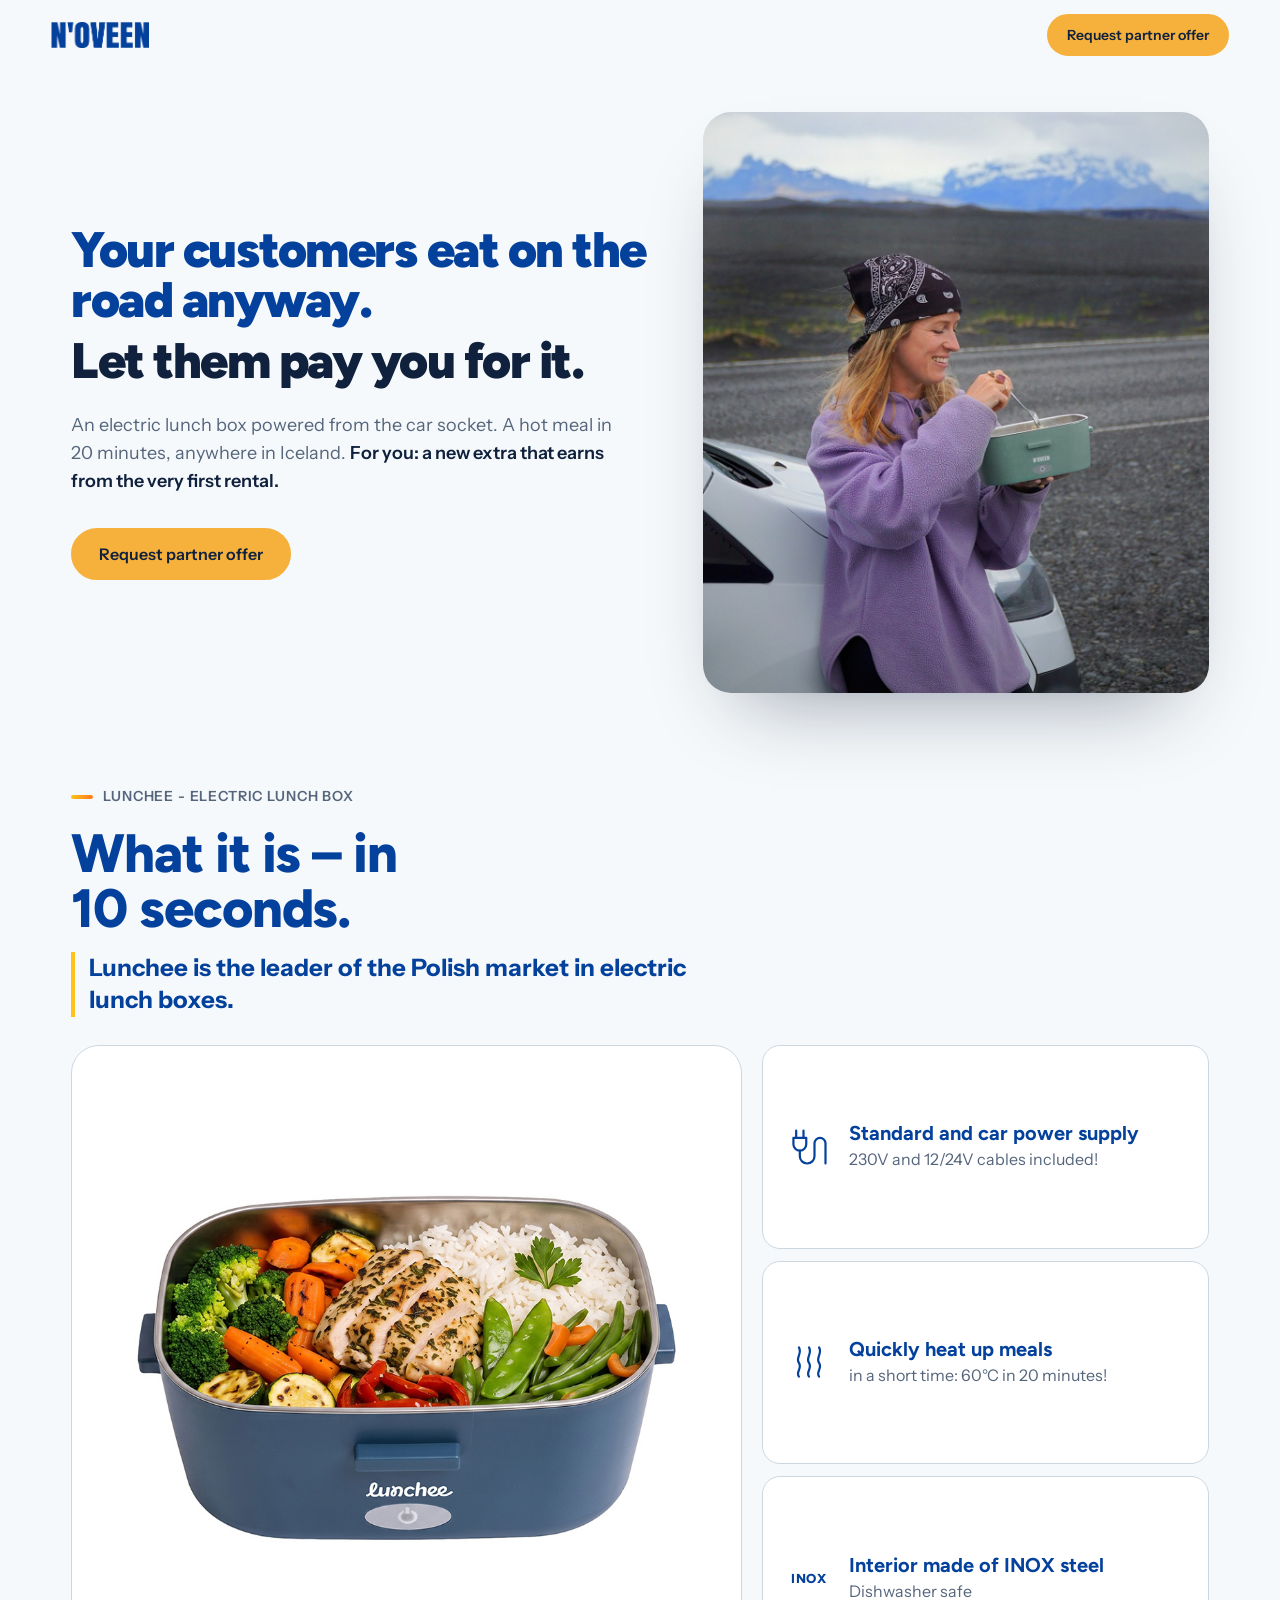
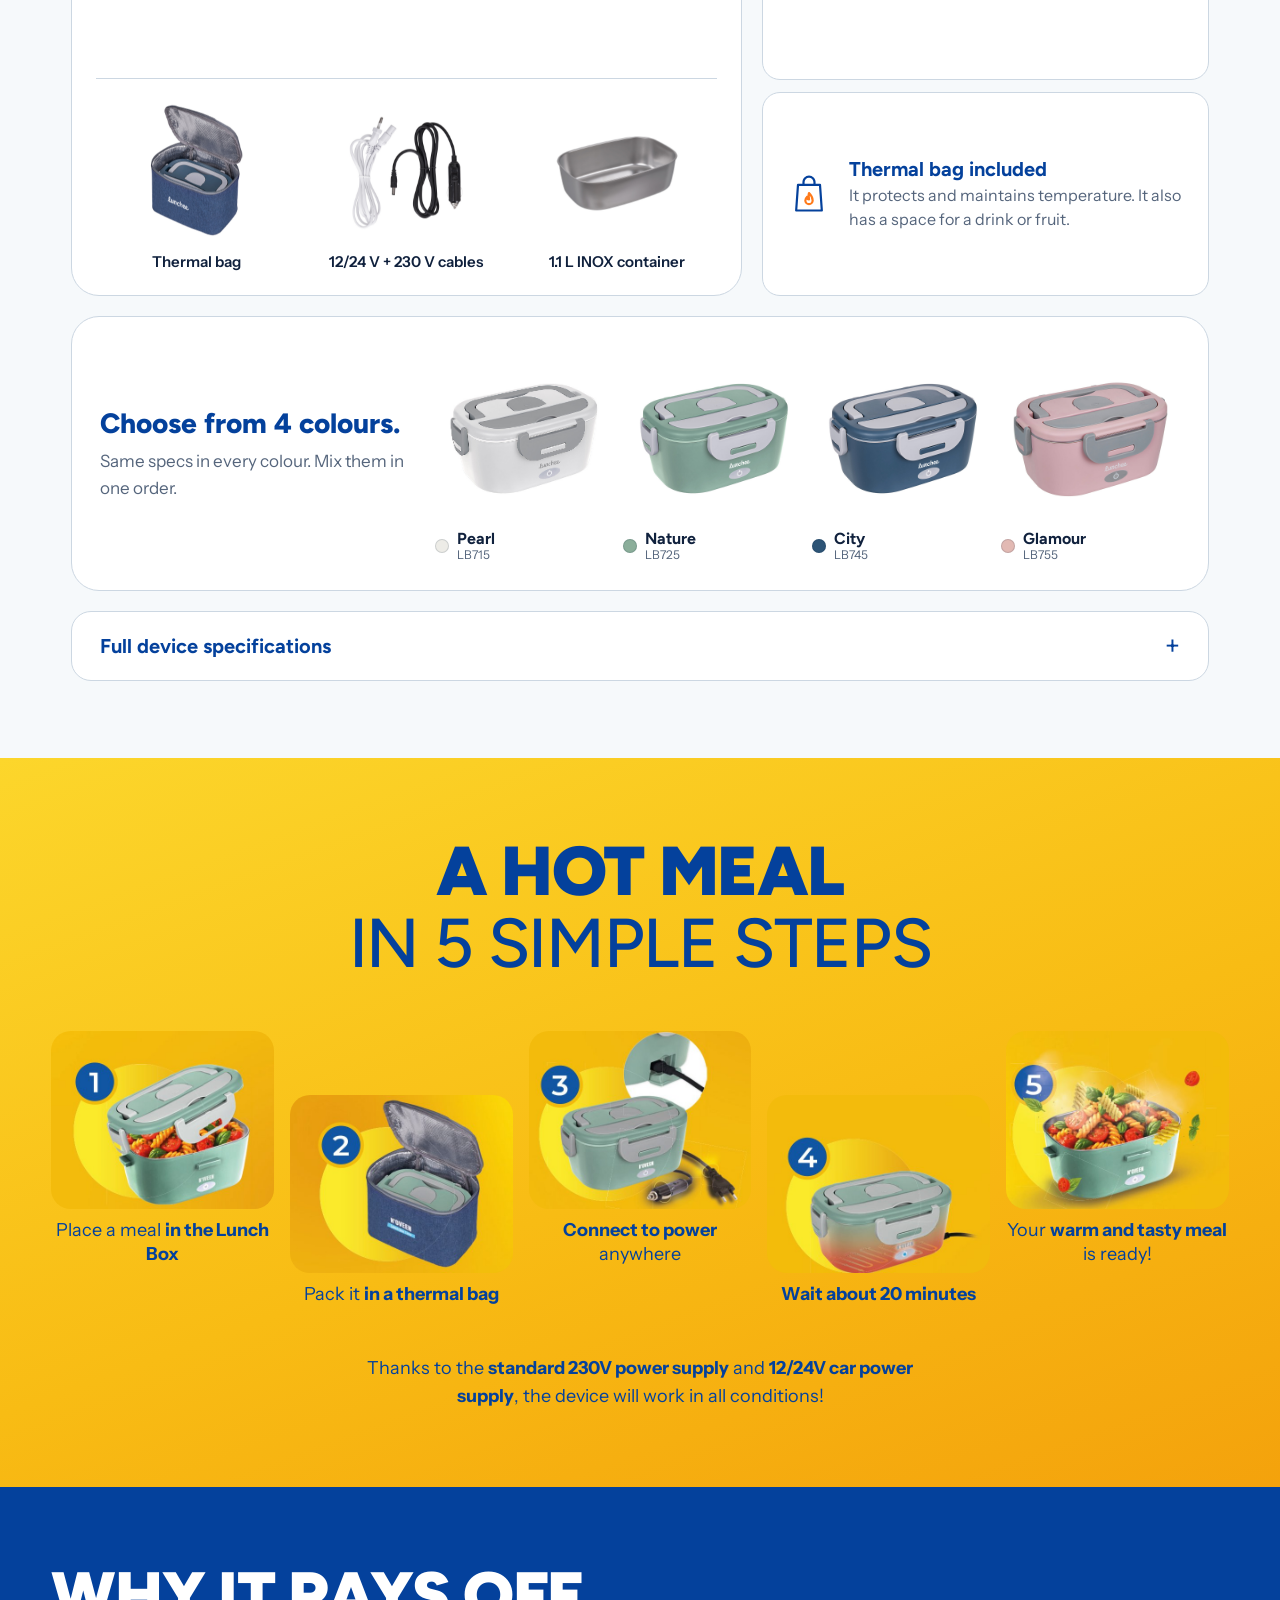
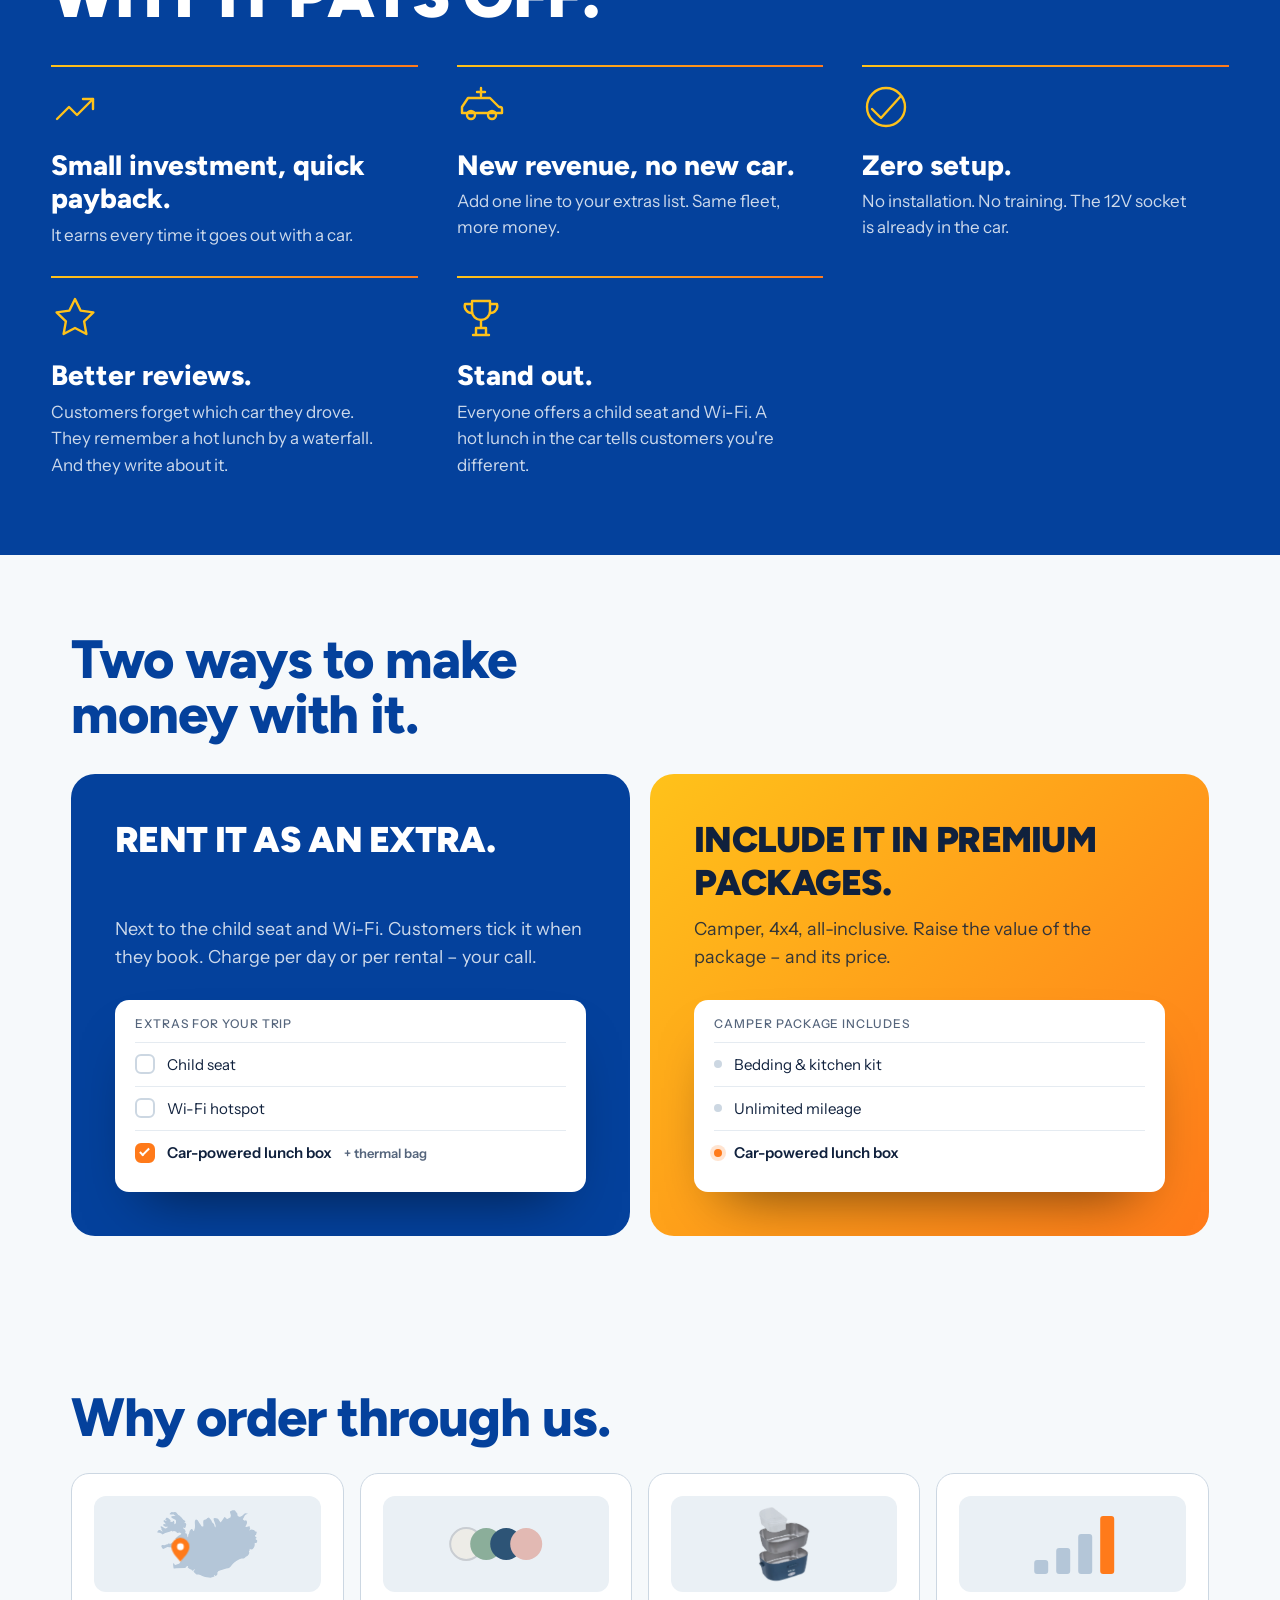
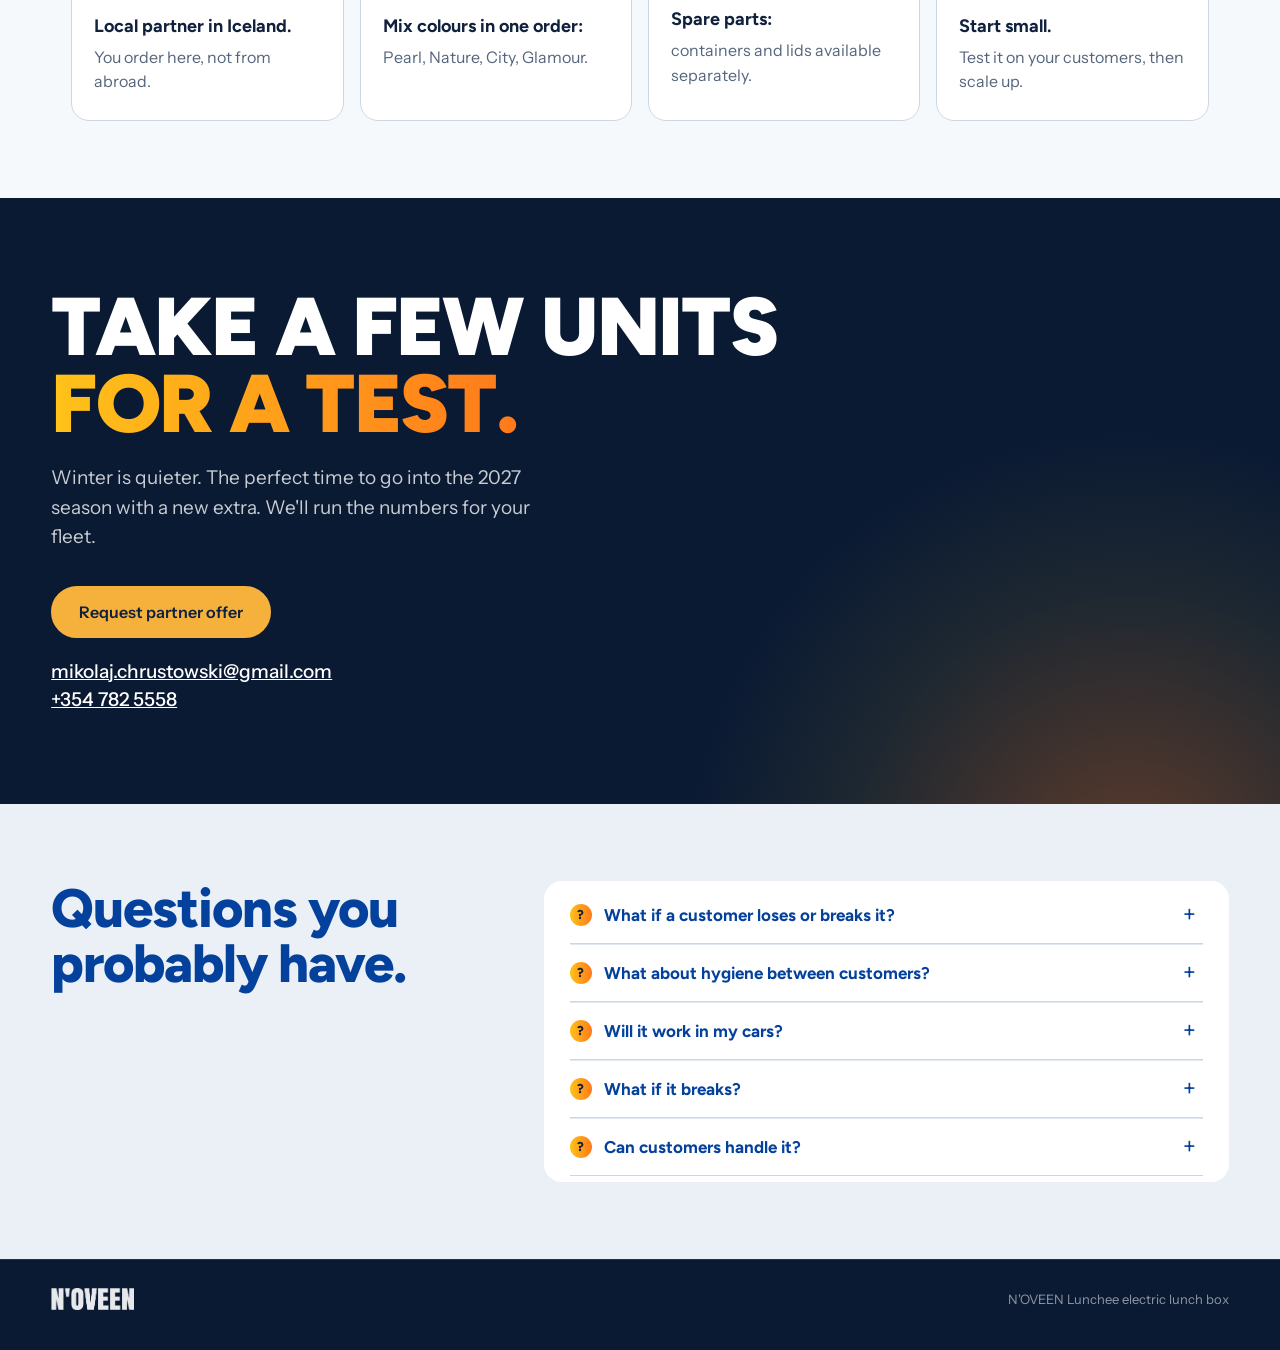
==== commit 02241f52: "Apply Mikolaj's feedback round 6: stacked contact, drop hero badge and footer model names, stronger " ====
--- a/index.html
+++ b/index.html
@@ -30,7 +30,6 @@
         <span class="line line--hot reveal-load" style="--d:2"><span class="hot">Let them pay you for&nbsp;it.</span></span>
       </h1>
       <p class="hero__sub reveal-load" style="--d:3">An electric lunch box powered from the car socket. A hot meal in 20 minutes, anywhere in Iceland. <strong>For you: a new extra that earns from the very first rental.</strong></p>
-      <p class="hero__leader reveal-load" style="--d:4">Poland's market leader in electric lunch boxes</p>
       <div class="hero__actions reveal-load" style="--d:4">
         <a class="btn" href="#partner-form" data-open-form>Request partner offer</a>
       </div>
@@ -248,7 +247,7 @@
       <h2>Take a few units <span class="hot-text">for a test.</span></h2>
       <p>Winter is quieter. The perfect time to go into the 2027 season with a new extra. We'll run the numbers for your fleet.</p>
       <a class="btn btn--orange" href="#partner-form" data-open-form>Request partner offer</a>
-      <p class="cta__contact"><a href="mailto:mikolaj.chrustowski@gmail.com">mikolaj.chrustowski@gmail.com</a> · <a href="tel:+3547825558">+354 782 5558</a></p>
+      <p class="cta__contact"><a href="mailto:mikolaj.chrustowski@gmail.com">mikolaj.chrustowski@gmail.com</a><br><a href="tel:+3547825558">+354 782 5558</a></p>
     </div>
   </section>
 
@@ -271,7 +270,7 @@
 
 <footer class="foot">
   <img src="assets/img/noveen-logo.png" alt="N'OVEEN" width="124" height="33">
-  <p>N'OVEEN Lunchee electric lunch box · LB715 Pearl · LB725 Nature · LB745 City · LB755 Glamour</p>
+  <p>N'OVEEN Lunchee electric lunch box</p>
 </footer>
 
 
--- a/css/style.css
+++ b/css/style.css
@@ -578,5 +578,4 @@
 .modal .btn { margin-top: 6px; }
 @media (max-width: 560px) { .modal__grid { grid-template-columns: 1fr; } }
 
-.hero__leader { margin-top: 18px; display: inline-block; padding: 6px 14px; border-radius: 999px; background: rgba(255, 194, 26, .22); color: var(--navy); font: 600 15px/1.3 var(--body); }
-.what__leader { margin-top: 14px; font-size: 18px; color: var(--muted); max-width: 52ch; }
+.what__leader { margin-top: 16px; font: 700 clamp(19px, 2.4vw, 24px)/1.35 var(--body); color: var(--navy); max-width: 40ch; padding-left: 14px; border-left: 4px solid var(--heat-1); }
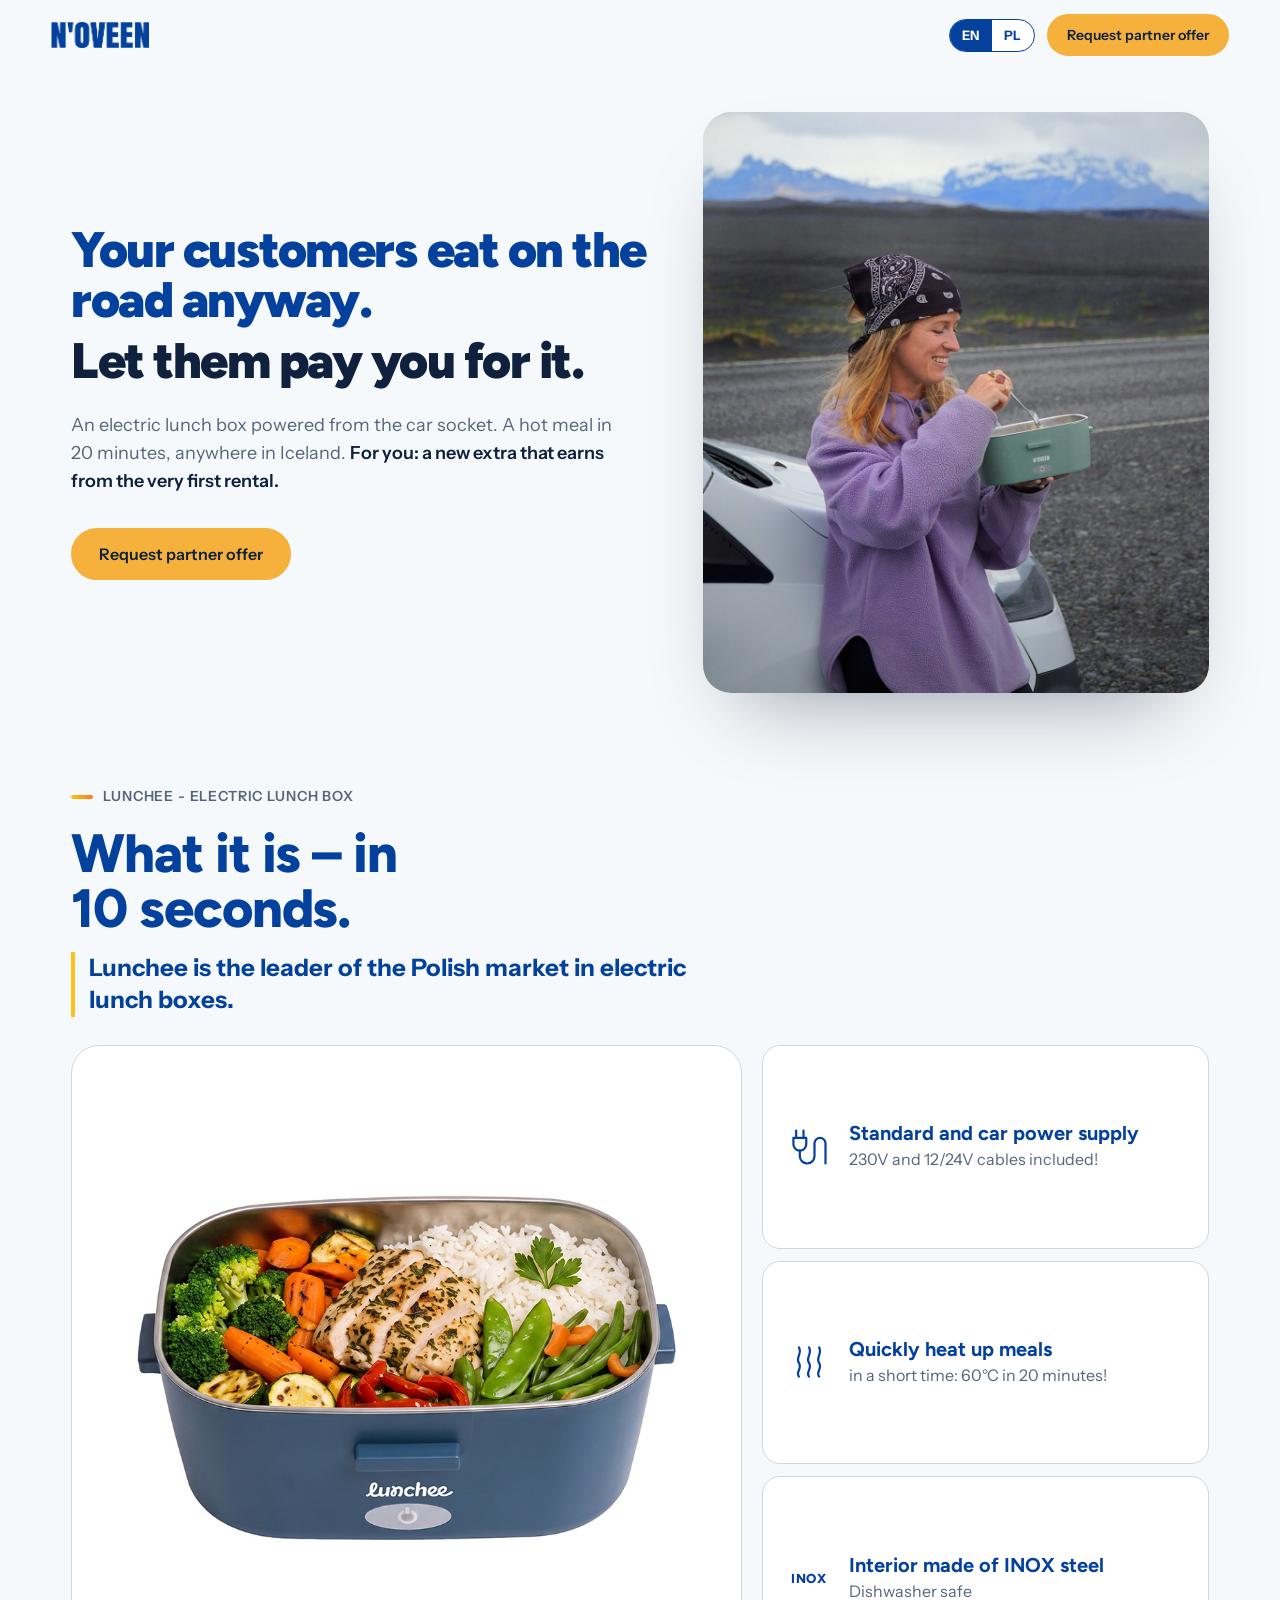
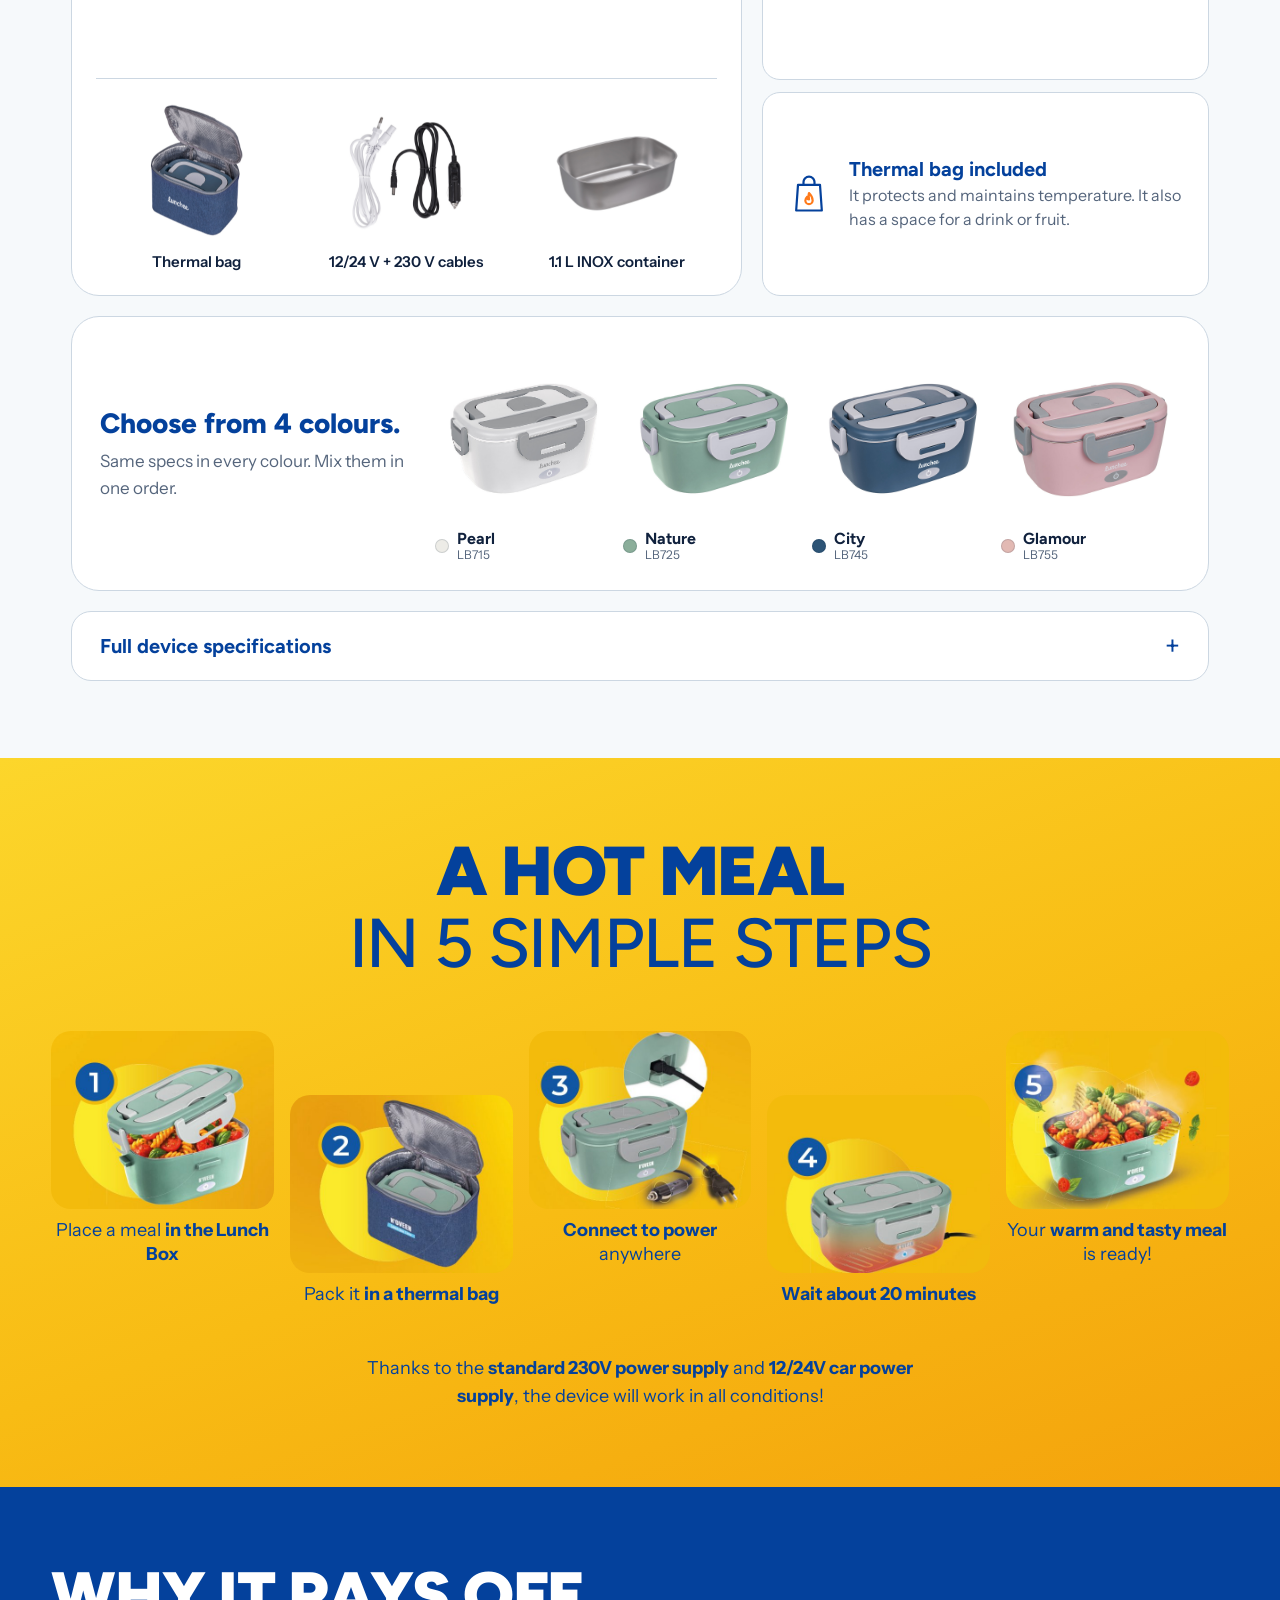
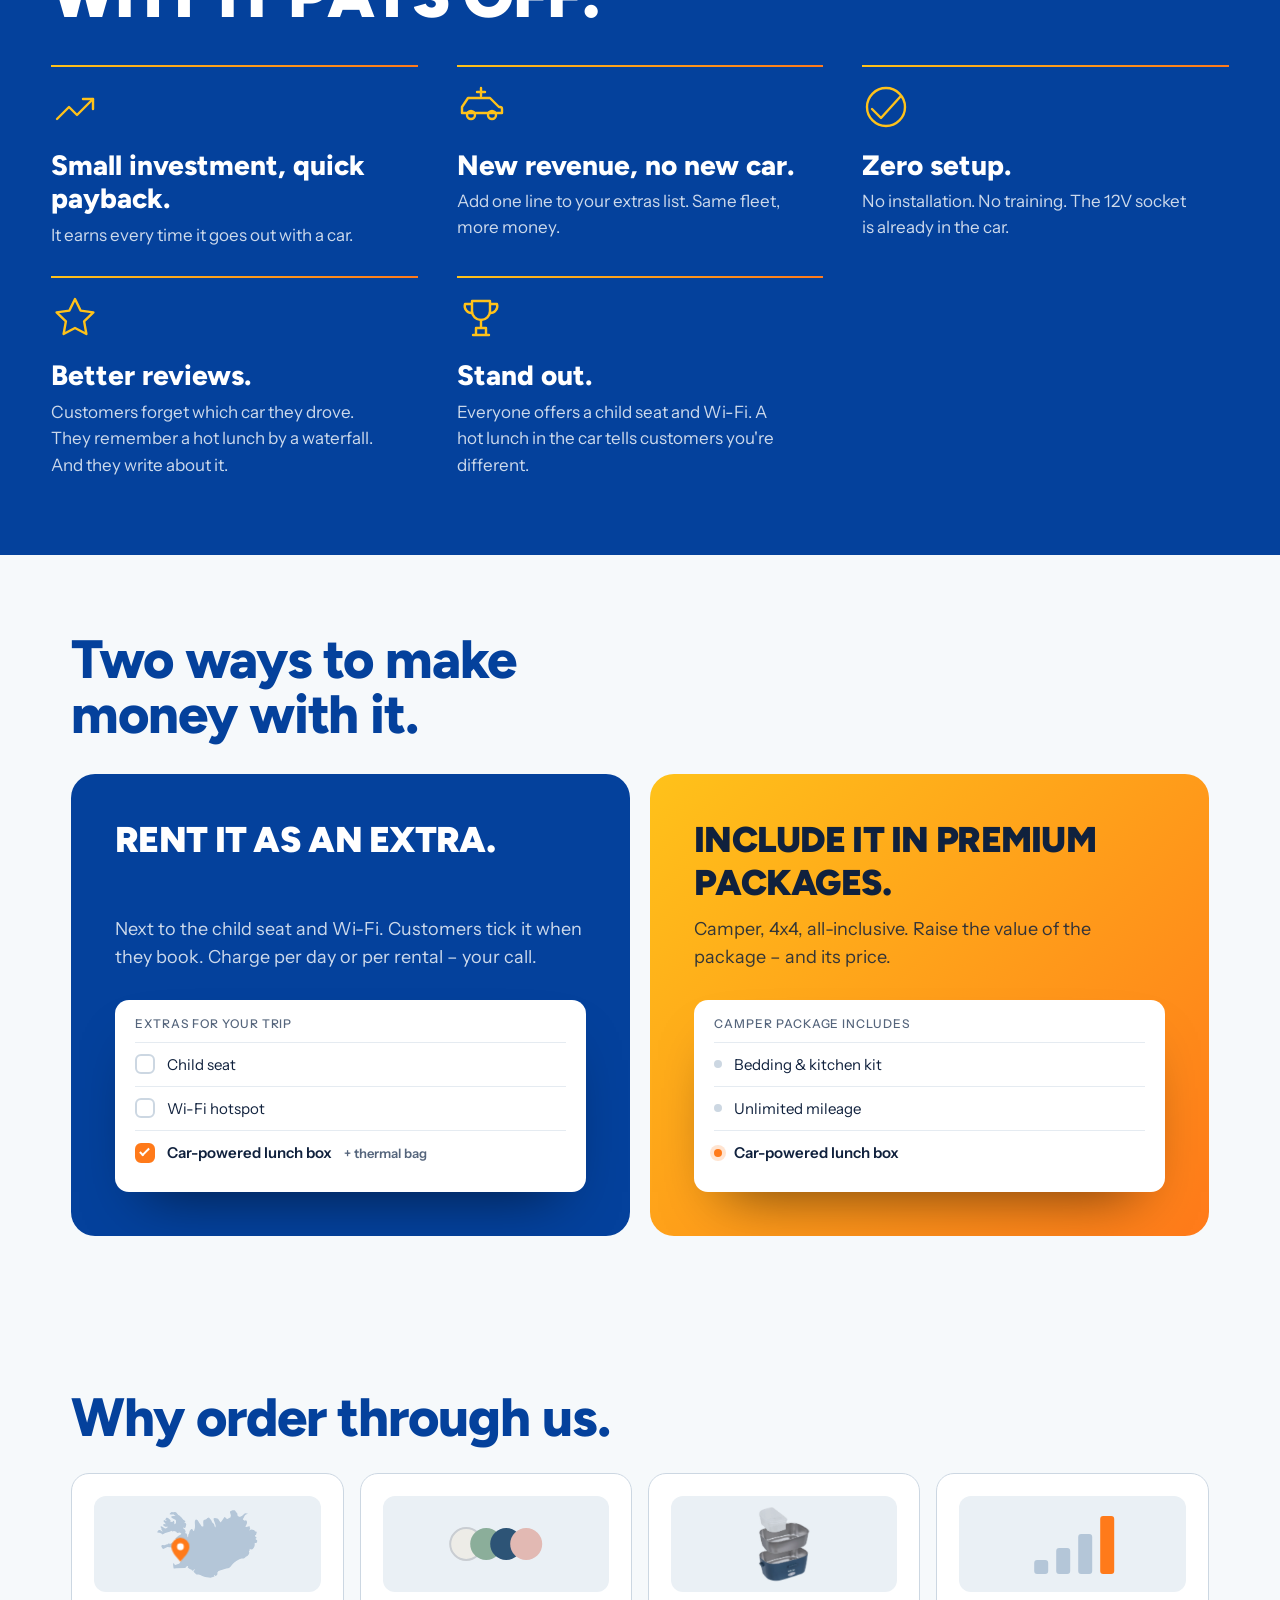
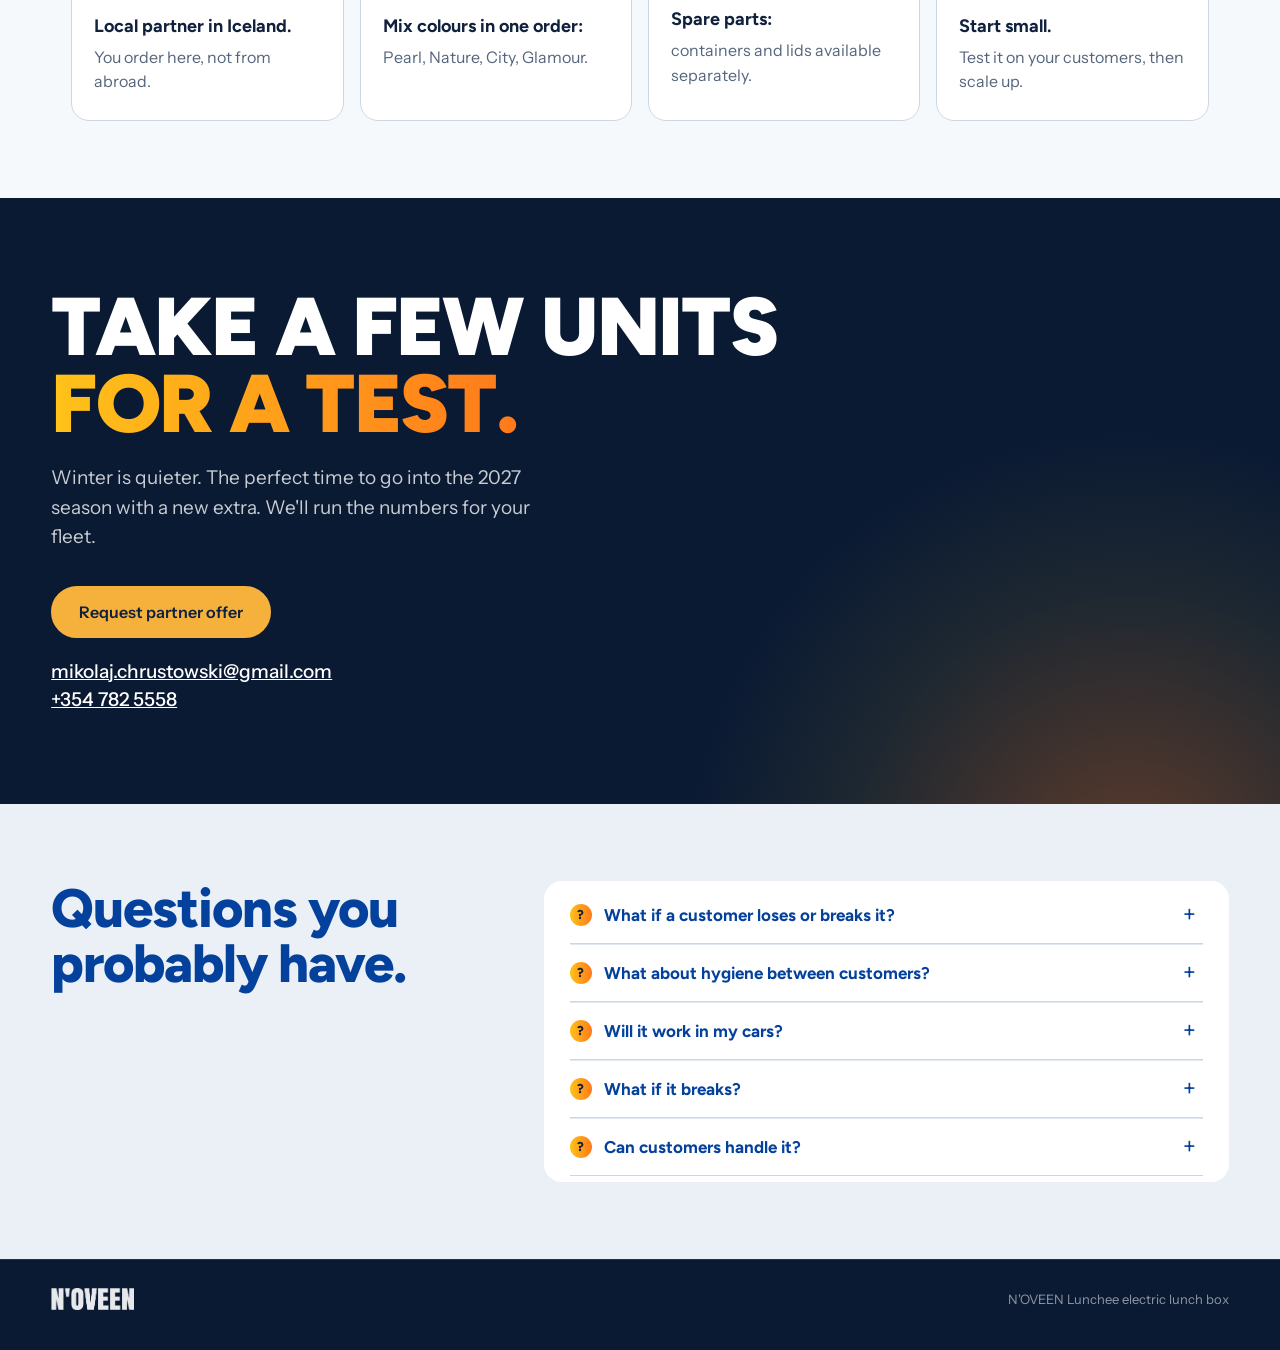
==== commit 59aff36b: "Add Polish version with EN/PL language switch in the header Polish strings are applied over the Engl" ====
--- a/index.html
+++ b/index.html
@@ -17,7 +17,13 @@
 
 <header class="nav" id="nav">
   <a href="#top" class="nav__logo" aria-label="N'OVEEN home"><img src="assets/img/noveen-logo.png" alt="N'OVEEN" width="207" height="55"></a>
-  <a class="btn btn--small" href="#partner-form" data-open-form>Request partner offer</a>
+  <div class="nav__right">
+    <div class="lang" role="group" aria-label="Language">
+      <button type="button" data-lang="en" aria-pressed="true">EN</button>
+      <button type="button" data-lang="pl" aria-pressed="false">PL</button>
+    </div>
+    <a class="btn btn--small" href="#partner-form" data-open-form>Request partner offer</a>
+  </div>
 </header>
 
 <main id="top">
@@ -295,5 +301,6 @@
   </form>
 </dialog>
 <script src="js/main.js" defer></script>
+<script src="js/i18n.js" defer></script>
 </body>
 </html>
--- a/css/style.css
+++ b/css/style.css
@@ -579,3 +579,14 @@
 @media (max-width: 560px) { .modal__grid { grid-template-columns: 1fr; } }
 
 .what__leader { margin-top: 16px; font: 700 clamp(19px, 2.4vw, 24px)/1.35 var(--body); color: var(--navy); max-width: 40ch; padding-left: 14px; border-left: 4px solid var(--heat-1); }
+
+/* ---------- Language switch ---------- */
+.nav__right { display: flex; align-items: center; gap: 12px; }
+.lang { display: inline-flex; border: 1.5px solid var(--navy); border-radius: 999px; overflow: hidden; background: #fff; }
+.lang button { appearance: none; border: 0; background: transparent; color: var(--navy); font: 700 13px/1 var(--body); letter-spacing: .04em; padding: 9px 12px; cursor: pointer; }
+.lang button[aria-pressed="true"] { background: var(--navy); color: #fff; }
+@media (max-width: 560px) {
+  .nav__right { gap: 8px; }
+  .lang button { padding: 8px 8px; font-size: 12px; }
+  .nav .btn--small { padding: 0 10px; font-size: 12px; line-height: 1.1; text-align: center; max-width: 112px; white-space: normal; }
+}
